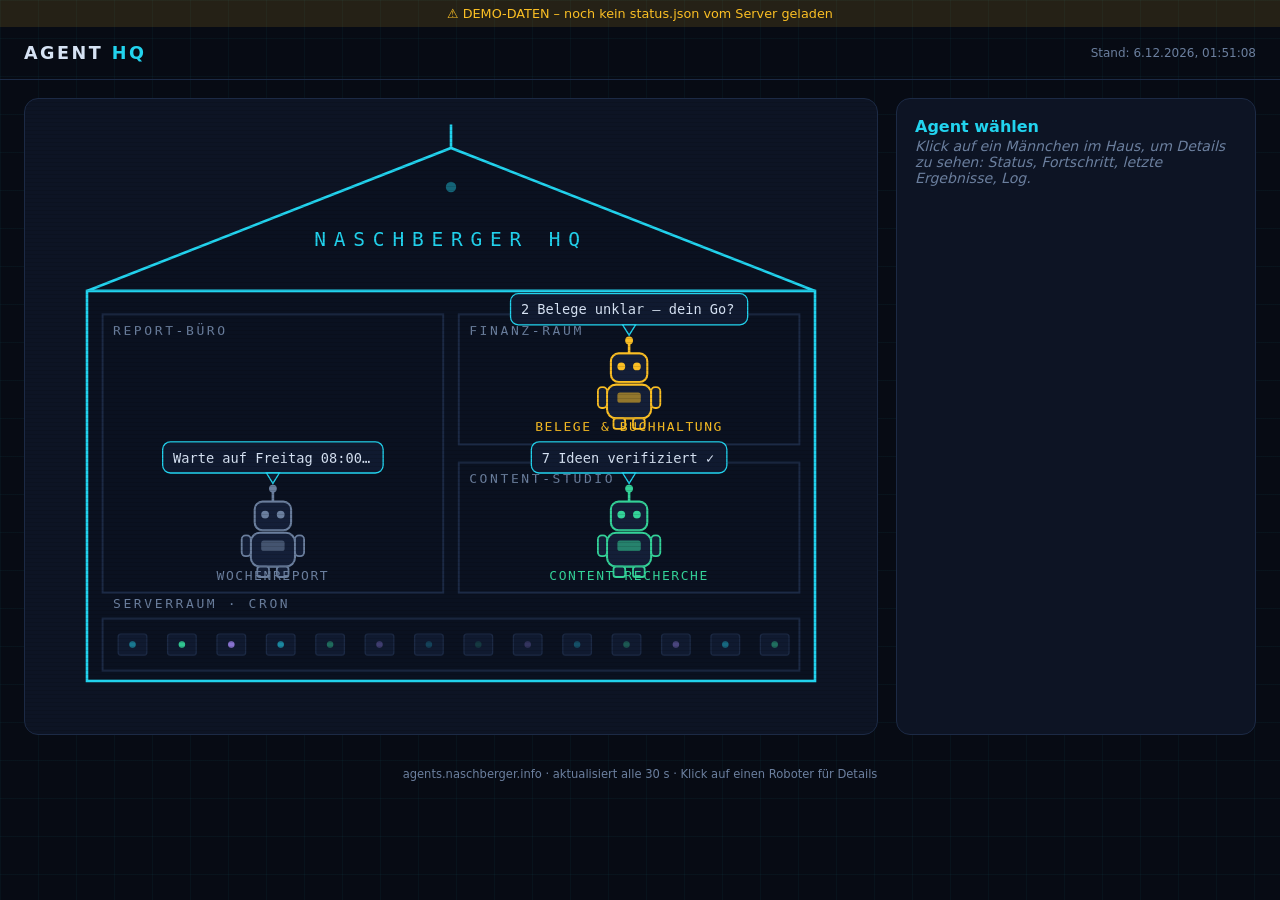
==== httpdocs/index.html @ 306de372 "Agent HQ: Agents, Dashboard, Wrapper" ====
<!DOCTYPE html>
<html lang="de">
<head>
<meta charset="utf-8">
<meta name="viewport" content="width=device-width,initial-scale=1">
<title>Agent HQ – naschberger.info</title>
<style>
:root{--bg:#070b14;--panel:#0d1424;--line:#1c2a45;--txt:#d7e3f4;--mut:#6b7f9e;
--cyan:#22d3ee;--grn:#34d399;--amb:#fbbf24;--red:#f87171;--vio:#a78bfa}
*{box-sizing:border-box;margin:0}
body{font-family:'Segoe UI',system-ui,sans-serif;background:var(--bg);color:var(--txt);min-height:100vh;
background-image:linear-gradient(rgba(34,211,238,.04) 1px,transparent 1px),linear-gradient(90deg,rgba(34,211,238,.04) 1px,transparent 1px);
background-size:38px 38px}
header{display:flex;justify-content:space-between;align-items:center;padding:16px 24px;border-bottom:1px solid var(--line)}
header h1{font-size:1.1rem;letter-spacing:.14em;text-transform:uppercase}
header h1 span{color:var(--cyan)}
#meta{font-size:.75rem;color:var(--mut);text-align:right}
#demo{display:none;background:rgba(251,191,36,.12);color:var(--amb);text-align:center;font-size:.8rem;padding:6px}
main{display:grid;grid-template-columns:minmax(0,1fr) 360px;gap:18px;padding:18px 24px;max-width:1280px;margin:0 auto}
@media(max-width:900px){main{grid-template-columns:1fr}}
#hausbox{background:var(--panel);border:1px solid var(--line);border-radius:14px;padding:10px;position:relative;overflow:hidden}
#hausbox::after{content:"";position:absolute;inset:0;pointer-events:none;
background:repeating-linear-gradient(0deg,transparent 0 3px,rgba(0,0,0,.12) 3px 4px)}
svg text{font-family:'Consolas','Segoe UI',monospace}
.room{fill:#0a1120;stroke:var(--line);stroke-width:1.5}
.roomlbl{fill:var(--mut);font-size:10px;letter-spacing:.2em}
.bot{cursor:pointer}
.bot:hover .body{filter:brightness(1.35)}
.bobbing{animation:bob 2.6s ease-in-out infinite}
@keyframes bob{0%,100%{transform:translateY(0)}50%{transform:translateY(-4px)}}
.led-running{animation:blink 1s steps(2) infinite}
@keyframes blink{50%{opacity:.25}}
.bubble rect{fill:#101a30;stroke:var(--cyan);stroke-width:1;rx:6}
.bubble text{fill:var(--txt);font-size:10.5px}
.bubble .tail{fill:#101a30;stroke:var(--cyan);stroke-width:1}
aside{background:var(--panel);border:1px solid var(--line);border-radius:14px;padding:18px;font-size:.88rem}
aside h2{font-size:1rem;color:var(--cyan);margin-bottom:2px}
aside .st{font-size:.75rem;letter-spacing:.1em;text-transform:uppercase;margin-bottom:12px;display:inline-block;padding:2px 10px;border-radius:99px;border:1px solid}
.lbl{color:var(--mut);font-size:.72rem;text-transform:uppercase;letter-spacing:.1em;margin:12px 0 3px}
.bar{height:8px;background:#0a1120;border:1px solid var(--line);border-radius:4px;overflow:hidden}
.bar div{height:100%;background:linear-gradient(90deg,var(--cyan),var(--vio));transition:width .6s}
ul{margin:4px 0 0 16px;line-height:1.5}
pre{background:#0a1120;border:1px solid var(--line);border-radius:8px;padding:10px;font-size:.72rem;
white-space:pre-wrap;word-break:break-word;max-height:180px;overflow:auto;color:#9fb4d4}
.hint{color:var(--mut);font-style:italic}
footer{color:var(--mut);font-size:.72rem;text-align:center;padding:14px}
</style>
</head>
<body>
<div id="demo">⚠ DEMO-DATEN – noch kein status.json vom Server geladen</div>
<header>
  <h1>AGENT <span>HQ</span></h1>
  <div id="meta">–</div>
</header>
<main>
  <div id="hausbox">
    <svg id="haus" viewBox="0 0 640 470" xmlns="http://www.w3.org/2000/svg" aria-label="Agentur-Haus">
      <!-- Dach -->
      <polygon points="40,140 320,30 600,140" fill="#0a1120" stroke="#22d3ee" stroke-width="2"/>
      <text x="320" y="105" text-anchor="middle" fill="#22d3ee" font-size="15" letter-spacing="6">NASCHBERGER HQ</text>
      <circle cx="320" cy="60" r="4" fill="#22d3ee"><animate attributeName="opacity" values="1;.2;1" dur="2s" repeatCount="indefinite"/></circle>
      <line x1="320" y1="30" x2="320" y2="12" stroke="#22d3ee" stroke-width="2"/>
      <!-- Hauskörper -->
      <rect x="40" y="140" width="560" height="300" fill="#0a1120" stroke="#22d3ee" stroke-width="2"/>
      <!-- Räume -->
      <g id="rooms"></g>
      <!-- Serverraum-Deko unten -->
      <g>
        <rect x="52" y="392" width="536" height="40" class="room"/>
        <text x="60" y="384" class="roomlbl">SERVERRAUM · CRON</text>
        <g id="serverleds"></g>
      </g>
    </svg>
  </div>
  <aside id="panel">
    <h2>Agent wählen</h2>
    <p class="hint">Klick auf ein Männchen im Haus, um Details zu sehen: Status, Fortschritt, letzte Ergebnisse, Log.</p>
  </aside>
</main>
<footer>agents.naschberger.info · aktualisiert alle 30 s · Klick auf einen Roboter für Details</footer>
<script>
const COLORS={running:'var(--cyan)',ok:'var(--grn)',idle:'#6b7f9e',waiting:'var(--amb)',error:'var(--red)'};
const LABELS={running:'läuft',ok:'fertig',idle:'wartet auf Einsatz',waiting:'wartet auf dein Go',error:'Fehler'};
const ROOMS=[
 {id:'wochenreport', label:'REPORT-BÜRO',    x:52,  y:158, w:262, h:214},
 {id:'belege-buchhaltung', label:'FINANZ-RAUM', x:326, y:158, w:262, h:100},
 {id:'content-recherche', label:'CONTENT-STUDIO', x:326, y:272, w:262, h:100}
];
const DEMO={updated:new Date().toISOString(),agents:{
 'wochenreport':{name:'Wochenreport',status:'idle',phase:'Bereit',progress:0,message:'Warte auf Freitag 08:00…',
  last_run:null,next_run:'Fr 08:00',details:['Erstellt pro Kunde: Report, PDF, E-Mail-Entwurf, Discord-Post','Versand nur nach deinem Go'],outputs:[],log_tail:'(noch kein Lauf)'},
 'belege-buchhaltung':{name:'Belege & Buchhaltung',status:'waiting',phase:'Rückfrage offen',progress:80,message:'2 Belege unklar – dein Go?',
  last_run:new Date().toISOString(),next_run:'Mo 09:00',details:['Canva-Beleg: Rechnungsnummer fehlt','KONFLIKT: Rechnung 2026-042 doppelt (850 € vs. 920 €)'],outputs:['belege/dashboard.html'],log_tail:'3 Belege archiviert, 1 geflaggt, 1 Konflikt gemeldet.'},
 'content-recherche':{name:'Content-Recherche',status:'ok',phase:'Contentplan KW28 fertig',progress:100,message:'7 Ideen verifiziert ✓',
  last_run:new Date().toISOString(),next_run:'So 17:00',details:['7-Tage-Plan mit Hooks','7 Ideen mit verifizierten Quellen','5 Ad-Hypothesen'],outputs:['content/2026-KW28/contentplan.md','content/2026-KW28/ads.md'],log_tail:'Rückfrage: zählt modified_time als Quellendatum?'}
}};
let DATA=null,SEL=null;

function botSVG(a,room){
 const c=COLORS[a.status]||COLORS.idle;
 const cx=room.x+room.w/2, gy=room.y+room.h-12;
 const msg=(a.message||'…').length>34?(a.message.slice(0,33)+'…'):(a.message||'…');
 const bw=Math.max(70,msg.length*6.4+16);
 let bx=cx-bw/2; bx=Math.max(room.x+4,Math.min(bx,room.x+room.w-bw-4));
 return `<g class="bot" data-id="${room.id}">
   <g class="${a.status==='running'?'bobbing':''}" style="transform-origin:${cx}px ${gy}px">
     <line x1="${cx}" y1="${gy-58}" x2="${cx}" y2="${gy-66}" stroke="${c}" stroke-width="2"/>
     <circle cx="${cx}" cy="${gy-68}" r="3" fill="${c}" class="${a.status==='running'?'led-running':''}"/>
     <rect class="body" x="${cx-14}" y="${gy-58}" width="28" height="22" rx="6" fill="#141f38" stroke="${c}" stroke-width="1.6"/>
     <circle cx="${cx-6}" cy="${gy-48}" r="3" fill="${c}" class="${a.status==='running'?'led-running':''}"/>
     <circle cx="${cx+6}" cy="${gy-48}" r="3" fill="${c}" class="${a.status==='running'?'led-running':''}"/>
     <rect class="body" x="${cx-17}" y="${gy-34}" width="34" height="26" rx="7" fill="#141f38" stroke="${c}" stroke-width="1.6"/>
     <rect x="${cx-9}" y="${gy-28}" width="18" height="8" rx="2" fill="${c}" opacity=".55"/>
     <rect x="${cx-24}" y="${gy-32}" width="7" height="16" rx="3" fill="#141f38" stroke="${c}" stroke-width="1.4"/>
     <rect x="${cx+17}" y="${gy-32}" width="7" height="16" rx="3" fill="#141f38" stroke="${c}" stroke-width="1.4"/>
     <rect x="${cx-12}" y="${gy-8}" width="9" height="8" rx="2" fill="#141f38" stroke="${c}" stroke-width="1.4"/>
     <rect x="${cx+3}" y="${gy-8}" width="9" height="8" rx="2" fill="#141f38" stroke="${c}" stroke-width="1.4"/>
   </g>
   <g class="bubble">
     <rect x="${bx}" y="${gy-104}" width="${bw}" height="24" rx="6"/>
     <polygon class="tail" points="${cx-5},${gy-80} ${cx+5},${gy-80} ${cx},${gy-72}"/>
     <text x="${bx+8}" y="${gy-88}">${msg.replace(/&/g,'&amp;').replace(/</g,'&lt;')}</text>
   </g>
   <text x="${cx}" y="${gy+2}" text-anchor="middle" fill="${c}" font-size="10" letter-spacing=".12em">${(a.name||room.id).toUpperCase()}</text>
 </g>`;
}
function render(){
 const g=document.getElementById('rooms');
 g.innerHTML=ROOMS.map(r=>{
  const a=DATA.agents[r.id]||{name:r.id,status:'idle',message:'?'};
  return `<rect class="room" x="${r.x}" y="${r.y}" width="${r.w}" height="${r.h}"/>
   <text x="${r.x+8}" y="${r.y+16}" class="roomlbl">${r.label}</text>`+botSVG(a,r);
 }).join('');
 document.getElementById('serverleds').innerHTML=Array.from({length:14},(_,i)=>
  `<rect x="${64+i*38}" y="404" width="22" height="16" rx="2" fill="#101a30" stroke="#1c2a45"/>
   <circle cx="${86+i*38-11}" cy="412" r="2.5" fill="${['#22d3ee','#34d399','#a78bfa'][i%3]}">
    <animate attributeName="opacity" values="1;.15;1" dur="${(1+i*.23).toFixed(2)}s" repeatCount="indefinite"/></circle>`).join('');
 document.getElementById('meta').innerHTML='Stand: '+new Date(DATA.updated).toLocaleString('de-AT')+
  (DATA.demo?'':'<br>live von status.json');
 document.querySelectorAll('.bot').forEach(el=>el.addEventListener('click',()=>{SEL=el.dataset.id;panel();}));
 if(SEL)panel();
}
function panel(){
 const a=DATA.agents[SEL]; if(!a)return;
 const c=COLORS[a.status]||COLORS.idle;
 const esc=s=>String(s??'').replace(/&/g,'&amp;').replace(/</g,'&lt;');
 document.getElementById('panel').innerHTML=`
  <h2>${esc(a.name)}</h2>
  <span class="st" style="color:${c};border-color:${c}">${LABELS[a.status]||a.status}</span>
  <div class="lbl">Aktuelle Phase</div><div>${esc(a.phase||'–')}</div>
  <div class="lbl">Fortschritt</div><div class="bar"><div style="width:${a.progress||0}%"></div></div>
  <div class="lbl">Was zuletzt passiert ist</div>
  ${(a.details&&a.details.length)?'<ul>'+a.details.map(d=>'<li>'+esc(d)+'</li>').join('')+'</ul>':'<span class="hint">–</span>'}
  <div class="lbl">Ergebnisse</div>
  ${(a.outputs&&a.outputs.length)?'<ul>'+a.outputs.map(o=>'<li><code>'+esc(o)+'</code></li>').join('')+'</ul>':'<span class="hint">noch keine</span>'}
  <div class="lbl">Letzter Lauf / Nächster Lauf</div>
  <div>${a.last_run?new Date(a.last_run).toLocaleString('de-AT'):'–'} &nbsp;→&nbsp; ${esc(a.next_run||'–')}</div>
  <div class="lbl">Log (Ende)</div><pre>${esc(a.log_tail||'(leer)')}</pre>`;
}
async function load(){
 try{
  const r=await fetch('status.json?ts='+Date.now(),{cache:'no-store'});
  if(!r.ok)throw 0;
  DATA=await r.json(); DATA.demo=false;
  document.getElementById('demo').style.display='none';
 }catch(e){
  DATA=DEMO; DATA.demo=true;
  document.getElementById('demo').style.display='block';
 }
 render();
}
load(); setInterval(load,30000);
</script>
</body>
</html>
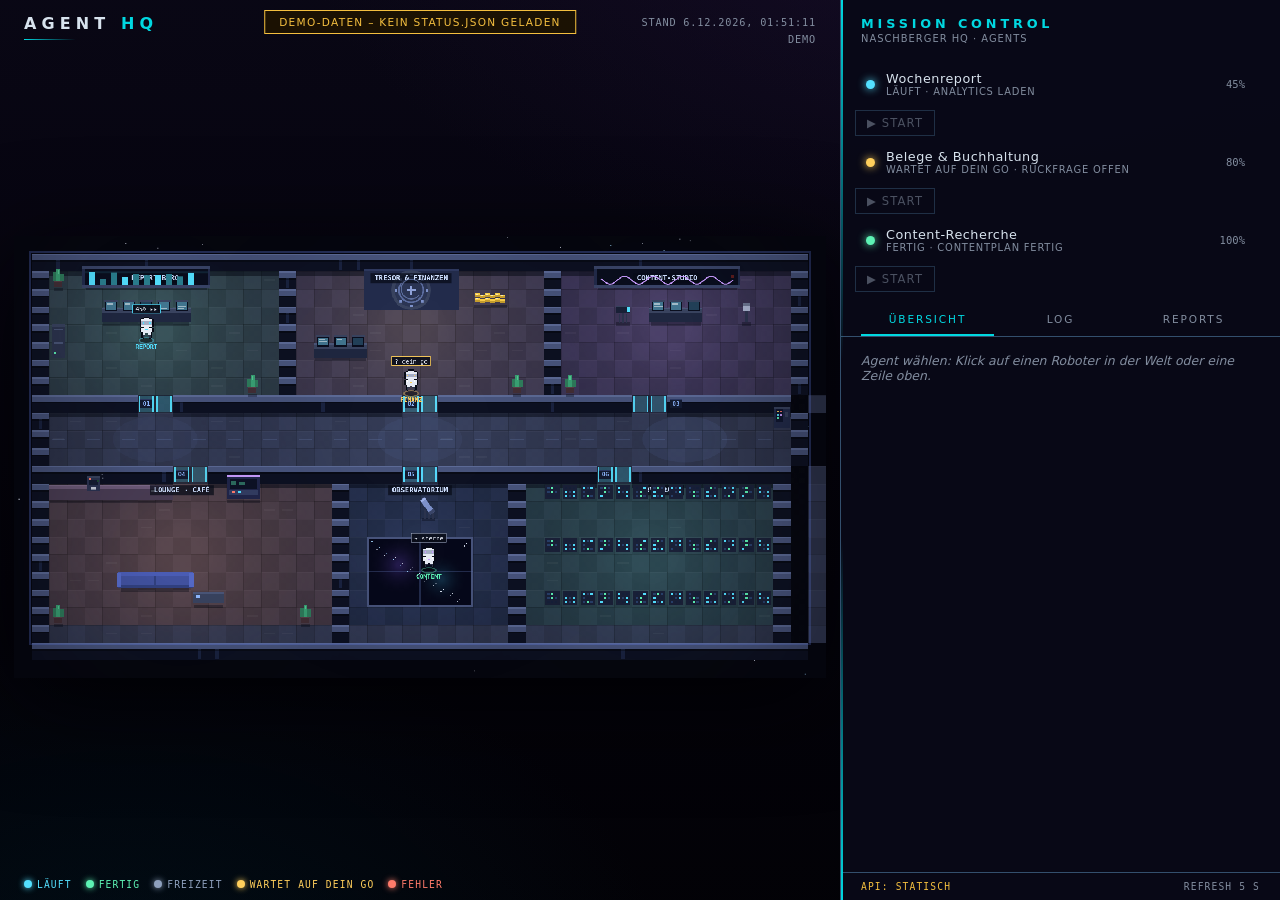
==== commit e18501f8: "Dashboard als Pixel-Game-Welt + Mission-Control-API - Spielwelt auf Canvas: verbundener Grundriss mi" ====
--- a/httpdocs/index.html
+++ b/httpdocs/index.html
@@ -5,171 +5,1001 @@
 <meta name="viewport" content="width=device-width,initial-scale=1">
 <title>Agent HQ – naschberger.info</title>
 <style>
-:root{--bg:#070b14;--panel:#0d1424;--line:#1c2a45;--txt:#d7e3f4;--mut:#6b7f9e;
---cyan:#22d3ee;--grn:#34d399;--amb:#fbbf24;--red:#f87171;--vio:#a78bfa}
+:root{
+ --bg:oklch(14% 0.03 290);
+ --bg-deep:oklch(9% 0.02 290);
+ --line-dim:oklch(42% 0.06 250);
+ --txt:oklch(91% 0.02 250);
+ --mut:oklch(64% 0.03 260);
+ --panel:oklch(15% 0.03 280 / .96);
+ --cyan:oklch(80% 0.14 200);
+ --grn:oklch(80% 0.17 160);
+ --amb:oklch(83% 0.15 85);
+ --red:oklch(70% 0.19 25);
+ --vio:oklch(75% 0.14 300);
+}
 *{box-sizing:border-box;margin:0}
-body{font-family:'Segoe UI',system-ui,sans-serif;background:var(--bg);color:var(--txt);min-height:100vh;
-background-image:linear-gradient(rgba(34,211,238,.04) 1px,transparent 1px),linear-gradient(90deg,rgba(34,211,238,.04) 1px,transparent 1px);
-background-size:38px 38px}
-header{display:flex;justify-content:space-between;align-items:center;padding:16px 24px;border-bottom:1px solid var(--line)}
-header h1{font-size:1.1rem;letter-spacing:.14em;text-transform:uppercase}
-header h1 span{color:var(--cyan)}
-#meta{font-size:.75rem;color:var(--mut);text-align:right}
-#demo{display:none;background:rgba(251,191,36,.12);color:var(--amb);text-align:center;font-size:.8rem;padding:6px}
-main{display:grid;grid-template-columns:minmax(0,1fr) 360px;gap:18px;padding:18px 24px;max-width:1280px;margin:0 auto}
-@media(max-width:900px){main{grid-template-columns:1fr}}
-#hausbox{background:var(--panel);border:1px solid var(--line);border-radius:14px;padding:10px;position:relative;overflow:hidden}
-#hausbox::after{content:"";position:absolute;inset:0;pointer-events:none;
-background:repeating-linear-gradient(0deg,transparent 0 3px,rgba(0,0,0,.12) 3px 4px)}
-svg text{font-family:'Consolas','Segoe UI',monospace}
-.room{fill:#0a1120;stroke:var(--line);stroke-width:1.5}
-.roomlbl{fill:var(--mut);font-size:10px;letter-spacing:.2em}
-.bot{cursor:pointer}
-.bot:hover .body{filter:brightness(1.35)}
-.bobbing{animation:bob 2.6s ease-in-out infinite}
-@keyframes bob{0%,100%{transform:translateY(0)}50%{transform:translateY(-4px)}}
-.led-running{animation:blink 1s steps(2) infinite}
-@keyframes blink{50%{opacity:.25}}
-.bubble rect{fill:#101a30;stroke:var(--cyan);stroke-width:1;rx:6}
-.bubble text{fill:var(--txt);font-size:10.5px}
-.bubble .tail{fill:#101a30;stroke:var(--cyan);stroke-width:1}
-aside{background:var(--panel);border:1px solid var(--line);border-radius:14px;padding:18px;font-size:.88rem}
-aside h2{font-size:1rem;color:var(--cyan);margin-bottom:2px}
-aside .st{font-size:.75rem;letter-spacing:.1em;text-transform:uppercase;margin-bottom:12px;display:inline-block;padding:2px 10px;border-radius:99px;border:1px solid}
-.lbl{color:var(--mut);font-size:.72rem;text-transform:uppercase;letter-spacing:.1em;margin:12px 0 3px}
-.bar{height:8px;background:#0a1120;border:1px solid var(--line);border-radius:4px;overflow:hidden}
-.bar div{height:100%;background:linear-gradient(90deg,var(--cyan),var(--vio));transition:width .6s}
-ul{margin:4px 0 0 16px;line-height:1.5}
-pre{background:#0a1120;border:1px solid var(--line);border-radius:8px;padding:10px;font-size:.72rem;
-white-space:pre-wrap;word-break:break-word;max-height:180px;overflow:auto;color:#9fb4d4}
-.hint{color:var(--mut);font-style:italic}
-footer{color:var(--mut);font-size:.72rem;text-align:center;padding:14px}
+html,body{height:100%}
+body{
+ font-family:"Segoe UI",system-ui,sans-serif;color:var(--txt);
+ background:
+  radial-gradient(1100px 600px at 75% -10%, oklch(22% 0.07 300 / .5), transparent 60%),
+  radial-gradient(900px 600px at 10% 110%, oklch(19% 0.06 220 / .5), transparent 60%),
+  linear-gradient(var(--bg), var(--bg-deep));
+ overflow:hidden;
+}
+@media(max-width:1020px){body{overflow-y:auto;overflow-x:hidden}}
+.mono{font-family:Consolas,"Cascadia Mono",monospace}
+button{font-family:inherit}
+
+#hud{position:fixed;top:0;left:0;right:440px;z-index:5;display:flex;justify-content:space-between;align-items:flex-start;padding:14px 24px;pointer-events:none}
+#hud h1{font-size:1rem;letter-spacing:.32em;text-transform:uppercase;font-weight:600}
+#hud h1 span{color:var(--cyan)}
+#hud h1::after{content:"";display:block;width:52px;height:1px;margin-top:6px;background:linear-gradient(90deg,var(--cyan),transparent)}
+#meta{font-size:.64rem;color:var(--mut);text-align:right;letter-spacing:.08em;text-transform:uppercase;line-height:1.7}
+#meta .src{display:block}
+#demo{display:none;position:fixed;top:10px;left:calc((100vw - 440px)/2);transform:translateX(-50%);z-index:6;border:1px solid var(--amb);color:var(--amb);
+ background:oklch(20% 0.04 85 / .88);font-size:.66rem;letter-spacing:.12em;text-transform:uppercase;padding:5px 14px}
+#legend{position:fixed;left:24px;bottom:10px;z-index:5;display:flex;gap:14px;font-size:.6rem;letter-spacing:.12em;text-transform:uppercase;color:var(--mut);pointer-events:none}
+#legend i{display:inline-block;width:8px;height:8px;border-radius:50%;margin-right:5px;background:currentColor;box-shadow:0 0 6px currentColor}
+@media(max-width:1020px){
+ #hud{position:static;padding:12px 16px 0;right:auto;flex-wrap:wrap;gap:6px;align-items:baseline}
+ #meta{text-align:left;font-size:.6rem;flex-basis:100%}
+ #meta .src{display:inline}
+ #meta .src::before{content:" · "}
+ #legend{position:static;padding:8px 16px;flex-wrap:wrap;gap:10px;letter-spacing:.06em}
+ #demo{position:static;transform:none;margin:8px auto 0;max-width:92%;width:max-content}
+}
+
+#stage{position:fixed;inset:0 440px 34px 0;display:grid;place-items:center;padding:54px 14px 6px;z-index:1}
+#game{width:min(100%,calc((100vh - 96px)*1.84));aspect-ratio:46/25;image-rendering:pixelated;cursor:pointer;
+ filter:drop-shadow(0 20px 50px oklch(5% 0.02 290 / .85))}
+@media(max-width:1020px){
+ #stage{position:static;display:block;padding:8px 0;overflow-x:auto}
+ #game{width:940px}
+}
+@media(prefers-reduced-motion:reduce){*,*::before,*::after{animation-duration:.01ms !important;transition-duration:.01ms !important}}
+
+/* ---------- mission control ---------- */
+#mc{position:fixed;top:0;right:0;bottom:0;width:440px;z-index:8;background:var(--panel);
+ border-left:1px solid var(--line-dim);display:flex;flex-direction:column;overflow:hidden}
+#mc::before{content:"";position:absolute;left:0;top:0;bottom:0;width:2px;
+ background:linear-gradient(180deg,var(--cyan),transparent 40%,transparent 60%,var(--cyan))}
+#mc header{padding:16px 20px 10px}
+#mc header h2{font-size:.8rem;letter-spacing:.3em;text-transform:uppercase;color:var(--cyan)}
+#mc header .sub{font-size:.62rem;color:var(--mut);letter-spacing:.1em;text-transform:uppercase;margin-top:2px}
+#agents{padding:4px 14px}
+.arow{display:grid;grid-template-columns:10px 1fr auto auto;gap:10px;align-items:center;width:100%;
+ padding:9px 10px;margin:3px 0;background:none;border:1px solid transparent;color:var(--txt);cursor:pointer;text-align:left}
+.arow:hover,.arow:focus-visible{border-color:var(--line-dim);outline:none}
+.arow.sel{border-color:oklch(60% 0.1 220 / .6);background:oklch(20% 0.04 250 / .4)}
+.arow .dot{width:9px;height:9px;border-radius:50%;background:currentColor;box-shadow:0 0 8px currentColor}
+.arow .nm{font-size:.8rem;letter-spacing:.04em;color:var(--txt)}
+.arow .nm small{display:block;font-size:.62rem;color:var(--mut);letter-spacing:.08em;text-transform:uppercase}
+.arow .pr{font-size:.66rem;color:var(--mut);font-family:Consolas,monospace}
+.runbtn{border:1px solid var(--line-dim);background:none;color:var(--cyan);font-size:.72rem;
+ padding:5px 11px;cursor:pointer;letter-spacing:.1em}
+.runbtn:hover:not(:disabled),.runbtn:focus-visible{border-color:var(--cyan);background:oklch(30% 0.06 210 / .3);outline:none}
+.runbtn:disabled{color:var(--mut);cursor:not-allowed;opacity:.55}
+#tabs{display:flex;padding:8px 20px 0;border-bottom:1px solid var(--line-dim)}
+#tabs button{flex:1;background:none;border:0;border-bottom:2px solid transparent;color:var(--mut);
+ font-size:.66rem;letter-spacing:.18em;text-transform:uppercase;padding:9px 0;cursor:pointer}
+#tabs button:hover,#tabs button:focus-visible{color:var(--txt);outline:none}
+#tabs button.on{color:var(--cyan);border-bottom-color:var(--cyan)}
+#tabbody{flex:1;overflow-y:auto;padding:16px 20px;font-size:.84rem}
+.plbl{color:var(--mut);font-size:.64rem;text-transform:uppercase;letter-spacing:.18em;margin:13px 0 4px}
+.plbl:first-child{margin-top:0}
+.pbar{height:6px;background:oklch(12% 0.02 280);border:1px solid var(--line-dim);overflow:hidden}
+.pbar div{height:100%;background:linear-gradient(90deg,var(--cyan),var(--vio));transition:width .6s}
+.st{font-size:.66rem;letter-spacing:.18em;text-transform:uppercase;display:inline-block;padding:3px 11px;border:1px solid;margin-bottom:4px}
+#tabbody ul{margin:4px 0 0 16px;line-height:1.55}
+#tabbody pre{background:oklch(11% 0.02 280);border:1px solid var(--line-dim);padding:10px;font-size:.66rem;
+ white-space:pre-wrap;word-break:break-word;color:oklch(78% 0.04 200);line-height:1.5;max-height:52vh;overflow:auto}
+#tabbody .hint{color:var(--mut);font-style:italic;font-size:.78rem}
+#tabbody code{color:var(--cyan);font-size:.76rem}
+.repitem{display:grid;grid-template-columns:1fr auto;gap:8px;align-items:baseline;width:100%;padding:8px 10px;margin:2px 0;
+ background:none;border:1px solid transparent;color:var(--txt);cursor:pointer;text-align:left;font-size:.76rem}
+.repitem:hover,.repitem:focus-visible{border-color:var(--line-dim);outline:none}
+.repitem .d{color:var(--mut);font-size:.62rem;font-family:Consolas,monospace}
+.repitem .p{color:var(--mut);font-size:.62rem;font-family:Consolas,monospace;grid-column:1/-1}
+#apibar{padding:8px 20px;border-top:1px solid var(--line-dim);font-size:.6rem;letter-spacing:.12em;
+ text-transform:uppercase;color:var(--mut);display:flex;justify-content:space-between}
+#apibar b{font-weight:400}
+#apibar .on{color:var(--grn)} #apibar .off{color:var(--amb)}
+@media(max-width:1020px){
+ #mc{position:static;width:auto;border:1px solid var(--line-dim);margin:0 10px 14px;height:auto}
+ #tabbody{max-height:50vh}
+}
 </style>
 </head>
 <body>
-<div id="demo">⚠ DEMO-DATEN – noch kein status.json vom Server geladen</div>
-<header>
-  <h1>AGENT <span>HQ</span></h1>
-  <div id="meta">–</div>
-</header>
-<main>
-  <div id="hausbox">
-    <svg id="haus" viewBox="0 0 640 470" xmlns="http://www.w3.org/2000/svg" aria-label="Agentur-Haus">
-      <!-- Dach -->
-      <polygon points="40,140 320,30 600,140" fill="#0a1120" stroke="#22d3ee" stroke-width="2"/>
-      <text x="320" y="105" text-anchor="middle" fill="#22d3ee" font-size="15" letter-spacing="6">NASCHBERGER HQ</text>
-      <circle cx="320" cy="60" r="4" fill="#22d3ee"><animate attributeName="opacity" values="1;.2;1" dur="2s" repeatCount="indefinite"/></circle>
-      <line x1="320" y1="30" x2="320" y2="12" stroke="#22d3ee" stroke-width="2"/>
-      <!-- Hauskörper -->
-      <rect x="40" y="140" width="560" height="300" fill="#0a1120" stroke="#22d3ee" stroke-width="2"/>
-      <!-- Räume -->
-      <g id="rooms"></g>
-      <!-- Serverraum-Deko unten -->
-      <g>
-        <rect x="52" y="392" width="536" height="40" class="room"/>
-        <text x="60" y="384" class="roomlbl">SERVERRAUM · CRON</text>
-        <g id="serverleds"></g>
-      </g>
-    </svg>
-  </div>
-  <aside id="panel">
-    <h2>Agent wählen</h2>
-    <p class="hint">Klick auf ein Männchen im Haus, um Details zu sehen: Status, Fortschritt, letzte Ergebnisse, Log.</p>
-  </aside>
-</main>
-<footer>agents.naschberger.info · aktualisiert alle 30 s · Klick auf einen Roboter für Details</footer>
+<div id="demo">Demo-Daten – kein status.json geladen</div>
+<div id="hud">
+ <h1>AGENT <span>HQ</span></h1>
+ <div id="meta" class="mono">–</div>
+</div>
+
+<div id="stage">
+ <canvas id="game" width="1472" height="800" aria-label="Agent-HQ Spielwelt: Raumstation mit Büro, Tresor, Studio, Lounge, Observatorium und Serverraum"></canvas>
+</div>
+
+<div id="legend" class="mono"></div>
+
+<aside id="mc" aria-live="polite">
+ <header>
+  <h2>Mission Control</h2>
+  <div class="sub">naschberger hq · agents</div>
+ </header>
+ <div id="agents"></div>
+ <div id="tabs" role="tablist">
+  <button data-tab="info" class="on">Übersicht</button>
+  <button data-tab="log">Log</button>
+  <button data-tab="reports">Reports</button>
+ </div>
+ <div id="tabbody"><p class="hint">Agent wählen: Klick auf einen Roboter in der Welt oder eine Zeile oben.</p></div>
+ <div id="apibar" class="mono">
+  <b id="apistate" class="off">API: PRÜFE…</b>
+  <b id="foot2">refresh 30 s</b>
+ </div>
+</aside>
+
 <script>
-const COLORS={running:'var(--cyan)',ok:'var(--grn)',idle:'#6b7f9e',waiting:'var(--amb)',error:'var(--red)'};
-const LABELS={running:'läuft',ok:'fertig',idle:'wartet auf Einsatz',waiting:'wartet auf dein Go',error:'Fehler'};
-const ROOMS=[
- {id:'wochenreport', label:'REPORT-BÜRO',    x:52,  y:158, w:262, h:214},
- {id:'belege-buchhaltung', label:'FINANZ-RAUM', x:326, y:158, w:262, h:100},
- {id:'content-recherche', label:'CONTENT-STUDIO', x:326, y:272, w:262, h:100}
+'use strict';
+/* ================================================================
+   AGENT HQ – Pixel-Game-Welt (Canvas) + Mission Control
+   ================================================================ */
+const COLORS={running:'#53e0ff',ok:'#5df2b4',idle:'#8ea0bd',waiting:'#ffcf5c',error:'#ff7b6b'};
+const LABELS={running:'läuft',ok:'fertig',idle:'freizeit',waiting:'wartet auf dein go',error:'fehler'};
+const BOT_IDS=['wochenreport','belege-buchhaltung','content-recherche'];
+const ROOT_OF={'wochenreport':'reports','belege-buchhaltung':'belege','content-recherche':'content'};
+const NAME_OF={'wochenreport':'REPORT','belege-buchhaltung':'FINANZ','content-recherche':'CONTENT'};
+
+const DEMO={updated:new Date().toISOString(),agents:{
+ 'wochenreport':{name:'Wochenreport',status:'running',phase:'Analytics laden',progress:45,message:'Umami-Daten für 3 Kunden…',
+  last_run:new Date().toISOString(),next_run:'Fr 08:00',details:['Erstellt pro Kunde: Report, PDF, E-Mail-Entwurf, Discord-Post'],outputs:[],log_tail:'kunde2: pageviews ok…'},
+ 'belege-buchhaltung':{name:'Belege & Buchhaltung',status:'waiting',phase:'Rückfrage offen',progress:80,message:'2 Belege unklar – dein Go?',
+  last_run:new Date().toISOString(),next_run:'Mo 09:00',details:['Canva-Beleg: Rechnungsnummer fehlt'],outputs:['belege/dashboard.html'],log_tail:'3 Belege archiviert.'},
+ 'content-recherche':{name:'Content-Recherche',status:'ok',phase:'Contentplan fertig',progress:100,message:'7 Ideen verifiziert ✓',
+  last_run:new Date().toISOString(),next_run:'So 17:00',details:['7-Tage-Plan mit Hooks'],outputs:['content/2026-KW28/contentplan.md'],log_tail:'Fertig ☕'}
+}};
+
+let DATA=null,SEL=null,API=false,TAB='info',REPORTS=null;
+const esc=s=>String(s??'').replace(/&/g,'&amp;').replace(/</g,'&lt;');
+const $=s=>document.querySelector(s);
+
+/* ================= Welt / Karte =================
+ Zeichen: '#' Wand, '.' Raumboden, '-' Korridor, 'D' Tür, ' ' Weltraum */
+const U=32, MW=46, MH=25;
+const ROWS=[
+"                                              ",
+" ############################################ ",
+" #.............#..............#.............# ",
+" #.............#..............#.............# ",
+" #.............#..............#.............# ",
+" #.............#..............#.............# ",
+" #.............#..............#.............# ",
+" #.............#..............#.............# ",
+" #.............#..............#.............# ",
+" ######DD#############DD###########DD####### ",
+" #------------------------------------------# ",
+" #------------------------------------------# ",
+" #------------------------------------------# ",
+" ########DD###########DD#########DD######### ",
+" #................#.........#..............# ",
+" #................#.........#..............# ",
+" #................#.........#..............# ",
+" #................#.........#..............# ",
+" #................#.........#..............# ",
+" #................#.........#..............# ",
+" #................#.........#..............# ",
+" #................#.........#..............# ",
+" #................#.........#..............# ",
+" ############################################ ",
+"                                              ",
+"                                              "
 ];
-const DEMO={updated:new Date().toISOString(),agents:{
- 'wochenreport':{name:'Wochenreport',status:'idle',phase:'Bereit',progress:0,message:'Warte auf Freitag 08:00…',
-  last_run:null,next_run:'Fr 08:00',details:['Erstellt pro Kunde: Report, PDF, E-Mail-Entwurf, Discord-Post','Versand nur nach deinem Go'],outputs:[],log_tail:'(noch kein Lauf)'},
- 'belege-buchhaltung':{name:'Belege & Buchhaltung',status:'waiting',phase:'Rückfrage offen',progress:80,message:'2 Belege unklar – dein Go?',
-  last_run:new Date().toISOString(),next_run:'Mo 09:00',details:['Canva-Beleg: Rechnungsnummer fehlt','KONFLIKT: Rechnung 2026-042 doppelt (850 € vs. 920 €)'],outputs:['belege/dashboard.html'],log_tail:'3 Belege archiviert, 1 geflaggt, 1 Konflikt gemeldet.'},
- 'content-recherche':{name:'Content-Recherche',status:'ok',phase:'Contentplan KW28 fertig',progress:100,message:'7 Ideen verifiziert ✓',
-  last_run:new Date().toISOString(),next_run:'So 17:00',details:['7-Tage-Plan mit Hooks','7 Ideen mit verifizierten Quellen','5 Ad-Hypothesen'],outputs:['content/2026-KW28/contentplan.md','content/2026-KW28/ads.md'],log_tail:'Rückfrage: zählt modified_time als Quellendatum?'}
-}};
-let DATA=null,SEL=null;
-
-function botSVG(a,room){
- const c=COLORS[a.status]||COLORS.idle;
- const cx=room.x+room.w/2, gy=room.y+room.h-12;
- const msg=(a.message||'…').length>34?(a.message.slice(0,33)+'…'):(a.message||'…');
- const bw=Math.max(70,msg.length*6.4+16);
- let bx=cx-bw/2; bx=Math.max(room.x+4,Math.min(bx,room.x+room.w-bw-4));
- return `<g class="bot" data-id="${room.id}">
-   <g class="${a.status==='running'?'bobbing':''}" style="transform-origin:${cx}px ${gy}px">
-     <line x1="${cx}" y1="${gy-58}" x2="${cx}" y2="${gy-66}" stroke="${c}" stroke-width="2"/>
-     <circle cx="${cx}" cy="${gy-68}" r="3" fill="${c}" class="${a.status==='running'?'led-running':''}"/>
-     <rect class="body" x="${cx-14}" y="${gy-58}" width="28" height="22" rx="6" fill="#141f38" stroke="${c}" stroke-width="1.6"/>
-     <circle cx="${cx-6}" cy="${gy-48}" r="3" fill="${c}" class="${a.status==='running'?'led-running':''}"/>
-     <circle cx="${cx+6}" cy="${gy-48}" r="3" fill="${c}" class="${a.status==='running'?'led-running':''}"/>
-     <rect class="body" x="${cx-17}" y="${gy-34}" width="34" height="26" rx="7" fill="#141f38" stroke="${c}" stroke-width="1.6"/>
-     <rect x="${cx-9}" y="${gy-28}" width="18" height="8" rx="2" fill="${c}" opacity=".55"/>
-     <rect x="${cx-24}" y="${gy-32}" width="7" height="16" rx="3" fill="#141f38" stroke="${c}" stroke-width="1.4"/>
-     <rect x="${cx+17}" y="${gy-32}" width="7" height="16" rx="3" fill="#141f38" stroke="${c}" stroke-width="1.4"/>
-     <rect x="${cx-12}" y="${gy-8}" width="9" height="8" rx="2" fill="#141f38" stroke="${c}" stroke-width="1.4"/>
-     <rect x="${cx+3}" y="${gy-8}" width="9" height="8" rx="2" fill="#141f38" stroke="${c}" stroke-width="1.4"/>
-   </g>
-   <g class="bubble">
-     <rect x="${bx}" y="${gy-104}" width="${bw}" height="24" rx="6"/>
-     <polygon class="tail" points="${cx-5},${gy-80} ${cx+5},${gy-80} ${cx},${gy-72}"/>
-     <text x="${bx+8}" y="${gy-88}">${msg.replace(/&/g,'&amp;').replace(/</g,'&lt;')}</text>
-   </g>
-   <text x="${cx}" y="${gy+2}" text-anchor="middle" fill="${c}" font-size="10" letter-spacing=".12em">${(a.name||room.id).toUpperCase()}</text>
- </g>`;
-}
-function render(){
- const g=document.getElementById('rooms');
- g.innerHTML=ROOMS.map(r=>{
-  const a=DATA.agents[r.id]||{name:r.id,status:'idle',message:'?'};
-  return `<rect class="room" x="${r.x}" y="${r.y}" width="${r.w}" height="${r.h}"/>
-   <text x="${r.x+8}" y="${r.y+16}" class="roomlbl">${r.label}</text>`+botSVG(a,r);
+const grid=ROWS.map(r=>r.split(''));
+const walk=(x,y)=>y>=0&&y<MH&&x>=0&&x<MW&&'.-D'.includes(grid[y][x]);
+const block=(x,y)=>{grid[y][x]='#';}; // Möbel blockieren (aber eigener Look)
+
+/* Räume (für Labels) */
+const ROOM_LABELS=[
+ {t:'REPORT-BÜRO',x:8,y:2.1},{t:'TRESOR & FINANZEN',x:22.5,y:2.1},{t:'CONTENT-STUDIO',x:37,y:2.1},
+ {t:'LOUNGE · CAFÉ',x:9.5,y:14.1},{t:'OBSERVATORIUM',x:23,y:14.1},{t:'SERVERRAUM',x:36.5,y:14.1}
+];
+
+/* Spots: Zielkacheln (Fußpunkt), face = Blickrichtung dort */
+const SPOTS={
+ office:   {x:7, y:5, face:'up'},
+ vaultdoor:{x:22,y:8, face:'up', },
+ goldroom: {x:26,y:4, face:'up'},
+ studio:   {x:37,y:5, face:'up'},
+ coffee:   {x:4, y:16,face:'up', chip:'☕ kaffee'},
+ arcade:   {x:13,y:16,face:'up', chip:'🕹 arcade'},
+ couch:    {x:8, y:20,face:'down',chip:'⏾ chillen'},
+ gaze:     {x:23,y:18,face:'up', chip:'✦ sterne'},
+ server:   {x:31,y:16,face:'up'}
+};
+const WORK={'wochenreport':'office','belege-buchhaltung':'goldroom','content-recherche':'studio'};
+const WAIT={'wochenreport':'office','belege-buchhaltung':'vaultdoor','content-recherche':'studio'};
+const LEISURE=['coffee','arcade','couch','gaze'];
+
+/* ================= Möbel (Kachelkoordinaten) ================= */
+/* blockierende Kacheln je Prop werden unten registriert */
+const FURN=[
+ // Report-Büro
+ {t:'bigscreen',x:4,y:2,w:7,h:1},
+ {t:'desk',x:5,y:4,w:5,h:1},
+ {t:'plant',x:2,y:2},{t:'plant',x:13,y:8},
+ {t:'cabinet',x:2,y:5,w:1,h:2},
+ // Tresor & Finanzen
+ {t:'vault',x:20,y:2,w:5,h:2},
+ {t:'gold',x:26,y:3,w:2,h:1},
+ {t:'desk',x:17,y:6,w:3,h:1},
+ {t:'plant',x:28,y:8},
+ // Content-Studio
+ {t:'screenwall',x:33,y:2,w:8,h:1},
+ {t:'camera',x:34,y:4},
+ {t:'desk',x:36,y:4,w:3,h:1},
+ {t:'mic',x:41,y:4},
+ {t:'plant',x:31,y:8},
+ // Lounge
+ {t:'counter',x:2,y:14,w:7,h:1},
+ {t:'coffeemachine',x:4,y:14},
+ {t:'arcademachine',x:12,y:14,w:2,h:1},
+ {t:'couch',x:6,y:19,w:4,h:1},
+ {t:'table',x:10,y:20,w:2,h:1},
+ {t:'plant',x:16,y:21},{t:'plant',x:2,y:21},
+ // Observatorium
+ {t:'telescope',x:23,y:15},
+ {t:'starwindow',x:20,y:17,w:6,h:4,nb:true}, // nicht blockierend (Glasboden)
+ // Serverraum
+ {t:'racks',x:30,y:14,w:13,h:1},
+ {t:'racks',x:30,y:17,w:13,h:1},
+ {t:'racks',x:30,y:20,w:13,h:1},
+ // Korridor
+ {t:'vending',x:43,y:10},
+ {t:'sign',x:7,y:9,label:'01'},{t:'sign',x:22,y:9,label:'02'},{t:'sign',x:37,y:9,label:'03'},
+ {t:'sign',x:9,y:13,label:'04'},{t:'sign',x:22,y:13,label:'05'},{t:'sign',x:33,y:13,label:'06'}
+];
+for(const f of FURN){
+ if(f.nb||f.t==='sign')continue;
+ for(let dx=0;dx<(f.w||1);dx++)for(let dy=0;dy<(f.h||1);dy++)
+  if(walk(f.x+dx,f.y+dy))block(f.x+dx,f.y+dy);
+}
+
+/* ================= BFS-Pfad ================= */
+function findPath(sx,sy,tx,ty){
+ if(sx===tx&&sy===ty)return[];
+ const key=(x,y)=>y*MW+x;
+ const prev=new Map();const q=[[sx,sy]];prev.set(key(sx,sy),null);
+ while(q.length){
+  const [x,y]=q.shift();
+  if(x===tx&&y===ty){
+   const path=[];let k=key(x,y);
+   while(k!==null){path.push([k%MW,Math.floor(k/MW)]);k=prev.get(k);}
+   path.reverse();path.shift();return path;
+  }
+  for(const [dx,dy] of [[1,0],[-1,0],[0,1],[0,-1]]){
+   const nx=x+dx,ny=y+dy;
+   if(!walk(nx,ny)||prev.has(key(nx,ny)))continue;
+   prev.set(key(nx,ny),key(x,y));q.push([nx,ny]);
+  }
+ }
+ return null;
+}
+
+/* ================= Pixel-Sprites ================= */
+/* 12x16, Palette pro Agent (Akzentfarbe) */
+const SPR_DOWN_A=[
+"....oooo....",
+"..oobbbboo..",
+".obbbbbbbbo.",
+".ovvvvvvvvo.",
+".ovevvvvevo.",
+".ovvvvvvvvo.",
+".obbbbbbbbo.",
+"..oobbbboo..",
+".obmbbbbmbo.",
+".obbbggbbbo.",
+".obbbbbbbbo.",
+"..obbbbbbo..",
+"..obb..bbo..",
+"..oll..llo..",
+"..ol....lo..",
+"...o....o..."];
+const SPR_DOWN_B=[
+"............",
+"....oooo....",
+"..oobbbboo..",
+".obbbbbbbbo.",
+".ovvvvvvvvo.",
+".ovevvvvevo.",
+".ovvvvvvvvo.",
+".obbbbbbbbo.",
+"..oobbbboo..",
+".obmbbbbmbo.",
+".obbbggbbbo.",
+"..obbbbbbo..",
+"..obb..bbo..",
+"..o.ll.l.o..",
+"...ol..lo...",
+"....o..o...."];
+const SPR_UP_A=SPR_DOWN_A.map(r=>r.replace(/v/g,'s').replace(/e/g,'g'));
+const SPR_UP_B=SPR_DOWN_B.map(r=>r.replace(/v/g,'s').replace(/e/g,'g'));
+const SPR_SIDE_A=[
+"....oooo....",
+"..oobbbboo..",
+".obbbbbbbbo.",
+".obbvvvvvvo.",
+".obbvvevveo.",
+".obbvvvvvvo.",
+".obbbbbbbbo.",
+"..oobbbboo..",
+"..obbbbmbo..",
+"..obbggbbo..",
+"..obbbbbbo..",
+"..obbbbbbo..",
+"...obbbbo...",
+"...obbbo....",
+"...ol.lo....",
+"....o.o....."];
+const SPR_SIDE_B=[
+"............",
+"....oooo....",
+"..oobbbboo..",
+".obbbbbbbbo.",
+".obbvvvvvvo.",
+".obbvvevveo.",
+".obbvvvvvvo.",
+".obbbbbbbbo.",
+"..oobbbboo..",
+"..obbggbbo..",
+"..obbbbbbo..",
+"..obbbbbo...",
+"..oll..llo..",
+"..ol....lo..",
+"...o....o...",
+"............"];
+
+function makeSprites(accent,accent2){
+ const pal={o:'#070a14',b:'#e6eaf4',s:'#a5aec6',v:'#0d1526',e:accent,g:accent,m:'#ffffff',l:'#2b3248'};
+ const mk=rows=>{
+  const c=document.createElement('canvas');c.width=24;c.height=32;
+  const x=c.getContext('2d');
+  rows.forEach((row,ry)=>{[...row].forEach((ch,rx)=>{
+   if(ch==='.'||ch===' ')return;
+   x.fillStyle=pal[ch]||'#f0f';x.fillRect(rx*2,ry*2,2,2);
+  });});
+  return c;
+ };
+ const flip=c=>{
+  const f=document.createElement('canvas');f.width=c.width;f.height=c.height;
+  const x=f.getContext('2d');x.translate(c.width,0);x.scale(-1,1);x.drawImage(c,0,0);return f;
+ };
+ const right=[mk(SPR_SIDE_A),mk(SPR_SIDE_B)];
+ return {
+  down:[mk(SPR_DOWN_A),mk(SPR_DOWN_B)],
+  up:[mk(SPR_UP_A),mk(SPR_UP_B)],
+  right, left:[flip(right[0]),flip(right[1])]
+ };
+}
+const SPRITES={
+ 'wochenreport':makeSprites('#53e0ff'),
+ 'belege-buchhaltung':makeSprites('#ffcf5c'),
+ 'content-recherche':makeSprites('#c99cff')
+};
+
+/* ================= Statische Ebene ================= */
+const cv=$('#game'),ctx=cv.getContext('2d');
+ctx.imageSmoothingEnabled=false;
+const staticCv=document.createElement('canvas');staticCv.width=cv.width;staticCv.height=cv.height;
+const sx=staticCv.getContext('2d');sx.imageSmoothingEnabled=false;
+
+const PAL={
+ space:'#05060e',
+ wallTop:'#48547c', wallTopHi:'#5c6a96', wallFace:'#0d1122', door:'#2f3854',
+ metal:'#4a5473', metalDark:'#2c344e', screen:'#0a1122', cyan:'#53e0ff', green:'#5df2b4',
+ amber:'#ffcf5c', red:'#ff7b6b', violet:'#c99cff', wood:'#5a4a63', gold:'#ffd24a'
+};
+/* Bodenfarben pro Zone: [hell, dunkel, Lichtfarbe] */
+const ZONES=[
+ {x0:2, x1:14,y0:2, y1:8, a:'#33424f',b:'#2c3a46',light:'rgba(120,255,200,.09)',cx:8, cy:5},   // Report
+ {x0:16,x1:29,y0:2, y1:8, a:'#423d56',b:'#3a354c',light:'rgba(255,205,110,.09)',cx:22.5,cy:5}, // Finanz
+ {x0:31,x1:43,y0:2, y1:8, a:'#3d3758',b:'#35304d',light:'rgba(200,150,255,.1)',cx:37,cy:5},    // Studio
+ {x0:2, x1:43,y0:10,y1:12,a:'#333a54',b:'#2e344b',light:'rgba(140,170,255,.06)',cx:23,cy:11},  // Korridor
+ {x0:2, x1:17,y0:14,y1:21,a:'#493d4a',b:'#413642',light:'rgba(255,170,120,.09)',cx:9.5,cy:18}, // Lounge
+ {x0:19,x1:27,y0:14,y1:21,a:'#252f4c',b:'#202a43',light:'rgba(120,160,255,.07)',cx:23,cy:18},  // Observatorium
+ {x0:29,x1:43,y0:14,y1:21,a:'#2b3f4c',b:'#253844',light:'rgba(110,240,220,.08)',cx:36,cy:18}   // Server
+];
+function zone(x,y){return ZONES.find(z=>x>=z.x0&&x<=z.x1&&y>=z.y0&&y<=z.y1);}
+function hash(x,y){let h=(x*374761393+y*668265263)|0;h=(h^(h>>13))*1274126177;return ((h^(h>>16))>>>0)/4294967295;}
+function px(c,x,y,w,h){sx.fillStyle=c;sx.fillRect(x,y,w,h);}
+
+function drawStatic(){
+ // Weltraum + Sterne
+ px(PAL.space,0,0,cv.width,cv.height);
+ for(let i=0;i<130;i++){
+  const x=Math.random()*cv.width,y=Math.random()*cv.height;
+  sx.globalAlpha=.25+Math.random()*.6;
+  px(Math.random()>.85?'#9fd8ff':'#dfe6f5',x,y,2,2);
+ }
+ sx.globalAlpha=1;
+ // Böden
+ for(let y=0;y<MH;y++)for(let x=0;x<MW;x++){
+  const ch=ROWS[y][x];const X=x*U,Y=y*U;
+  if(ch===' '||ch==='#')continue;
+  const z=zone(x,y)||ZONES[3];
+  px((x+y)%2?z.a:z.b,X,Y,U,U);
+  px('rgba(0,0,0,.18)',X,Y,U,1);px('rgba(0,0,0,.18)',X,Y,1,U);
+  px('rgba(255,255,255,.03)',X+1,Y+1,U-1,1);
+  const r=hash(x,y);
+  if(r>.93){px('rgba(0,0,0,.2)',X+8,Y+8,4,4);px('rgba(0,0,0,.2)',X+20,Y+8,4,4);
+   px('rgba(0,0,0,.2)',X+8,Y+20,4,4);px('rgba(0,0,0,.2)',X+20,Y+20,4,4);} // Bolzen
+  else if(r<.05){px('rgba(255,255,255,.04)',X+6,Y+14,20,3);} // Kratzer
+  if(ch==='D'){ // Türschwelle mit Lichtkante
+   px('rgba(10,14,26,.45)',X,Y,U,U);
+   px(PAL.cyan,X+2,Y+2,3,U-4);px(PAL.cyan,X+U-5,Y+2,3,U-4);
+   sx.globalAlpha=.25;px(PAL.cyan,X+5,Y+2,U-10,U-4);sx.globalAlpha=1;
+  }
+  if(ch==='-'&&y===11&&x%2===0){px('rgba(150,180,255,.14)',X+4,Y+15,U-8,2);} // Leitlinie
+ }
+ // Raumlicht (weiche Aufhellung)
+ for(const z of ZONES){
+  const g=sx.createRadialGradient(z.cx*U,z.cy*U,U,z.cx*U,z.cy*U,(z.x1-z.x0+4)*U*.6);
+  g.addColorStop(0,z.light);g.addColorStop(1,'rgba(0,0,0,0)');
+  sx.fillStyle=g;sx.fillRect(z.x0*U-U,z.y0*U-U,(z.x1-z.x0+3)*U,(z.y1-z.y0+3)*U);
+ }
+ // Wände (nach Böden, damit Schatten sauber liegen)
+ for(let y=0;y<MH;y++)for(let x=0;x<MW;x++){
+  if(ROWS[y][x]!=='#')continue;
+  const X=x*U,Y=y*U;
+  px(PAL.wallFace,X,Y,U,U);
+  // Rohre/Panele als Variation auf der Wandfläche
+  const r=hash(x,y);
+  if(r>.9){px('#161d33',X+6,Y+14,U-12,12);px('#212b4a',X+6,Y+14,U-12,3);}
+  else if(r<.05){px('#1a2340',X+13,Y+10,6,U-12);px('#243055',X+13,Y+10,6,3);}
+  // Deckkante
+  px(PAL.wallTop,X,Y,U,12);
+  px(PAL.wallTopHi,X,Y,U,3);
+  px('rgba(0,0,0,.35)',X,Y+12,U,3);
+  // Schatten auf Boden darunter
+  if(ROWS[y+1]&&'.-D'.includes(ROWS[y+1][x]))px('rgba(5,8,18,.5)',X,Y+U,U,8);
+ }
+ // Außenkontur Glow
+ sx.strokeStyle='rgba(110,140,255,.3)';sx.lineWidth=3;
+ sx.strokeRect(U-3,U-3,(MW-2)*U+6,(MH-3)*U+6);
+ // Möbel (statischer Teil)
+ for(const f of FURN)drawFurnStatic(f);
+ // Raumlabels
+ sx.font='700 13px Consolas,monospace';sx.textAlign='center';
+ for(const r of ROOM_LABELS){
+  const w2=sx.measureText(r.t).width+14;
+  px('rgba(8,12,24,.72)',r.x*U-w2/2,r.y*U,w2,18);
+  sx.fillStyle='#cfe0ff';sx.fillText(r.t,r.x*U,r.y*U+13);
+ }
+}
+/* Vignette + Licht als eigene Ebene (einmalig) */
+const lightCv=document.createElement('canvas');lightCv.width=cv.width;lightCv.height=cv.height;
+(function(){
+ const lx=lightCv.getContext('2d');
+ lx.fillStyle='rgba(4,6,14,.28)';lx.fillRect(0,0,cv.width,cv.height);
+ lx.globalCompositeOperation='destination-out';
+ const hole=(x,y,r,a)=>{
+  const g=lx.createRadialGradient(x,y,r*.15,x,y,r);
+  g.addColorStop(0,`rgba(0,0,0,${a})`);g.addColorStop(1,'rgba(0,0,0,0)');
+  lx.fillStyle=g;lx.beginPath();lx.arc(x,y,r,0,7);lx.fill();
+ };
+ for(const z of ZONES)hole(z.cx*U,z.cy*U,(z.x1-z.x0+5)*U*.55,1);
+ for(const lxp of [7,22,37])hole(lxp*U+U,11.5*U,3.2*U,.9);
+})();
+function shade(x,y,w){px('rgba(5,8,18,.35)',x,y,w,6);} // Bodenschatten unter Möbeln
+function drawFurnStatic(f){
+ const X=f.x*U,Y=f.y*U,W=(f.w||1)*U,H=(f.h||1)*U;
+ switch(f.t){
+  case 'desk':
+   shade(X+2,Y+U-4,W-4);
+   px('#1f2740',X,Y+8,W,U-12);px('#39435f',X,Y+2,W,10);px('#4a5678',X,Y+2,W,3);
+   for(let i=0;i<(f.w||1);i++){ // Monitore
+    px('#0a0e1e',X+i*U+5,Y-10,22,18);px('#39435f',X+i*U+4,Y-12,24,3);
+    px('#39435f',X+i*U+14,Y+8,4,4);
+   }
+   break;
+  case 'bigscreen': case 'screenwall':
+   shade(X+2,Y+U-4,W-4);
+   px('#0a0e1e',X,Y-6,W,U);px('#3a4568',X-4,Y-10,W+8,6);px('#3a4568',X-4,Y+U-8,W+8,6);
+   px('#232c4c',X-4,Y-4,4,U-4);px('#232c4c',X+W,Y-4,4,U-4);
+   break;
+  case 'vault':{
+   const cx2=X+W/2,cy2=Y+H/2;
+   px('#232c4c',X-6,Y-4,W+12,H+10);px('#2f3a60',X-6,Y-4,W+12,4);
+   sx.fillStyle='#39435f';sx.beginPath();sx.arc(cx2,cy2+2,H/2+4,0,7);sx.fill();
+   sx.fillStyle='#2b3554';sx.beginPath();sx.arc(cx2,cy2+2,H/2-2,0,7);sx.fill();
+   sx.strokeStyle='#5b6c9e';sx.lineWidth=3;
+   sx.beginPath();sx.arc(cx2,cy2+2,H/2-10,0,7);sx.stroke();
+   for(let i=0;i<8;i++){const a=i*Math.PI/4;
+    px('#7c90c9',cx2+Math.cos(a)*(H/2-4)-2,cy2+2+Math.sin(a)*(H/2-4)-2,5,5);}
+   px('#8fa2d9',cx2-8,cy2,16,4);px('#8fa2d9',cx2-2,cy2-6,4,16);
+   break;}
+  case 'gold':
+   shade(X+2,Y+U-4,W-4);
+   for(let i=0;i<12;i++){
+    const gx=X+4+(i%6)*9,gy=Y+16-Math.floor(i/6)*8+(i%2)*2;
+    px('#c9a02e',gx,gy,9,7);px(PAL.gold,gx,gy,9,3);px('#fff0b8',gx+2,gy+1,3,1);
+   }
+   break;
+  case 'camera':
+   shade(X+4,Y+U-4,U-8);
+   px(PAL.metalDark,X+8,Y+14,3,16);px(PAL.metalDark,X+21,Y+14,3,16);px(PAL.metalDark,X+14,Y+10,4,20);
+   px('#1a2138',X+4,Y-2,24,14);px('#39435f',X+4,Y-2,24,3);px(PAL.cyan,X+24,Y+1,5,8);
+   break;
+  case 'mic':
+   shade(X+8,Y+U-4,U-16);
+   px(PAL.metalDark,X+14,Y+6,4,22);px('#aab4cf',X+9,Y-6,14,14);px('#6c7690',X+9,Y-6,14,4);
+   break;
+  case 'counter':
+   shade(X+2,Y+U-2,W-4);
+   px('#4a3d54',X,Y+8,W,U-10);px('#6d5a78',X,Y+2,W,8);px('#7e6b89',X,Y+2,W,2);
+   px('#c9cfdd',X+W-24,Y+12,10,4);px('#c9cfdd',X+W-40,Y+12,10,4); // Tassen
+   break;
+  case 'coffeemachine':
+   px('#2b3352',X+4,Y-14,24,28);px('#39435f',X+4,Y-14,24,4);
+   px('#141c33',X+8,Y-6,16,8);px(PAL.red,X+8,Y-10,4,3);
+   px('#c9cfdd',X+11,Y+6,10,6);px('#8c94a8',X+11,Y+10,10,2);
+   break;
+  case 'arcademachine':
+   shade(X+2,Y+U-2,W-4);
+   px('#20264a',X+2,Y-16,W-4,U+12);px('#c99cff',X+2,Y-16,W-4,5);
+   px('#0d1226',X+8,Y-8,W-16,18);
+   px('#333d63',X+6,Y+12,W-12,8);px('#ff7b6b',X+12,Y+13,5,5);px('#53e0ff',X+22,Y+13,5,5);
+   break;
+  case 'couch':
+   shade(X+2,Y+U-2,W-4);
+   px('#31407f',X-4,Y,W+8,U-2);px('#4a5cb4',X-4,Y,W+8,8);
+   px('#41519e',X,Y+8,W/2-2,U-16);px('#41519e',X+W/2+2,Y+8,W/2-2,U-16);
+   px('#5468c4',X-6,Y+2,8,U-6);px('#5468c4',X+W-2,Y+2,8,U-6);
+   break;
+  case 'table':
+   shade(X+6,Y+U-4,W-12);
+   px('#39435f',X+4,Y+6,W-8,U-14);px('#4a5678',X+4,Y+4,W-8,4);
+   px('#8fb8ff',X+10,Y+10,8,5); // Magazin
+   break;
+  case 'plant':
+   shade(X+8,Y+U-2,16);
+   px('#432f36',X+9,Y+16,14,12);px('#5a3f48',X+9,Y+16,14,3);
+   px('#2f7d5c',X+6,Y+2,7,16);px('#3aa274',X+13,Y-4,7,22);px('#2f7d5c',X+20,Y+4,6,14);
+   px('#57c896',X+15,Y-2,3,6);
+   break;
+  case 'cabinet':
+   px('#2c344e',X+4,Y,U-8,H-4);px('#39435f',X+4,Y,U-8,4);
+   px('#4a5678',X+8,Y+8,U-16,3);px('#4a5678',X+8,Y+H/2,U-16,3);px(PAL.green,X+8,Y+H-14,4,4);
+   break;
+  case 'telescope':
+   shade(X+4,Y+U-2,U-8);
+   px(PAL.metalDark,X+7,Y+16,4,16);px(PAL.metalDark,X+21,Y+16,4,16);px(PAL.metalDark,X+14,Y+18,4,14);
+   sx.save();sx.translate(X+16,Y+12);sx.rotate(-.65);
+   px('#7c90c9',-5,-20,10,32);px('#9fb2e9',-5,-20,10,4);px('#3a4568',-6,6,12,6);
+   sx.restore();
+   break;
+  case 'racks':break; // komplett animiert
+  case 'starwindow':
+   px('#06081a',X,Y,W,H);
+   // Nebel
+   const g1=sx.createRadialGradient(X+W*.3,Y+H*.4,4,X+W*.3,Y+H*.4,W*.3);
+   g1.addColorStop(0,'rgba(120,80,220,.25)');g1.addColorStop(1,'rgba(0,0,0,0)');
+   sx.fillStyle=g1;sx.fillRect(X,Y,W,H);
+   const g2=sx.createRadialGradient(X+W*.7,Y+H*.6,4,X+W*.7,Y+H*.6,W*.25);
+   g2.addColorStop(0,'rgba(60,180,220,.2)');g2.addColorStop(1,'rgba(0,0,0,0)');
+   sx.fillStyle=g2;sx.fillRect(X,Y,W,H);
+   sx.strokeStyle='#48547c';sx.lineWidth=4;sx.strokeRect(X+2,Y+2,W-4,H-4);
+   sx.strokeStyle='rgba(90,110,170,.35)';sx.lineWidth=2;
+   sx.beginPath();sx.moveTo(X+W/2,Y);sx.lineTo(X+W/2,Y+H);sx.stroke();
+   sx.beginPath();sx.moveTo(X,Y+H/2);sx.lineTo(X+W,Y+H/2);sx.stroke();
+   break;
+  case 'vending':
+   px('#232c4c',X+2,Y-10,U-4,U+6);px('#39435f',X+2,Y-10,U-4,3);
+   px('#101730',X+6,Y-6,12,22);
+   px(PAL.amber,X+8,Y-4,3,3);px(PAL.cyan,X+8,Y+2,3,3);px(PAL.green,X+8,Y+8,3,3);
+   px(PAL.red,X+13,Y-4,3,3);px(PAL.violet,X+13,Y+2,3,3);
+   px('#39435f',X+21,Y-2,6,10);
+   break;
+  case 'sign':
+   px('#131a30',X+5,Y+7,22,16);px('#2c3963',X+5,Y+7,22,2);
+   sx.font='700 11px Consolas,monospace';sx.textAlign='center';
+   sx.fillStyle='#8fb8ff';sx.fillText(f.label,X+16,Y+19);
+   break;
+ }
+}
+drawStatic();
+
+/* ================= Bots (Spiel-Logik) ================= */
+const bots={};
+function initBots(){
+ BOT_IDS.forEach((id,i)=>{
+  bots[id]={id,x:20+i*2,y:11,path:[],dir:'down',frame:0,ft:0,spot:null,plan:null,
+   status:null,nextThink:0,moving:false};
+ });
+}
+const taken={};
+function claim(b,s){if(b.spot&&taken[b.spot]===b.id)delete taken[b.spot];if(s)taken[s]=b.id;b.spot=s;}
+function freeLeisure(b){
+ const o=LEISURE.filter(s=>taken[s]===undefined||taken[s]===b.id);
+ return o.length?o[Math.floor(Math.random()*o.length)]:LEISURE[Math.floor(Math.random()*LEISURE.length)];
+}
+function think(b,now){
+ const a=DATA&&DATA.agents[b.id];if(!a)return;
+ const st=a.status||'idle';
+ let s;
+ if(st==='running')s=WORK[b.id];
+ else if(st==='waiting')s=WAIT[b.id];
+ else if(st==='error')s=WORK[b.id];
+ else s=freeLeisure(b);
+ if(!b.spawned){ // erster Datenempfang: direkt am Ziel spawnen statt quer laufen
+  b.spawned=true;claim(b,s);
+  b.x=SPOTS[s].x;b.y=SPOTS[s].y;b.path=[];b.dir=SPOTS[s].face||'down';
+ }else if(s!==b.spot||(!b.moving&&(Math.round(b.x)!==SPOTS[s].x||Math.round(b.y)!==SPOTS[s].y))){
+  claim(b,s);
+  const p=findPath(Math.round(b.x),Math.round(b.y),SPOTS[s].x,SPOTS[s].y);
+  if(p)b.path=p;
+ }
+ b.nextThink=now+((st==='idle'||st==='ok')?(20000+Math.random()*18000):9e9);
+}
+const BOT_SPEED=3.6; // Kacheln/s
+function updateBots(dt,now){
+ for(const id of BOT_IDS){
+  const b=bots[id];
+  const wp=b.path[0];
+  if(wp){
+   b.moving=true;
+   const [tx,ty]=wp;
+   const dx=tx-b.x,dy=ty-b.y;
+   const dist=Math.hypot(dx,dy);
+   const step=BOT_SPEED*dt;
+   if(dist<=step){b.x=tx;b.y=ty;b.path.shift();}
+   else{b.x+=dx/dist*step;b.y+=dy/dist*step;}
+   b.dir=Math.abs(dx)>Math.abs(dy)?(dx>0?'right':'left'):(dy>0?'down':'up');
+   b.ft+=dt;
+   if(b.ft>.14){b.frame=1-b.frame;b.ft=0;}
+  }else{
+   if(b.moving){b.moving=false;b.frame=0;if(b.spot&&SPOTS[b.spot].face)b.dir=SPOTS[b.spot].face;}
+   if(DATA&&now>=b.nextThink)think(b,now);
+  }
+ }
+}
+
+/* ================= Partikel ================= */
+const parts=[];
+function spawnParts(t){
+ // Kaffeedampf
+ if(Math.random()<.06)parts.push({x:4.5*U+16,y:14*U-6,vx:(Math.random()-.5)*3,vy:-9-Math.random()*5,life:1.6,c:'rgba(220,230,245,.5)',s:2});
+ // Gold-Funkeln
+ if(Math.random()<.03)parts.push({x:26*U+6+Math.random()*40,y:3*U+4+Math.random()*16,vx:0,vy:-2,life:.8,c:'#ffe9a3',s:2});
+ // Korridor-Staub
+ if(Math.random()<.02)parts.push({x:(2+Math.random()*42)*U,y:(10+Math.random()*3)*U,vx:2,vy:-1.5,life:4,c:'rgba(160,180,220,.25)',s:2});
+ // Fehler-Funken am Bot
+ for(const id of BOT_IDS){
+  const b=bots[id];const a=DATA&&DATA.agents[id];
+  if(a&&a.status==='error'&&!b.moving&&Math.random()<.15)
+   parts.push({x:b.x*U+16+(Math.random()-.5)*16,y:b.y*U+6,vx:(Math.random()-.5)*30,vy:-20,life:.4,c:'#ffcf5c',s:2});
+ }
+}
+function updateParts(dt){
+ for(let i=parts.length-1;i>=0;i--){
+  const p=parts[i];p.life-=dt;
+  if(p.life<=0){parts.splice(i,1);continue;}
+  p.x+=p.vx*dt*U/16;p.y+=p.vy*dt*U/16;
+ }
+}
+
+/* ================= Render-Loop ================= */
+let shoot={t:-4,x:0,y:0};
+function draw(t){
+ ctx.drawImage(staticCv,0,0);
+ const s=t/1000;
+ /* --- animierte Props --- */
+ // Report-Großbildschirm: Balkendiagramm
+ const bs=FURN.find(f=>f.t==='bigscreen');
+ for(let i=0;i<10;i++){
+  const h=8+Math.abs(Math.sin(s*1.1+i*1.7))*14;
+  ctx.fillStyle=i%3?'#2b7f8f':'#53e0ff';
+  ctx.fillRect(bs.x*U+8+i*20,bs.y*U+U-8-h,10,h);
+ }
+ ctx.fillStyle='rgba(83,224,255,.1)';
+ ctx.fillRect(bs.x*U,bs.y*U+((s*22)%U),bs.w*U,3);
+ // Studio-Screenwall: Wellenform
+ const sw=FURN.find(f=>f.t==='screenwall');
+ ctx.strokeStyle='#c99cff';ctx.lineWidth=2;ctx.beginPath();
+ for(let i=0;i<=sw.w*U-16;i+=4){
+  const y=sw.y*U+U/2+Math.sin(s*4+i*.12)*7;
+  i?ctx.lineTo(sw.x*U+8+i,y):ctx.moveTo(sw.x*U+8+i,y);
+ }
+ ctx.stroke();
+ // Aufnahme-LED
+ ctx.fillStyle=Math.sin(s*3)>0?'#ff5c5c':'#5c1d1d';
+ ctx.fillRect(sw.x*U+sw.w*U-12,sw.y*U+6,6,6);
+ // Tresor-Glühen
+ const v=FURN.find(f=>f.t==='vault');
+ ctx.strokeStyle=`rgba(124,144,201,${.4+Math.sin(s*1.4)*.25})`;ctx.lineWidth=2;
+ ctx.beginPath();ctx.arc(v.x*U+v.w*U/2,v.y*U+v.h*U/2,v.h*U/2-14,s*.4,s*.4+5);ctx.stroke();
+ // Arcade-Flackern
+ const ar=FURN.find(f=>f.t==='arcademachine');
+ const arOn=Object.values(bots).some(b=>b.spot==='arcade'&&!b.moving);
+ ctx.fillStyle=['#c99cff','#53e0ff','#5df2b4'][Math.floor(s*(arOn?6:1.6))%3];
+ ctx.globalAlpha=arOn?.9:.4;
+ ctx.fillRect(ar.x*U+10,ar.y*U-4,8,6);ctx.fillRect(ar.x*U+24,ar.y*U-2,10,4);
+ ctx.globalAlpha=1;
+ // Server-LEDs
+ for(const f of FURN.filter(f=>f.t==='racks')){
+  for(let i=0;i<f.w;i++){
+   const X=f.x*U+i*U,Y=f.y*U;
+   ctx.fillStyle='#1a2138';ctx.fillRect(X+3,Y+2,U-6,U-6);
+   for(let r=0;r<3;r++)for(let c2=0;c2<3;c2++){
+    const ph=Math.sin(s*3+i*2.3+r*1.1+c2*2.7);
+    ctx.fillStyle=ph>.4?(c2===1?'#5df2b4':'#53e0ff'):(ph<-.6?'#28406a':'#16203a');
+    ctx.fillRect(X+7+c2*7,Y+6+r*7,4,4);
+   }
+  }
+ }
+ // Sternenfenster: Funkeln + Sternschnuppe
+ const w=FURN.find(f=>f.t==='starwindow');
+ for(let i=0;i<26;i++){
+  const rx=w.x*U+8+((i*73)%(w.w*U-16)),ry=w.y*U+8+((i*47)%(w.h*U-16));
+  ctx.globalAlpha=.3+Math.abs(Math.sin(s*1.5+i))*.7;
+  ctx.fillStyle=i%5?'#dfe6f5':'#9fd8ff';
+  ctx.fillRect(rx,ry,2,2);
+ }
+ ctx.globalAlpha=1;
+ if(s-shoot.t>9){shoot={t:s,x:w.x*U+10+Math.random()*(w.w*U-60),y:w.y*U+8+Math.random()*30};}
+ const sp=(s-shoot.t)/1.1;
+ if(sp<1){
+  ctx.strokeStyle=`rgba(190,225,255,${1-sp})`;ctx.lineWidth=2;
+  ctx.beginPath();ctx.moveTo(shoot.x+sp*46,shoot.y+sp*22);ctx.lineTo(shoot.x+sp*46-12,shoot.y+sp*22-6);ctx.stroke();
+ }
+ // Korridor-Lichtkegel
+ for(const lx of [7,22,37]){
+  ctx.fillStyle=`rgba(120,160,255,${.05+Math.sin(s*2+lx)*.02})`;
+  ctx.beginPath();ctx.ellipse(lx*U+U,11.5*U,U*2.4,U*1.3,0,0,7);ctx.fill();
+ }
+ // Kaffeemaschinen-LED
+ ctx.fillStyle=Math.sin(s*2.4)>0?'#5df2b4':'#1f4a38';
+ ctx.fillRect(4*U+22,14*U-6,4,4);
+ // Schreibtisch-Monitore flackern
+ for(const f of FURN.filter(f=>f.t==='desk')){
+  for(let i=0;i<(f.w||1);i++){
+   const ph=Math.sin(s*1.3+f.x+i*2.1);
+   ctx.fillStyle=ph>0?'rgba(120,220,255,.5)':'rgba(90,180,220,.3)';
+   ctx.fillRect(f.x*U+i*U+7,f.y*U-8,18,14);
+   ctx.fillStyle='rgba(255,255,255,.5)';
+   for(let ln=0;ln<3;ln++)if(Math.sin(s*2+i+ln*1.4+f.x)>.2)ctx.fillRect(f.x*U+i*U+9,f.y*U-6+ln*4,8+((ln*13+Math.floor(s*2))%8),2);
+  }
+ }
+
+ /* --- Partikel --- */
+ for(const p of parts){
+  ctx.globalAlpha=Math.max(0,Math.min(1,p.life));
+  ctx.fillStyle=p.c;ctx.fillRect(p.x,p.y,p.s,p.s);
+ }
+ ctx.globalAlpha=1;
+ /* --- Licht & Vignette --- */
+ ctx.drawImage(lightCv,0,0);
+
+ /* --- Bots (nach y sortiert) --- */
+ const order=[...BOT_IDS].sort((a,b2)=>bots[a].y-bots[b2].y);
+ for(const id of order){
+  const b=bots[id];const a=DATA&&DATA.agents[id]||{};
+  const st=a.status||'idle';
+  const X=b.x*U+U/2,Y=b.y*U+U/2;
+  // Status-Ring
+  ctx.strokeStyle=COLORS[st]||COLORS.idle;
+  ctx.globalAlpha=SEL===id?.9:(.45+Math.sin(s*2.5)*.15);
+  ctx.lineWidth=SEL===id?3:2;
+  ctx.beginPath();ctx.ellipse(X,Y+13,13,5,0,0,7);ctx.stroke();
+  ctx.globalAlpha=1;
+  // Sprite
+  const set=SPRITES[id];
+  const frames=set[b.dir]||set.down;
+  const img=frames[b.moving?b.frame:0];
+  const bob=b.moving?0:Math.sin(s*2+BOT_IDS.indexOf(id))*1.5;
+  ctx.fillStyle='rgba(0,0,0,.4)';
+  ctx.beginPath();ctx.ellipse(X,Y+13,11,4,0,0,7);ctx.fill();
+  ctx.drawImage(img,Math.round(X-15),Math.round(Y-30+bob),30,40);
+  // Name
+  ctx.font='700 11px Consolas,monospace';ctx.textAlign='center';
+  ctx.fillStyle=COLORS[st]||COLORS.idle;
+  ctx.fillText(NAME_OF[id],X,Y+28);
+  // Chip / Bubble
+  let tag=null;
+  if(st==='running')tag={t:(a.progress||0)+'% ▸▸',c:COLORS.running};
+  else if(st==='waiting')tag={t:'? dein go',c:COLORS.waiting,blink:true};
+  else if(st==='error')tag={t:'⚠ fehler',c:COLORS.error};
+  else if(!b.moving&&b.spot&&SPOTS[b.spot].chip)tag={t:SPOTS[b.spot].chip,c:'#aab4cf'};
+  if(tag&&!(tag.blink&&Math.sin(s*5)<0)){
+   ctx.font='11px Consolas,monospace';
+   const tw=ctx.measureText(tag.t).width+12;
+   const bx=X-tw/2,by=Y-40+bob;
+   ctx.fillStyle='rgba(10,13,24,.88)';ctx.fillRect(bx,by-13,tw,17);
+   ctx.strokeStyle=tag.c;ctx.lineWidth=1;ctx.strokeRect(bx+.5,by-12.5,tw-1,16);
+   ctx.fillStyle='#e8edf7';ctx.textAlign='center';ctx.fillText(tag.t,X,by);
+  }
+ }
+ /* Nachricht des ausgewählten Agenten als Sprechblase */
+ if(SEL&&DATA){
+  const a=DATA.agents[SEL];const b=bots[SEL];
+  if(a&&a.message){
+   const X=b.x*U+U/2,Y=b.y*U+U/2;
+   ctx.font='12px Consolas,monospace';
+   const msg=a.message.length>42?a.message.slice(0,41)+'…':a.message;
+   const tw=ctx.measureText(msg).width+16;
+   let bx=Math.max(6,Math.min(cv.width-tw-6,X-tw/2));
+   const by=Y-62;
+   ctx.fillStyle='rgba(10,13,24,.92)';ctx.fillRect(bx,by-16,tw,22);
+   ctx.strokeStyle='#4b5b8a';ctx.strokeRect(bx+.5,by-15.5,tw-1,21);
+   ctx.fillStyle='#e8edf7';ctx.textAlign='left';ctx.fillText(msg,bx+8,by);
+   ctx.fillStyle='rgba(10,13,24,.92)';
+   ctx.beginPath();ctx.moveTo(X-5,by+6);ctx.lineTo(X+5,by+6);ctx.lineTo(X,by+13);ctx.fill();
+  }
+ }
+}
+
+let lastT=0;
+function loop(t){
+ const dt=Math.min(.06,(t-lastT)/1000);lastT=t;
+ updateBots(dt,performance.now());
+ spawnParts(t);updateParts(dt);
+ draw(t);
+ requestAnimationFrame(loop);
+}
+
+/* Klick auf Bot */
+cv.addEventListener('click',e=>{
+ const r=cv.getBoundingClientRect();
+ const mx=(e.clientX-r.left)*cv.width/r.width,my=(e.clientY-r.top)*cv.height/r.height;
+ let best=null,bd=1e9;
+ for(const id of BOT_IDS){
+  const b=bots[id];
+  const d=Math.hypot(b.x*U+U/2-mx,b.y*U+U/2-my);
+  if(d<40&&d<bd){bd=d;best=id;}
+ }
+ if(best)select(best);
+});
+
+/* ================= Mission Control ================= */
+function applyData(){
+ BOT_IDS.forEach(id=>{
+  const b=bots[id];const a=DATA.agents[id]||{};
+  const st=a.status||'idle';
+  if(b.status!==st){b.status=st;b.nextThink=0;}
+ });
+ $('#meta').innerHTML='STAND '+new Date(DATA.updated).toLocaleString('de-AT')+
+  '<span class="src">'+(DATA.demo?'DEMO':'LIVE')+(API?' · API':'')+'</span>';
+ renderAgents();renderTab();
+}
+function renderAgents(){
+ $('#agents').innerHTML=BOT_IDS.map(id=>{
+  const a=DATA.agents[id]||{name:id,status:'idle'};
+  const c=COLORS[a.status]||COLORS.idle;
+  const running=a.status==='running';
+  return `<button class="arow ${SEL===id?'sel':''}" data-id="${id}" style="color:${c}">
+   <span class="dot"></span>
+   <span class="nm">${esc(a.name||id)}<small>${LABELS[a.status]||esc(a.status)} · ${esc(a.phase||'–')}</small></span>
+   <span class="pr">${a.progress!=null?a.progress+'%':''}</span>
+   <span><button class="runbtn" data-run="${id}" ${!API?'disabled':''}
+     title="${!API?'Nur mit laufendem server.js verfügbar (node dashboard/server.js)':(running?'Läuft gerade – Neustart wird abgewiesen':'Agent jetzt starten')}">▶ START</button></span>
+  </button>`;
  }).join('');
- document.getElementById('serverleds').innerHTML=Array.from({length:14},(_,i)=>
-  `<rect x="${64+i*38}" y="404" width="22" height="16" rx="2" fill="#101a30" stroke="#1c2a45"/>
-   <circle cx="${86+i*38-11}" cy="412" r="2.5" fill="${['#22d3ee','#34d399','#a78bfa'][i%3]}">
-    <animate attributeName="opacity" values="1;.15;1" dur="${(1+i*.23).toFixed(2)}s" repeatCount="indefinite"/></circle>`).join('');
- document.getElementById('meta').innerHTML='Stand: '+new Date(DATA.updated).toLocaleString('de-AT')+
-  (DATA.demo?'':'<br>live von status.json');
- document.querySelectorAll('.bot').forEach(el=>el.addEventListener('click',()=>{SEL=el.dataset.id;panel();}));
- if(SEL)panel();
-}
-function panel(){
- const a=DATA.agents[SEL]; if(!a)return;
- const c=COLORS[a.status]||COLORS.idle;
- const esc=s=>String(s??'').replace(/&/g,'&amp;').replace(/</g,'&lt;');
- document.getElementById('panel').innerHTML=`
-  <h2>${esc(a.name)}</h2>
-  <span class="st" style="color:${c};border-color:${c}">${LABELS[a.status]||a.status}</span>
-  <div class="lbl">Aktuelle Phase</div><div>${esc(a.phase||'–')}</div>
-  <div class="lbl">Fortschritt</div><div class="bar"><div style="width:${a.progress||0}%"></div></div>
-  <div class="lbl">Was zuletzt passiert ist</div>
-  ${(a.details&&a.details.length)?'<ul>'+a.details.map(d=>'<li>'+esc(d)+'</li>').join('')+'</ul>':'<span class="hint">–</span>'}
-  <div class="lbl">Ergebnisse</div>
-  ${(a.outputs&&a.outputs.length)?'<ul>'+a.outputs.map(o=>'<li><code>'+esc(o)+'</code></li>').join('')+'</ul>':'<span class="hint">noch keine</span>'}
-  <div class="lbl">Letzter Lauf / Nächster Lauf</div>
-  <div>${a.last_run?new Date(a.last_run).toLocaleString('de-AT'):'–'} &nbsp;→&nbsp; ${esc(a.next_run||'–')}</div>
-  <div class="lbl">Log (Ende)</div><pre>${esc(a.log_tail||'(leer)')}</pre>`;
-}
+ document.querySelectorAll('.arow').forEach(el=>el.addEventListener('click',e=>{
+  if(e.target.closest('.runbtn'))return;
+  select(el.dataset.id);
+ }));
+ document.querySelectorAll('.runbtn').forEach(el=>el.addEventListener('click',async e=>{
+  e.stopPropagation();
+  const id=el.dataset.run;
+  el.disabled=true;el.textContent='…';
+  try{
+   const r=await fetch('/api/run/'+id,{method:'POST'});
+   const j=await r.json();
+   if(!r.ok)throw new Error(j.error||r.status);
+   const a=DATA.agents[id];if(a){a.status='running';a.phase='Gestartet';a.progress=2;a.message='Ich lege los…';}
+   applyData();
+  }catch(err){
+   el.textContent=String(err.message||'').includes('läuft')?'LÄUFT SCHON':'FEHLER';
+   setTimeout(()=>renderAgents(),2200);
+  }
+ }));
+}
+function select(id){
+ SEL=id;renderAgents();renderTab();
+}
+document.querySelectorAll('#tabs button').forEach(b=>b.addEventListener('click',()=>{
+ TAB=b.dataset.tab;
+ document.querySelectorAll('#tabs button').forEach(x=>x.classList.toggle('on',x===b));
+ renderTab();
+}));
+function renderTab(){
+ const body=$('#tabbody');
+ if(TAB==='reports')return renderReports(body);
+ if(!SEL){body.innerHTML='<p class="hint">Agent wählen: Klick auf einen Roboter in der Welt oder eine Zeile oben.</p>';return;}
+ const a=DATA.agents[SEL];if(!a)return;
+ if(TAB==='info'){
+  const c=COLORS[a.status]||COLORS.idle;
+  body.innerHTML=`
+   <span class="st" style="color:${c};border-color:${c}">${LABELS[a.status]||esc(a.status)}</span>
+   <div class="plbl">Aktuelle Phase</div><div>${esc(a.phase||'–')}</div>
+   <div class="plbl">Fortschritt</div><div class="pbar"><div style="width:${Math.max(0,Math.min(100,a.progress||0))}%"></div></div>
+   <div class="plbl">Meldung</div><div>${esc(a.message||'–')}</div>
+   <div class="plbl">Was zuletzt passiert ist</div>
+   ${(a.details&&a.details.length)?'<ul>'+a.details.map(d=>'<li>'+esc(d)+'</li>').join('')+'</ul>':'<span class="hint">–</span>'}
+   <div class="plbl">Ergebnisse</div>
+   ${(a.outputs&&a.outputs.length)?'<ul>'+a.outputs.map(o=>'<li><code>'+esc(o)+'</code></li>').join('')+'</ul>':'<span class="hint">noch keine</span>'}
+   <div class="plbl">Letzter / Nächster Lauf</div>
+   <div class="mono" style="font-size:.76rem">${a.last_run?new Date(a.last_run).toLocaleString('de-AT'):'–'} → ${esc(a.next_run||'–')}</div>`;
+ }else if(TAB==='log'){
+  body.innerHTML=`<div class="plbl">Log · ${esc(a.name||SEL)}</div><pre id="logpre">${esc(a.log_tail||'(leer)')}</pre>
+   ${API?'':'<p class="hint" style="margin-top:8px">Statischer Modus: zeigt log_tail aus status.json. Live-Log nur mit server.js.</p>'}`;
+  if(API)pollLog();
+ }
+}
+let logTimer=null;
+async function pollLog(){
+ clearTimeout(logTimer);
+ if(TAB!=='log'||!SEL||!API)return;
+ try{
+  const r=await fetch('/api/log/'+SEL);const j=await r.json();
+  const pre=$('#logpre');
+  if(pre){const stick=pre.scrollTop+pre.clientHeight>=pre.scrollHeight-24;
+   pre.textContent=j.text||'(leer)';if(stick)pre.scrollTop=pre.scrollHeight;}
+ }catch(e){}
+ logTimer=setTimeout(pollLog,3000);
+}
+async function renderReports(body){
+ if(!API){body.innerHTML='<p class="hint">Reports sind nur mit laufendem server.js abrufbar (lokal: <code>node dashboard/server.js</code>).</p>';return;}
+ if(!REPORTS){
+  body.innerHTML='<p class="hint">Lade Reports…</p>';
+  try{REPORTS=await (await fetch('/api/reports')).json();}catch(e){REPORTS=[];}
+ }
+ const root=SEL?ROOT_OF[SEL]:null;
+ const list=root?REPORTS.filter(r=>r.root===root):REPORTS;
+ body.innerHTML=`<div class="plbl">${SEL?('Reports · '+esc((DATA.agents[SEL]||{}).name||SEL)):'Alle Reports'}</div>`+
+  (list.length?list.map(r=>`<button class="repitem" data-p="${esc(r.rel)}">
+    <span>${esc(r.name)}</span><span class="d">${new Date(r.mtime).toLocaleDateString('de-AT')}</span>
+    <span class="p">${esc(r.rel)}</span></button>`).join('')
+   :'<p class="hint">Noch keine Dateien gefunden.</p>')+
+  `<p class="hint" style="margin-top:10px">Klick öffnet die Datei in neuem Tab.</p>`;
+ body.querySelectorAll('.repitem').forEach(el=>el.addEventListener('click',()=>{
+  window.open('/api/file?p='+encodeURIComponent(el.dataset.p),'_blank');
+ }));
+}
+
+/* ================= Laden ================= */
+(function legend(){
+ $('#legend').innerHTML=Object.keys(LABELS).map(k=>`<span style="color:${COLORS[k]}"><i></i>${LABELS[k]}</span>`).join('');
+})();
 async function load(){
  try{
   const r=await fetch('status.json?ts='+Date.now(),{cache:'no-store'});
   if(!r.ok)throw 0;
-  DATA=await r.json(); DATA.demo=false;
-  document.getElementById('demo').style.display='none';
+  DATA=await r.json();DATA.demo=false;
+  $('#demo').style.display='none';
  }catch(e){
-  DATA=DEMO; DATA.demo=true;
-  document.getElementById('demo').style.display='block';
- }
- render();
-}
-load(); setInterval(load,30000);
+  DATA=DEMO;DATA.demo=true;
+  $('#demo').style.display='block';
+ }
+ applyData();
+ const anyRunning=Object.values(DATA.agents||{}).some(a=>a.status==='running');
+ $('#foot2').textContent='refresh '+(anyRunning?'5 s':'30 s');
+ clearTimeout(load.t);load.t=setTimeout(load,anyRunning?5000:30000);
+}
+async function detectApi(){
+ try{const r=await fetch('/api/ping');API=r.ok&&(await r.json()).api===true;}catch(e){API=false;}
+ const el=$('#apistate');
+ el.textContent=API?'API: VERBUNDEN':'API: STATISCH';
+ el.className=API?'on':'off';
+ if(API)REPORTS=null;
+ if(DATA)applyData();
+}
+initBots();
+requestAnimationFrame(t=>{lastT=t;requestAnimationFrame(loop);});
+detectApi().then(load);
 </script>
 </body>
 </html>
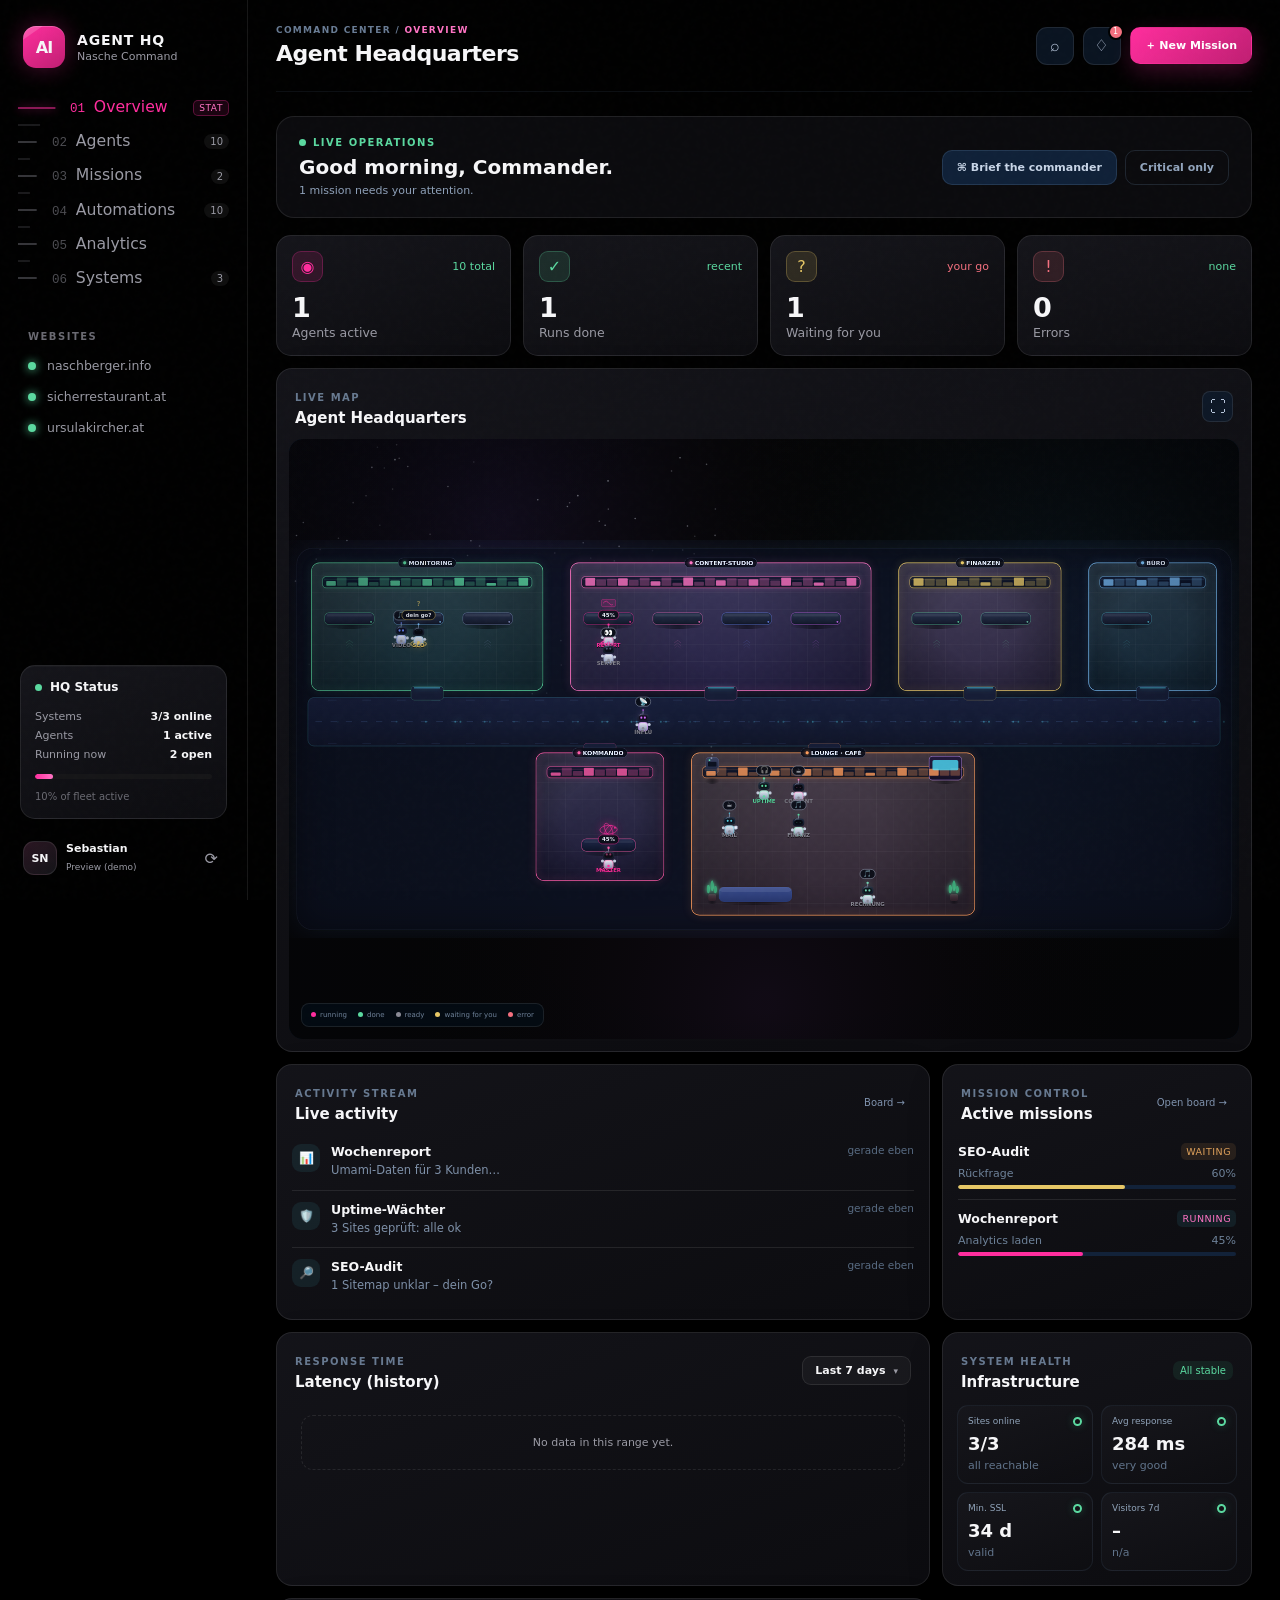
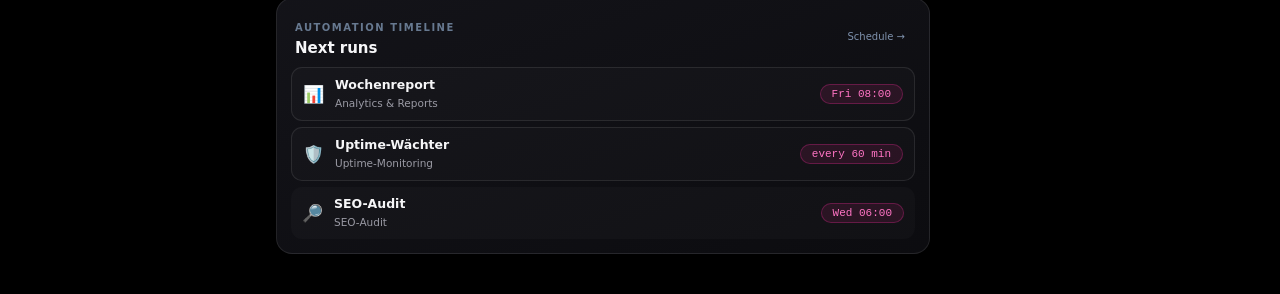
==== commit 8617fdbb: "Deploy: publish.sh veröffentlicht komplettes Dashboard (index+css+js+assets)" ====
--- a/httpdocs/index.html
+++ b/httpdocs/index.html
@@ -1,1005 +1,274 @@
 <!DOCTYPE html>
 <html lang="de">
 <head>
-<meta charset="utf-8">
-<meta name="viewport" content="width=device-width,initial-scale=1">
-<title>Agent HQ – naschberger.info</title>
-<style>
-:root{
- --bg:oklch(14% 0.03 290);
- --bg-deep:oklch(9% 0.02 290);
- --line-dim:oklch(42% 0.06 250);
- --txt:oklch(91% 0.02 250);
- --mut:oklch(64% 0.03 260);
- --panel:oklch(15% 0.03 280 / .96);
- --cyan:oklch(80% 0.14 200);
- --grn:oklch(80% 0.17 160);
- --amb:oklch(83% 0.15 85);
- --red:oklch(70% 0.19 25);
- --vio:oklch(75% 0.14 300);
-}
-*{box-sizing:border-box;margin:0}
-html,body{height:100%}
-body{
- font-family:"Segoe UI",system-ui,sans-serif;color:var(--txt);
- background:
-  radial-gradient(1100px 600px at 75% -10%, oklch(22% 0.07 300 / .5), transparent 60%),
-  radial-gradient(900px 600px at 10% 110%, oklch(19% 0.06 220 / .5), transparent 60%),
-  linear-gradient(var(--bg), var(--bg-deep));
- overflow:hidden;
-}
-@media(max-width:1020px){body{overflow-y:auto;overflow-x:hidden}}
-.mono{font-family:Consolas,"Cascadia Mono",monospace}
-button{font-family:inherit}
-
-#hud{position:fixed;top:0;left:0;right:440px;z-index:5;display:flex;justify-content:space-between;align-items:flex-start;padding:14px 24px;pointer-events:none}
-#hud h1{font-size:1rem;letter-spacing:.32em;text-transform:uppercase;font-weight:600}
-#hud h1 span{color:var(--cyan)}
-#hud h1::after{content:"";display:block;width:52px;height:1px;margin-top:6px;background:linear-gradient(90deg,var(--cyan),transparent)}
-#meta{font-size:.64rem;color:var(--mut);text-align:right;letter-spacing:.08em;text-transform:uppercase;line-height:1.7}
-#meta .src{display:block}
-#demo{display:none;position:fixed;top:10px;left:calc((100vw - 440px)/2);transform:translateX(-50%);z-index:6;border:1px solid var(--amb);color:var(--amb);
- background:oklch(20% 0.04 85 / .88);font-size:.66rem;letter-spacing:.12em;text-transform:uppercase;padding:5px 14px}
-#legend{position:fixed;left:24px;bottom:10px;z-index:5;display:flex;gap:14px;font-size:.6rem;letter-spacing:.12em;text-transform:uppercase;color:var(--mut);pointer-events:none}
-#legend i{display:inline-block;width:8px;height:8px;border-radius:50%;margin-right:5px;background:currentColor;box-shadow:0 0 6px currentColor}
-@media(max-width:1020px){
- #hud{position:static;padding:12px 16px 0;right:auto;flex-wrap:wrap;gap:6px;align-items:baseline}
- #meta{text-align:left;font-size:.6rem;flex-basis:100%}
- #meta .src{display:inline}
- #meta .src::before{content:" · "}
- #legend{position:static;padding:8px 16px;flex-wrap:wrap;gap:10px;letter-spacing:.06em}
- #demo{position:static;transform:none;margin:8px auto 0;max-width:92%;width:max-content}
-}
-
-#stage{position:fixed;inset:0 440px 34px 0;display:grid;place-items:center;padding:54px 14px 6px;z-index:1}
-#game{width:min(100%,calc((100vh - 96px)*1.84));aspect-ratio:46/25;image-rendering:pixelated;cursor:pointer;
- filter:drop-shadow(0 20px 50px oklch(5% 0.02 290 / .85))}
-@media(max-width:1020px){
- #stage{position:static;display:block;padding:8px 0;overflow-x:auto}
- #game{width:940px}
-}
-@media(prefers-reduced-motion:reduce){*,*::before,*::after{animation-duration:.01ms !important;transition-duration:.01ms !important}}
-
-/* ---------- mission control ---------- */
-#mc{position:fixed;top:0;right:0;bottom:0;width:440px;z-index:8;background:var(--panel);
- border-left:1px solid var(--line-dim);display:flex;flex-direction:column;overflow:hidden}
-#mc::before{content:"";position:absolute;left:0;top:0;bottom:0;width:2px;
- background:linear-gradient(180deg,var(--cyan),transparent 40%,transparent 60%,var(--cyan))}
-#mc header{padding:16px 20px 10px}
-#mc header h2{font-size:.8rem;letter-spacing:.3em;text-transform:uppercase;color:var(--cyan)}
-#mc header .sub{font-size:.62rem;color:var(--mut);letter-spacing:.1em;text-transform:uppercase;margin-top:2px}
-#agents{padding:4px 14px}
-.arow{display:grid;grid-template-columns:10px 1fr auto auto;gap:10px;align-items:center;width:100%;
- padding:9px 10px;margin:3px 0;background:none;border:1px solid transparent;color:var(--txt);cursor:pointer;text-align:left}
-.arow:hover,.arow:focus-visible{border-color:var(--line-dim);outline:none}
-.arow.sel{border-color:oklch(60% 0.1 220 / .6);background:oklch(20% 0.04 250 / .4)}
-.arow .dot{width:9px;height:9px;border-radius:50%;background:currentColor;box-shadow:0 0 8px currentColor}
-.arow .nm{font-size:.8rem;letter-spacing:.04em;color:var(--txt)}
-.arow .nm small{display:block;font-size:.62rem;color:var(--mut);letter-spacing:.08em;text-transform:uppercase}
-.arow .pr{font-size:.66rem;color:var(--mut);font-family:Consolas,monospace}
-.runbtn{border:1px solid var(--line-dim);background:none;color:var(--cyan);font-size:.72rem;
- padding:5px 11px;cursor:pointer;letter-spacing:.1em}
-.runbtn:hover:not(:disabled),.runbtn:focus-visible{border-color:var(--cyan);background:oklch(30% 0.06 210 / .3);outline:none}
-.runbtn:disabled{color:var(--mut);cursor:not-allowed;opacity:.55}
-#tabs{display:flex;padding:8px 20px 0;border-bottom:1px solid var(--line-dim)}
-#tabs button{flex:1;background:none;border:0;border-bottom:2px solid transparent;color:var(--mut);
- font-size:.66rem;letter-spacing:.18em;text-transform:uppercase;padding:9px 0;cursor:pointer}
-#tabs button:hover,#tabs button:focus-visible{color:var(--txt);outline:none}
-#tabs button.on{color:var(--cyan);border-bottom-color:var(--cyan)}
-#tabbody{flex:1;overflow-y:auto;padding:16px 20px;font-size:.84rem}
-.plbl{color:var(--mut);font-size:.64rem;text-transform:uppercase;letter-spacing:.18em;margin:13px 0 4px}
-.plbl:first-child{margin-top:0}
-.pbar{height:6px;background:oklch(12% 0.02 280);border:1px solid var(--line-dim);overflow:hidden}
-.pbar div{height:100%;background:linear-gradient(90deg,var(--cyan),var(--vio));transition:width .6s}
-.st{font-size:.66rem;letter-spacing:.18em;text-transform:uppercase;display:inline-block;padding:3px 11px;border:1px solid;margin-bottom:4px}
-#tabbody ul{margin:4px 0 0 16px;line-height:1.55}
-#tabbody pre{background:oklch(11% 0.02 280);border:1px solid var(--line-dim);padding:10px;font-size:.66rem;
- white-space:pre-wrap;word-break:break-word;color:oklch(78% 0.04 200);line-height:1.5;max-height:52vh;overflow:auto}
-#tabbody .hint{color:var(--mut);font-style:italic;font-size:.78rem}
-#tabbody code{color:var(--cyan);font-size:.76rem}
-.repitem{display:grid;grid-template-columns:1fr auto;gap:8px;align-items:baseline;width:100%;padding:8px 10px;margin:2px 0;
- background:none;border:1px solid transparent;color:var(--txt);cursor:pointer;text-align:left;font-size:.76rem}
-.repitem:hover,.repitem:focus-visible{border-color:var(--line-dim);outline:none}
-.repitem .d{color:var(--mut);font-size:.62rem;font-family:Consolas,monospace}
-.repitem .p{color:var(--mut);font-size:.62rem;font-family:Consolas,monospace;grid-column:1/-1}
-#apibar{padding:8px 20px;border-top:1px solid var(--line-dim);font-size:.6rem;letter-spacing:.12em;
- text-transform:uppercase;color:var(--mut);display:flex;justify-content:space-between}
-#apibar b{font-weight:400}
-#apibar .on{color:var(--grn)} #apibar .off{color:var(--amb)}
-@media(max-width:1020px){
- #mc{position:static;width:auto;border:1px solid var(--line-dim);margin:0 10px 14px;height:auto}
- #tabbody{max-height:50vh}
-}
-</style>
+  <meta charset="UTF-8" />
+  <meta name="viewport" content="width=device-width, initial-scale=1.0" />
+  <meta name="theme-color" content="#07111f" />
+  <title>Agent HQ — Command Center</title>
+  <link rel="stylesheet" href="styles.css" />
 </head>
 <body>
-<div id="demo">Demo-Daten – kein status.json geladen</div>
-<div id="hud">
- <h1>AGENT <span>HQ</span></h1>
- <div id="meta" class="mono">–</div>
-</div>
-
-<div id="stage">
- <canvas id="game" width="1472" height="800" aria-label="Agent-HQ Spielwelt: Raumstation mit Büro, Tresor, Studio, Lounge, Observatorium und Serverraum"></canvas>
-</div>
-
-<div id="legend" class="mono"></div>
-
-<aside id="mc" aria-live="polite">
- <header>
-  <h2>Mission Control</h2>
-  <div class="sub">naschberger hq · agents</div>
- </header>
- <div id="agents"></div>
- <div id="tabs" role="tablist">
-  <button data-tab="info" class="on">Übersicht</button>
-  <button data-tab="log">Log</button>
-  <button data-tab="reports">Reports</button>
- </div>
- <div id="tabbody"><p class="hint">Agent wählen: Klick auf einen Roboter in der Welt oder eine Zeile oben.</p></div>
- <div id="apibar" class="mono">
-  <b id="apistate" class="off">API: PRÜFE…</b>
-  <b id="foot2">refresh 30 s</b>
- </div>
-</aside>
-
-<script>
-'use strict';
-/* ================================================================
-   AGENT HQ – Pixel-Game-Welt (Canvas) + Mission Control
-   ================================================================ */
-const COLORS={running:'#53e0ff',ok:'#5df2b4',idle:'#8ea0bd',waiting:'#ffcf5c',error:'#ff7b6b'};
-const LABELS={running:'läuft',ok:'fertig',idle:'freizeit',waiting:'wartet auf dein go',error:'fehler'};
-const BOT_IDS=['wochenreport','belege-buchhaltung','content-recherche'];
-const ROOT_OF={'wochenreport':'reports','belege-buchhaltung':'belege','content-recherche':'content'};
-const NAME_OF={'wochenreport':'REPORT','belege-buchhaltung':'FINANZ','content-recherche':'CONTENT'};
-
-const DEMO={updated:new Date().toISOString(),agents:{
- 'wochenreport':{name:'Wochenreport',status:'running',phase:'Analytics laden',progress:45,message:'Umami-Daten für 3 Kunden…',
-  last_run:new Date().toISOString(),next_run:'Fr 08:00',details:['Erstellt pro Kunde: Report, PDF, E-Mail-Entwurf, Discord-Post'],outputs:[],log_tail:'kunde2: pageviews ok…'},
- 'belege-buchhaltung':{name:'Belege & Buchhaltung',status:'waiting',phase:'Rückfrage offen',progress:80,message:'2 Belege unklar – dein Go?',
-  last_run:new Date().toISOString(),next_run:'Mo 09:00',details:['Canva-Beleg: Rechnungsnummer fehlt'],outputs:['belege/dashboard.html'],log_tail:'3 Belege archiviert.'},
- 'content-recherche':{name:'Content-Recherche',status:'ok',phase:'Contentplan fertig',progress:100,message:'7 Ideen verifiziert ✓',
-  last_run:new Date().toISOString(),next_run:'So 17:00',details:['7-Tage-Plan mit Hooks'],outputs:['content/2026-KW28/contentplan.md'],log_tail:'Fertig ☕'}
-}};
-
-let DATA=null,SEL=null,API=false,TAB='info',REPORTS=null;
-const esc=s=>String(s??'').replace(/&/g,'&amp;').replace(/</g,'&lt;');
-const $=s=>document.querySelector(s);
-
-/* ================= Welt / Karte =================
- Zeichen: '#' Wand, '.' Raumboden, '-' Korridor, 'D' Tür, ' ' Weltraum */
-const U=32, MW=46, MH=25;
-const ROWS=[
-"                                              ",
-" ############################################ ",
-" #.............#..............#.............# ",
-" #.............#..............#.............# ",
-" #.............#..............#.............# ",
-" #.............#..............#.............# ",
-" #.............#..............#.............# ",
-" #.............#..............#.............# ",
-" #.............#..............#.............# ",
-" ######DD#############DD###########DD####### ",
-" #------------------------------------------# ",
-" #------------------------------------------# ",
-" #------------------------------------------# ",
-" ########DD###########DD#########DD######### ",
-" #................#.........#..............# ",
-" #................#.........#..............# ",
-" #................#.........#..............# ",
-" #................#.........#..............# ",
-" #................#.........#..............# ",
-" #................#.........#..............# ",
-" #................#.........#..............# ",
-" #................#.........#..............# ",
-" #................#.........#..............# ",
-" ############################################ ",
-"                                              ",
-"                                              "
-];
-const grid=ROWS.map(r=>r.split(''));
-const walk=(x,y)=>y>=0&&y<MH&&x>=0&&x<MW&&'.-D'.includes(grid[y][x]);
-const block=(x,y)=>{grid[y][x]='#';}; // Möbel blockieren (aber eigener Look)
-
-/* Räume (für Labels) */
-const ROOM_LABELS=[
- {t:'REPORT-BÜRO',x:8,y:2.1},{t:'TRESOR & FINANZEN',x:22.5,y:2.1},{t:'CONTENT-STUDIO',x:37,y:2.1},
- {t:'LOUNGE · CAFÉ',x:9.5,y:14.1},{t:'OBSERVATORIUM',x:23,y:14.1},{t:'SERVERRAUM',x:36.5,y:14.1}
-];
-
-/* Spots: Zielkacheln (Fußpunkt), face = Blickrichtung dort */
-const SPOTS={
- office:   {x:7, y:5, face:'up'},
- vaultdoor:{x:22,y:8, face:'up', },
- goldroom: {x:26,y:4, face:'up'},
- studio:   {x:37,y:5, face:'up'},
- coffee:   {x:4, y:16,face:'up', chip:'☕ kaffee'},
- arcade:   {x:13,y:16,face:'up', chip:'🕹 arcade'},
- couch:    {x:8, y:20,face:'down',chip:'⏾ chillen'},
- gaze:     {x:23,y:18,face:'up', chip:'✦ sterne'},
- server:   {x:31,y:16,face:'up'}
-};
-const WORK={'wochenreport':'office','belege-buchhaltung':'goldroom','content-recherche':'studio'};
-const WAIT={'wochenreport':'office','belege-buchhaltung':'vaultdoor','content-recherche':'studio'};
-const LEISURE=['coffee','arcade','couch','gaze'];
-
-/* ================= Möbel (Kachelkoordinaten) ================= */
-/* blockierende Kacheln je Prop werden unten registriert */
-const FURN=[
- // Report-Büro
- {t:'bigscreen',x:4,y:2,w:7,h:1},
- {t:'desk',x:5,y:4,w:5,h:1},
- {t:'plant',x:2,y:2},{t:'plant',x:13,y:8},
- {t:'cabinet',x:2,y:5,w:1,h:2},
- // Tresor & Finanzen
- {t:'vault',x:20,y:2,w:5,h:2},
- {t:'gold',x:26,y:3,w:2,h:1},
- {t:'desk',x:17,y:6,w:3,h:1},
- {t:'plant',x:28,y:8},
- // Content-Studio
- {t:'screenwall',x:33,y:2,w:8,h:1},
- {t:'camera',x:34,y:4},
- {t:'desk',x:36,y:4,w:3,h:1},
- {t:'mic',x:41,y:4},
- {t:'plant',x:31,y:8},
- // Lounge
- {t:'counter',x:2,y:14,w:7,h:1},
- {t:'coffeemachine',x:4,y:14},
- {t:'arcademachine',x:12,y:14,w:2,h:1},
- {t:'couch',x:6,y:19,w:4,h:1},
- {t:'table',x:10,y:20,w:2,h:1},
- {t:'plant',x:16,y:21},{t:'plant',x:2,y:21},
- // Observatorium
- {t:'telescope',x:23,y:15},
- {t:'starwindow',x:20,y:17,w:6,h:4,nb:true}, // nicht blockierend (Glasboden)
- // Serverraum
- {t:'racks',x:30,y:14,w:13,h:1},
- {t:'racks',x:30,y:17,w:13,h:1},
- {t:'racks',x:30,y:20,w:13,h:1},
- // Korridor
- {t:'vending',x:43,y:10},
- {t:'sign',x:7,y:9,label:'01'},{t:'sign',x:22,y:9,label:'02'},{t:'sign',x:37,y:9,label:'03'},
- {t:'sign',x:9,y:13,label:'04'},{t:'sign',x:22,y:13,label:'05'},{t:'sign',x:33,y:13,label:'06'}
-];
-for(const f of FURN){
- if(f.nb||f.t==='sign')continue;
- for(let dx=0;dx<(f.w||1);dx++)for(let dy=0;dy<(f.h||1);dy++)
-  if(walk(f.x+dx,f.y+dy))block(f.x+dx,f.y+dy);
-}
-
-/* ================= BFS-Pfad ================= */
-function findPath(sx,sy,tx,ty){
- if(sx===tx&&sy===ty)return[];
- const key=(x,y)=>y*MW+x;
- const prev=new Map();const q=[[sx,sy]];prev.set(key(sx,sy),null);
- while(q.length){
-  const [x,y]=q.shift();
-  if(x===tx&&y===ty){
-   const path=[];let k=key(x,y);
-   while(k!==null){path.push([k%MW,Math.floor(k/MW)]);k=prev.get(k);}
-   path.reverse();path.shift();return path;
-  }
-  for(const [dx,dy] of [[1,0],[-1,0],[0,1],[0,-1]]){
-   const nx=x+dx,ny=y+dy;
-   if(!walk(nx,ny)||prev.has(key(nx,ny)))continue;
-   prev.set(key(nx,ny),key(x,y));q.push([nx,ny]);
-  }
- }
- return null;
-}
-
-/* ================= Pixel-Sprites ================= */
-/* 12x16, Palette pro Agent (Akzentfarbe) */
-const SPR_DOWN_A=[
-"....oooo....",
-"..oobbbboo..",
-".obbbbbbbbo.",
-".ovvvvvvvvo.",
-".ovevvvvevo.",
-".ovvvvvvvvo.",
-".obbbbbbbbo.",
-"..oobbbboo..",
-".obmbbbbmbo.",
-".obbbggbbbo.",
-".obbbbbbbbo.",
-"..obbbbbbo..",
-"..obb..bbo..",
-"..oll..llo..",
-"..ol....lo..",
-"...o....o..."];
-const SPR_DOWN_B=[
-"............",
-"....oooo....",
-"..oobbbboo..",
-".obbbbbbbbo.",
-".ovvvvvvvvo.",
-".ovevvvvevo.",
-".ovvvvvvvvo.",
-".obbbbbbbbo.",
-"..oobbbboo..",
-".obmbbbbmbo.",
-".obbbggbbbo.",
-"..obbbbbbo..",
-"..obb..bbo..",
-"..o.ll.l.o..",
-"...ol..lo...",
-"....o..o...."];
-const SPR_UP_A=SPR_DOWN_A.map(r=>r.replace(/v/g,'s').replace(/e/g,'g'));
-const SPR_UP_B=SPR_DOWN_B.map(r=>r.replace(/v/g,'s').replace(/e/g,'g'));
-const SPR_SIDE_A=[
-"....oooo....",
-"..oobbbboo..",
-".obbbbbbbbo.",
-".obbvvvvvvo.",
-".obbvvevveo.",
-".obbvvvvvvo.",
-".obbbbbbbbo.",
-"..oobbbboo..",
-"..obbbbmbo..",
-"..obbggbbo..",
-"..obbbbbbo..",
-"..obbbbbbo..",
-"...obbbbo...",
-"...obbbo....",
-"...ol.lo....",
-"....o.o....."];
-const SPR_SIDE_B=[
-"............",
-"....oooo....",
-"..oobbbboo..",
-".obbbbbbbbo.",
-".obbvvvvvvo.",
-".obbvvevveo.",
-".obbvvvvvvo.",
-".obbbbbbbbo.",
-"..oobbbboo..",
-"..obbggbbo..",
-"..obbbbbbo..",
-"..obbbbbo...",
-"..oll..llo..",
-"..ol....lo..",
-"...o....o...",
-"............"];
-
-function makeSprites(accent,accent2){
- const pal={o:'#070a14',b:'#e6eaf4',s:'#a5aec6',v:'#0d1526',e:accent,g:accent,m:'#ffffff',l:'#2b3248'};
- const mk=rows=>{
-  const c=document.createElement('canvas');c.width=24;c.height=32;
-  const x=c.getContext('2d');
-  rows.forEach((row,ry)=>{[...row].forEach((ch,rx)=>{
-   if(ch==='.'||ch===' ')return;
-   x.fillStyle=pal[ch]||'#f0f';x.fillRect(rx*2,ry*2,2,2);
-  });});
-  return c;
- };
- const flip=c=>{
-  const f=document.createElement('canvas');f.width=c.width;f.height=c.height;
-  const x=f.getContext('2d');x.translate(c.width,0);x.scale(-1,1);x.drawImage(c,0,0);return f;
- };
- const right=[mk(SPR_SIDE_A),mk(SPR_SIDE_B)];
- return {
-  down:[mk(SPR_DOWN_A),mk(SPR_DOWN_B)],
-  up:[mk(SPR_UP_A),mk(SPR_UP_B)],
-  right, left:[flip(right[0]),flip(right[1])]
- };
-}
-const SPRITES={
- 'wochenreport':makeSprites('#53e0ff'),
- 'belege-buchhaltung':makeSprites('#ffcf5c'),
- 'content-recherche':makeSprites('#c99cff')
-};
-
-/* ================= Statische Ebene ================= */
-const cv=$('#game'),ctx=cv.getContext('2d');
-ctx.imageSmoothingEnabled=false;
-const staticCv=document.createElement('canvas');staticCv.width=cv.width;staticCv.height=cv.height;
-const sx=staticCv.getContext('2d');sx.imageSmoothingEnabled=false;
-
-const PAL={
- space:'#05060e',
- wallTop:'#48547c', wallTopHi:'#5c6a96', wallFace:'#0d1122', door:'#2f3854',
- metal:'#4a5473', metalDark:'#2c344e', screen:'#0a1122', cyan:'#53e0ff', green:'#5df2b4',
- amber:'#ffcf5c', red:'#ff7b6b', violet:'#c99cff', wood:'#5a4a63', gold:'#ffd24a'
-};
-/* Bodenfarben pro Zone: [hell, dunkel, Lichtfarbe] */
-const ZONES=[
- {x0:2, x1:14,y0:2, y1:8, a:'#33424f',b:'#2c3a46',light:'rgba(120,255,200,.09)',cx:8, cy:5},   // Report
- {x0:16,x1:29,y0:2, y1:8, a:'#423d56',b:'#3a354c',light:'rgba(255,205,110,.09)',cx:22.5,cy:5}, // Finanz
- {x0:31,x1:43,y0:2, y1:8, a:'#3d3758',b:'#35304d',light:'rgba(200,150,255,.1)',cx:37,cy:5},    // Studio
- {x0:2, x1:43,y0:10,y1:12,a:'#333a54',b:'#2e344b',light:'rgba(140,170,255,.06)',cx:23,cy:11},  // Korridor
- {x0:2, x1:17,y0:14,y1:21,a:'#493d4a',b:'#413642',light:'rgba(255,170,120,.09)',cx:9.5,cy:18}, // Lounge
- {x0:19,x1:27,y0:14,y1:21,a:'#252f4c',b:'#202a43',light:'rgba(120,160,255,.07)',cx:23,cy:18},  // Observatorium
- {x0:29,x1:43,y0:14,y1:21,a:'#2b3f4c',b:'#253844',light:'rgba(110,240,220,.08)',cx:36,cy:18}   // Server
-];
-function zone(x,y){return ZONES.find(z=>x>=z.x0&&x<=z.x1&&y>=z.y0&&y<=z.y1);}
-function hash(x,y){let h=(x*374761393+y*668265263)|0;h=(h^(h>>13))*1274126177;return ((h^(h>>16))>>>0)/4294967295;}
-function px(c,x,y,w,h){sx.fillStyle=c;sx.fillRect(x,y,w,h);}
-
-function drawStatic(){
- // Weltraum + Sterne
- px(PAL.space,0,0,cv.width,cv.height);
- for(let i=0;i<130;i++){
-  const x=Math.random()*cv.width,y=Math.random()*cv.height;
-  sx.globalAlpha=.25+Math.random()*.6;
-  px(Math.random()>.85?'#9fd8ff':'#dfe6f5',x,y,2,2);
- }
- sx.globalAlpha=1;
- // Böden
- for(let y=0;y<MH;y++)for(let x=0;x<MW;x++){
-  const ch=ROWS[y][x];const X=x*U,Y=y*U;
-  if(ch===' '||ch==='#')continue;
-  const z=zone(x,y)||ZONES[3];
-  px((x+y)%2?z.a:z.b,X,Y,U,U);
-  px('rgba(0,0,0,.18)',X,Y,U,1);px('rgba(0,0,0,.18)',X,Y,1,U);
-  px('rgba(255,255,255,.03)',X+1,Y+1,U-1,1);
-  const r=hash(x,y);
-  if(r>.93){px('rgba(0,0,0,.2)',X+8,Y+8,4,4);px('rgba(0,0,0,.2)',X+20,Y+8,4,4);
-   px('rgba(0,0,0,.2)',X+8,Y+20,4,4);px('rgba(0,0,0,.2)',X+20,Y+20,4,4);} // Bolzen
-  else if(r<.05){px('rgba(255,255,255,.04)',X+6,Y+14,20,3);} // Kratzer
-  if(ch==='D'){ // Türschwelle mit Lichtkante
-   px('rgba(10,14,26,.45)',X,Y,U,U);
-   px(PAL.cyan,X+2,Y+2,3,U-4);px(PAL.cyan,X+U-5,Y+2,3,U-4);
-   sx.globalAlpha=.25;px(PAL.cyan,X+5,Y+2,U-10,U-4);sx.globalAlpha=1;
-  }
-  if(ch==='-'&&y===11&&x%2===0){px('rgba(150,180,255,.14)',X+4,Y+15,U-8,2);} // Leitlinie
- }
- // Raumlicht (weiche Aufhellung)
- for(const z of ZONES){
-  const g=sx.createRadialGradient(z.cx*U,z.cy*U,U,z.cx*U,z.cy*U,(z.x1-z.x0+4)*U*.6);
-  g.addColorStop(0,z.light);g.addColorStop(1,'rgba(0,0,0,0)');
-  sx.fillStyle=g;sx.fillRect(z.x0*U-U,z.y0*U-U,(z.x1-z.x0+3)*U,(z.y1-z.y0+3)*U);
- }
- // Wände (nach Böden, damit Schatten sauber liegen)
- for(let y=0;y<MH;y++)for(let x=0;x<MW;x++){
-  if(ROWS[y][x]!=='#')continue;
-  const X=x*U,Y=y*U;
-  px(PAL.wallFace,X,Y,U,U);
-  // Rohre/Panele als Variation auf der Wandfläche
-  const r=hash(x,y);
-  if(r>.9){px('#161d33',X+6,Y+14,U-12,12);px('#212b4a',X+6,Y+14,U-12,3);}
-  else if(r<.05){px('#1a2340',X+13,Y+10,6,U-12);px('#243055',X+13,Y+10,6,3);}
-  // Deckkante
-  px(PAL.wallTop,X,Y,U,12);
-  px(PAL.wallTopHi,X,Y,U,3);
-  px('rgba(0,0,0,.35)',X,Y+12,U,3);
-  // Schatten auf Boden darunter
-  if(ROWS[y+1]&&'.-D'.includes(ROWS[y+1][x]))px('rgba(5,8,18,.5)',X,Y+U,U,8);
- }
- // Außenkontur Glow
- sx.strokeStyle='rgba(110,140,255,.3)';sx.lineWidth=3;
- sx.strokeRect(U-3,U-3,(MW-2)*U+6,(MH-3)*U+6);
- // Möbel (statischer Teil)
- for(const f of FURN)drawFurnStatic(f);
- // Raumlabels
- sx.font='700 13px Consolas,monospace';sx.textAlign='center';
- for(const r of ROOM_LABELS){
-  const w2=sx.measureText(r.t).width+14;
-  px('rgba(8,12,24,.72)',r.x*U-w2/2,r.y*U,w2,18);
-  sx.fillStyle='#cfe0ff';sx.fillText(r.t,r.x*U,r.y*U+13);
- }
-}
-/* Vignette + Licht als eigene Ebene (einmalig) */
-const lightCv=document.createElement('canvas');lightCv.width=cv.width;lightCv.height=cv.height;
-(function(){
- const lx=lightCv.getContext('2d');
- lx.fillStyle='rgba(4,6,14,.28)';lx.fillRect(0,0,cv.width,cv.height);
- lx.globalCompositeOperation='destination-out';
- const hole=(x,y,r,a)=>{
-  const g=lx.createRadialGradient(x,y,r*.15,x,y,r);
-  g.addColorStop(0,`rgba(0,0,0,${a})`);g.addColorStop(1,'rgba(0,0,0,0)');
-  lx.fillStyle=g;lx.beginPath();lx.arc(x,y,r,0,7);lx.fill();
- };
- for(const z of ZONES)hole(z.cx*U,z.cy*U,(z.x1-z.x0+5)*U*.55,1);
- for(const lxp of [7,22,37])hole(lxp*U+U,11.5*U,3.2*U,.9);
-})();
-function shade(x,y,w){px('rgba(5,8,18,.35)',x,y,w,6);} // Bodenschatten unter Möbeln
-function drawFurnStatic(f){
- const X=f.x*U,Y=f.y*U,W=(f.w||1)*U,H=(f.h||1)*U;
- switch(f.t){
-  case 'desk':
-   shade(X+2,Y+U-4,W-4);
-   px('#1f2740',X,Y+8,W,U-12);px('#39435f',X,Y+2,W,10);px('#4a5678',X,Y+2,W,3);
-   for(let i=0;i<(f.w||1);i++){ // Monitore
-    px('#0a0e1e',X+i*U+5,Y-10,22,18);px('#39435f',X+i*U+4,Y-12,24,3);
-    px('#39435f',X+i*U+14,Y+8,4,4);
-   }
-   break;
-  case 'bigscreen': case 'screenwall':
-   shade(X+2,Y+U-4,W-4);
-   px('#0a0e1e',X,Y-6,W,U);px('#3a4568',X-4,Y-10,W+8,6);px('#3a4568',X-4,Y+U-8,W+8,6);
-   px('#232c4c',X-4,Y-4,4,U-4);px('#232c4c',X+W,Y-4,4,U-4);
-   break;
-  case 'vault':{
-   const cx2=X+W/2,cy2=Y+H/2;
-   px('#232c4c',X-6,Y-4,W+12,H+10);px('#2f3a60',X-6,Y-4,W+12,4);
-   sx.fillStyle='#39435f';sx.beginPath();sx.arc(cx2,cy2+2,H/2+4,0,7);sx.fill();
-   sx.fillStyle='#2b3554';sx.beginPath();sx.arc(cx2,cy2+2,H/2-2,0,7);sx.fill();
-   sx.strokeStyle='#5b6c9e';sx.lineWidth=3;
-   sx.beginPath();sx.arc(cx2,cy2+2,H/2-10,0,7);sx.stroke();
-   for(let i=0;i<8;i++){const a=i*Math.PI/4;
-    px('#7c90c9',cx2+Math.cos(a)*(H/2-4)-2,cy2+2+Math.sin(a)*(H/2-4)-2,5,5);}
-   px('#8fa2d9',cx2-8,cy2,16,4);px('#8fa2d9',cx2-2,cy2-6,4,16);
-   break;}
-  case 'gold':
-   shade(X+2,Y+U-4,W-4);
-   for(let i=0;i<12;i++){
-    const gx=X+4+(i%6)*9,gy=Y+16-Math.floor(i/6)*8+(i%2)*2;
-    px('#c9a02e',gx,gy,9,7);px(PAL.gold,gx,gy,9,3);px('#fff0b8',gx+2,gy+1,3,1);
-   }
-   break;
-  case 'camera':
-   shade(X+4,Y+U-4,U-8);
-   px(PAL.metalDark,X+8,Y+14,3,16);px(PAL.metalDark,X+21,Y+14,3,16);px(PAL.metalDark,X+14,Y+10,4,20);
-   px('#1a2138',X+4,Y-2,24,14);px('#39435f',X+4,Y-2,24,3);px(PAL.cyan,X+24,Y+1,5,8);
-   break;
-  case 'mic':
-   shade(X+8,Y+U-4,U-16);
-   px(PAL.metalDark,X+14,Y+6,4,22);px('#aab4cf',X+9,Y-6,14,14);px('#6c7690',X+9,Y-6,14,4);
-   break;
-  case 'counter':
-   shade(X+2,Y+U-2,W-4);
-   px('#4a3d54',X,Y+8,W,U-10);px('#6d5a78',X,Y+2,W,8);px('#7e6b89',X,Y+2,W,2);
-   px('#c9cfdd',X+W-24,Y+12,10,4);px('#c9cfdd',X+W-40,Y+12,10,4); // Tassen
-   break;
-  case 'coffeemachine':
-   px('#2b3352',X+4,Y-14,24,28);px('#39435f',X+4,Y-14,24,4);
-   px('#141c33',X+8,Y-6,16,8);px(PAL.red,X+8,Y-10,4,3);
-   px('#c9cfdd',X+11,Y+6,10,6);px('#8c94a8',X+11,Y+10,10,2);
-   break;
-  case 'arcademachine':
-   shade(X+2,Y+U-2,W-4);
-   px('#20264a',X+2,Y-16,W-4,U+12);px('#c99cff',X+2,Y-16,W-4,5);
-   px('#0d1226',X+8,Y-8,W-16,18);
-   px('#333d63',X+6,Y+12,W-12,8);px('#ff7b6b',X+12,Y+13,5,5);px('#53e0ff',X+22,Y+13,5,5);
-   break;
-  case 'couch':
-   shade(X+2,Y+U-2,W-4);
-   px('#31407f',X-4,Y,W+8,U-2);px('#4a5cb4',X-4,Y,W+8,8);
-   px('#41519e',X,Y+8,W/2-2,U-16);px('#41519e',X+W/2+2,Y+8,W/2-2,U-16);
-   px('#5468c4',X-6,Y+2,8,U-6);px('#5468c4',X+W-2,Y+2,8,U-6);
-   break;
-  case 'table':
-   shade(X+6,Y+U-4,W-12);
-   px('#39435f',X+4,Y+6,W-8,U-14);px('#4a5678',X+4,Y+4,W-8,4);
-   px('#8fb8ff',X+10,Y+10,8,5); // Magazin
-   break;
-  case 'plant':
-   shade(X+8,Y+U-2,16);
-   px('#432f36',X+9,Y+16,14,12);px('#5a3f48',X+9,Y+16,14,3);
-   px('#2f7d5c',X+6,Y+2,7,16);px('#3aa274',X+13,Y-4,7,22);px('#2f7d5c',X+20,Y+4,6,14);
-   px('#57c896',X+15,Y-2,3,6);
-   break;
-  case 'cabinet':
-   px('#2c344e',X+4,Y,U-8,H-4);px('#39435f',X+4,Y,U-8,4);
-   px('#4a5678',X+8,Y+8,U-16,3);px('#4a5678',X+8,Y+H/2,U-16,3);px(PAL.green,X+8,Y+H-14,4,4);
-   break;
-  case 'telescope':
-   shade(X+4,Y+U-2,U-8);
-   px(PAL.metalDark,X+7,Y+16,4,16);px(PAL.metalDark,X+21,Y+16,4,16);px(PAL.metalDark,X+14,Y+18,4,14);
-   sx.save();sx.translate(X+16,Y+12);sx.rotate(-.65);
-   px('#7c90c9',-5,-20,10,32);px('#9fb2e9',-5,-20,10,4);px('#3a4568',-6,6,12,6);
-   sx.restore();
-   break;
-  case 'racks':break; // komplett animiert
-  case 'starwindow':
-   px('#06081a',X,Y,W,H);
-   // Nebel
-   const g1=sx.createRadialGradient(X+W*.3,Y+H*.4,4,X+W*.3,Y+H*.4,W*.3);
-   g1.addColorStop(0,'rgba(120,80,220,.25)');g1.addColorStop(1,'rgba(0,0,0,0)');
-   sx.fillStyle=g1;sx.fillRect(X,Y,W,H);
-   const g2=sx.createRadialGradient(X+W*.7,Y+H*.6,4,X+W*.7,Y+H*.6,W*.25);
-   g2.addColorStop(0,'rgba(60,180,220,.2)');g2.addColorStop(1,'rgba(0,0,0,0)');
-   sx.fillStyle=g2;sx.fillRect(X,Y,W,H);
-   sx.strokeStyle='#48547c';sx.lineWidth=4;sx.strokeRect(X+2,Y+2,W-4,H-4);
-   sx.strokeStyle='rgba(90,110,170,.35)';sx.lineWidth=2;
-   sx.beginPath();sx.moveTo(X+W/2,Y);sx.lineTo(X+W/2,Y+H);sx.stroke();
-   sx.beginPath();sx.moveTo(X,Y+H/2);sx.lineTo(X+W,Y+H/2);sx.stroke();
-   break;
-  case 'vending':
-   px('#232c4c',X+2,Y-10,U-4,U+6);px('#39435f',X+2,Y-10,U-4,3);
-   px('#101730',X+6,Y-6,12,22);
-   px(PAL.amber,X+8,Y-4,3,3);px(PAL.cyan,X+8,Y+2,3,3);px(PAL.green,X+8,Y+8,3,3);
-   px(PAL.red,X+13,Y-4,3,3);px(PAL.violet,X+13,Y+2,3,3);
-   px('#39435f',X+21,Y-2,6,10);
-   break;
-  case 'sign':
-   px('#131a30',X+5,Y+7,22,16);px('#2c3963',X+5,Y+7,22,2);
-   sx.font='700 11px Consolas,monospace';sx.textAlign='center';
-   sx.fillStyle='#8fb8ff';sx.fillText(f.label,X+16,Y+19);
-   break;
- }
-}
-drawStatic();
-
-/* ================= Bots (Spiel-Logik) ================= */
-const bots={};
-function initBots(){
- BOT_IDS.forEach((id,i)=>{
-  bots[id]={id,x:20+i*2,y:11,path:[],dir:'down',frame:0,ft:0,spot:null,plan:null,
-   status:null,nextThink:0,moving:false};
- });
-}
-const taken={};
-function claim(b,s){if(b.spot&&taken[b.spot]===b.id)delete taken[b.spot];if(s)taken[s]=b.id;b.spot=s;}
-function freeLeisure(b){
- const o=LEISURE.filter(s=>taken[s]===undefined||taken[s]===b.id);
- return o.length?o[Math.floor(Math.random()*o.length)]:LEISURE[Math.floor(Math.random()*LEISURE.length)];
-}
-function think(b,now){
- const a=DATA&&DATA.agents[b.id];if(!a)return;
- const st=a.status||'idle';
- let s;
- if(st==='running')s=WORK[b.id];
- else if(st==='waiting')s=WAIT[b.id];
- else if(st==='error')s=WORK[b.id];
- else s=freeLeisure(b);
- if(!b.spawned){ // erster Datenempfang: direkt am Ziel spawnen statt quer laufen
-  b.spawned=true;claim(b,s);
-  b.x=SPOTS[s].x;b.y=SPOTS[s].y;b.path=[];b.dir=SPOTS[s].face||'down';
- }else if(s!==b.spot||(!b.moving&&(Math.round(b.x)!==SPOTS[s].x||Math.round(b.y)!==SPOTS[s].y))){
-  claim(b,s);
-  const p=findPath(Math.round(b.x),Math.round(b.y),SPOTS[s].x,SPOTS[s].y);
-  if(p)b.path=p;
- }
- b.nextThink=now+((st==='idle'||st==='ok')?(20000+Math.random()*18000):9e9);
-}
-const BOT_SPEED=3.6; // Kacheln/s
-function updateBots(dt,now){
- for(const id of BOT_IDS){
-  const b=bots[id];
-  const wp=b.path[0];
-  if(wp){
-   b.moving=true;
-   const [tx,ty]=wp;
-   const dx=tx-b.x,dy=ty-b.y;
-   const dist=Math.hypot(dx,dy);
-   const step=BOT_SPEED*dt;
-   if(dist<=step){b.x=tx;b.y=ty;b.path.shift();}
-   else{b.x+=dx/dist*step;b.y+=dy/dist*step;}
-   b.dir=Math.abs(dx)>Math.abs(dy)?(dx>0?'right':'left'):(dy>0?'down':'up');
-   b.ft+=dt;
-   if(b.ft>.14){b.frame=1-b.frame;b.ft=0;}
-  }else{
-   if(b.moving){b.moving=false;b.frame=0;if(b.spot&&SPOTS[b.spot].face)b.dir=SPOTS[b.spot].face;}
-   if(DATA&&now>=b.nextThink)think(b,now);
-  }
- }
-}
-
-/* ================= Partikel ================= */
-const parts=[];
-function spawnParts(t){
- // Kaffeedampf
- if(Math.random()<.06)parts.push({x:4.5*U+16,y:14*U-6,vx:(Math.random()-.5)*3,vy:-9-Math.random()*5,life:1.6,c:'rgba(220,230,245,.5)',s:2});
- // Gold-Funkeln
- if(Math.random()<.03)parts.push({x:26*U+6+Math.random()*40,y:3*U+4+Math.random()*16,vx:0,vy:-2,life:.8,c:'#ffe9a3',s:2});
- // Korridor-Staub
- if(Math.random()<.02)parts.push({x:(2+Math.random()*42)*U,y:(10+Math.random()*3)*U,vx:2,vy:-1.5,life:4,c:'rgba(160,180,220,.25)',s:2});
- // Fehler-Funken am Bot
- for(const id of BOT_IDS){
-  const b=bots[id];const a=DATA&&DATA.agents[id];
-  if(a&&a.status==='error'&&!b.moving&&Math.random()<.15)
-   parts.push({x:b.x*U+16+(Math.random()-.5)*16,y:b.y*U+6,vx:(Math.random()-.5)*30,vy:-20,life:.4,c:'#ffcf5c',s:2});
- }
-}
-function updateParts(dt){
- for(let i=parts.length-1;i>=0;i--){
-  const p=parts[i];p.life-=dt;
-  if(p.life<=0){parts.splice(i,1);continue;}
-  p.x+=p.vx*dt*U/16;p.y+=p.vy*dt*U/16;
- }
-}
-
-/* ================= Render-Loop ================= */
-let shoot={t:-4,x:0,y:0};
-function draw(t){
- ctx.drawImage(staticCv,0,0);
- const s=t/1000;
- /* --- animierte Props --- */
- // Report-Großbildschirm: Balkendiagramm
- const bs=FURN.find(f=>f.t==='bigscreen');
- for(let i=0;i<10;i++){
-  const h=8+Math.abs(Math.sin(s*1.1+i*1.7))*14;
-  ctx.fillStyle=i%3?'#2b7f8f':'#53e0ff';
-  ctx.fillRect(bs.x*U+8+i*20,bs.y*U+U-8-h,10,h);
- }
- ctx.fillStyle='rgba(83,224,255,.1)';
- ctx.fillRect(bs.x*U,bs.y*U+((s*22)%U),bs.w*U,3);
- // Studio-Screenwall: Wellenform
- const sw=FURN.find(f=>f.t==='screenwall');
- ctx.strokeStyle='#c99cff';ctx.lineWidth=2;ctx.beginPath();
- for(let i=0;i<=sw.w*U-16;i+=4){
-  const y=sw.y*U+U/2+Math.sin(s*4+i*.12)*7;
-  i?ctx.lineTo(sw.x*U+8+i,y):ctx.moveTo(sw.x*U+8+i,y);
- }
- ctx.stroke();
- // Aufnahme-LED
- ctx.fillStyle=Math.sin(s*3)>0?'#ff5c5c':'#5c1d1d';
- ctx.fillRect(sw.x*U+sw.w*U-12,sw.y*U+6,6,6);
- // Tresor-Glühen
- const v=FURN.find(f=>f.t==='vault');
- ctx.strokeStyle=`rgba(124,144,201,${.4+Math.sin(s*1.4)*.25})`;ctx.lineWidth=2;
- ctx.beginPath();ctx.arc(v.x*U+v.w*U/2,v.y*U+v.h*U/2,v.h*U/2-14,s*.4,s*.4+5);ctx.stroke();
- // Arcade-Flackern
- const ar=FURN.find(f=>f.t==='arcademachine');
- const arOn=Object.values(bots).some(b=>b.spot==='arcade'&&!b.moving);
- ctx.fillStyle=['#c99cff','#53e0ff','#5df2b4'][Math.floor(s*(arOn?6:1.6))%3];
- ctx.globalAlpha=arOn?.9:.4;
- ctx.fillRect(ar.x*U+10,ar.y*U-4,8,6);ctx.fillRect(ar.x*U+24,ar.y*U-2,10,4);
- ctx.globalAlpha=1;
- // Server-LEDs
- for(const f of FURN.filter(f=>f.t==='racks')){
-  for(let i=0;i<f.w;i++){
-   const X=f.x*U+i*U,Y=f.y*U;
-   ctx.fillStyle='#1a2138';ctx.fillRect(X+3,Y+2,U-6,U-6);
-   for(let r=0;r<3;r++)for(let c2=0;c2<3;c2++){
-    const ph=Math.sin(s*3+i*2.3+r*1.1+c2*2.7);
-    ctx.fillStyle=ph>.4?(c2===1?'#5df2b4':'#53e0ff'):(ph<-.6?'#28406a':'#16203a');
-    ctx.fillRect(X+7+c2*7,Y+6+r*7,4,4);
-   }
-  }
- }
- // Sternenfenster: Funkeln + Sternschnuppe
- const w=FURN.find(f=>f.t==='starwindow');
- for(let i=0;i<26;i++){
-  const rx=w.x*U+8+((i*73)%(w.w*U-16)),ry=w.y*U+8+((i*47)%(w.h*U-16));
-  ctx.globalAlpha=.3+Math.abs(Math.sin(s*1.5+i))*.7;
-  ctx.fillStyle=i%5?'#dfe6f5':'#9fd8ff';
-  ctx.fillRect(rx,ry,2,2);
- }
- ctx.globalAlpha=1;
- if(s-shoot.t>9){shoot={t:s,x:w.x*U+10+Math.random()*(w.w*U-60),y:w.y*U+8+Math.random()*30};}
- const sp=(s-shoot.t)/1.1;
- if(sp<1){
-  ctx.strokeStyle=`rgba(190,225,255,${1-sp})`;ctx.lineWidth=2;
-  ctx.beginPath();ctx.moveTo(shoot.x+sp*46,shoot.y+sp*22);ctx.lineTo(shoot.x+sp*46-12,shoot.y+sp*22-6);ctx.stroke();
- }
- // Korridor-Lichtkegel
- for(const lx of [7,22,37]){
-  ctx.fillStyle=`rgba(120,160,255,${.05+Math.sin(s*2+lx)*.02})`;
-  ctx.beginPath();ctx.ellipse(lx*U+U,11.5*U,U*2.4,U*1.3,0,0,7);ctx.fill();
- }
- // Kaffeemaschinen-LED
- ctx.fillStyle=Math.sin(s*2.4)>0?'#5df2b4':'#1f4a38';
- ctx.fillRect(4*U+22,14*U-6,4,4);
- // Schreibtisch-Monitore flackern
- for(const f of FURN.filter(f=>f.t==='desk')){
-  for(let i=0;i<(f.w||1);i++){
-   const ph=Math.sin(s*1.3+f.x+i*2.1);
-   ctx.fillStyle=ph>0?'rgba(120,220,255,.5)':'rgba(90,180,220,.3)';
-   ctx.fillRect(f.x*U+i*U+7,f.y*U-8,18,14);
-   ctx.fillStyle='rgba(255,255,255,.5)';
-   for(let ln=0;ln<3;ln++)if(Math.sin(s*2+i+ln*1.4+f.x)>.2)ctx.fillRect(f.x*U+i*U+9,f.y*U-6+ln*4,8+((ln*13+Math.floor(s*2))%8),2);
-  }
- }
-
- /* --- Partikel --- */
- for(const p of parts){
-  ctx.globalAlpha=Math.max(0,Math.min(1,p.life));
-  ctx.fillStyle=p.c;ctx.fillRect(p.x,p.y,p.s,p.s);
- }
- ctx.globalAlpha=1;
- /* --- Licht & Vignette --- */
- ctx.drawImage(lightCv,0,0);
-
- /* --- Bots (nach y sortiert) --- */
- const order=[...BOT_IDS].sort((a,b2)=>bots[a].y-bots[b2].y);
- for(const id of order){
-  const b=bots[id];const a=DATA&&DATA.agents[id]||{};
-  const st=a.status||'idle';
-  const X=b.x*U+U/2,Y=b.y*U+U/2;
-  // Status-Ring
-  ctx.strokeStyle=COLORS[st]||COLORS.idle;
-  ctx.globalAlpha=SEL===id?.9:(.45+Math.sin(s*2.5)*.15);
-  ctx.lineWidth=SEL===id?3:2;
-  ctx.beginPath();ctx.ellipse(X,Y+13,13,5,0,0,7);ctx.stroke();
-  ctx.globalAlpha=1;
-  // Sprite
-  const set=SPRITES[id];
-  const frames=set[b.dir]||set.down;
-  const img=frames[b.moving?b.frame:0];
-  const bob=b.moving?0:Math.sin(s*2+BOT_IDS.indexOf(id))*1.5;
-  ctx.fillStyle='rgba(0,0,0,.4)';
-  ctx.beginPath();ctx.ellipse(X,Y+13,11,4,0,0,7);ctx.fill();
-  ctx.drawImage(img,Math.round(X-15),Math.round(Y-30+bob),30,40);
-  // Name
-  ctx.font='700 11px Consolas,monospace';ctx.textAlign='center';
-  ctx.fillStyle=COLORS[st]||COLORS.idle;
-  ctx.fillText(NAME_OF[id],X,Y+28);
-  // Chip / Bubble
-  let tag=null;
-  if(st==='running')tag={t:(a.progress||0)+'% ▸▸',c:COLORS.running};
-  else if(st==='waiting')tag={t:'? dein go',c:COLORS.waiting,blink:true};
-  else if(st==='error')tag={t:'⚠ fehler',c:COLORS.error};
-  else if(!b.moving&&b.spot&&SPOTS[b.spot].chip)tag={t:SPOTS[b.spot].chip,c:'#aab4cf'};
-  if(tag&&!(tag.blink&&Math.sin(s*5)<0)){
-   ctx.font='11px Consolas,monospace';
-   const tw=ctx.measureText(tag.t).width+12;
-   const bx=X-tw/2,by=Y-40+bob;
-   ctx.fillStyle='rgba(10,13,24,.88)';ctx.fillRect(bx,by-13,tw,17);
-   ctx.strokeStyle=tag.c;ctx.lineWidth=1;ctx.strokeRect(bx+.5,by-12.5,tw-1,16);
-   ctx.fillStyle='#e8edf7';ctx.textAlign='center';ctx.fillText(tag.t,X,by);
-  }
- }
- /* Nachricht des ausgewählten Agenten als Sprechblase */
- if(SEL&&DATA){
-  const a=DATA.agents[SEL];const b=bots[SEL];
-  if(a&&a.message){
-   const X=b.x*U+U/2,Y=b.y*U+U/2;
-   ctx.font='12px Consolas,monospace';
-   const msg=a.message.length>42?a.message.slice(0,41)+'…':a.message;
-   const tw=ctx.measureText(msg).width+16;
-   let bx=Math.max(6,Math.min(cv.width-tw-6,X-tw/2));
-   const by=Y-62;
-   ctx.fillStyle='rgba(10,13,24,.92)';ctx.fillRect(bx,by-16,tw,22);
-   ctx.strokeStyle='#4b5b8a';ctx.strokeRect(bx+.5,by-15.5,tw-1,21);
-   ctx.fillStyle='#e8edf7';ctx.textAlign='left';ctx.fillText(msg,bx+8,by);
-   ctx.fillStyle='rgba(10,13,24,.92)';
-   ctx.beginPath();ctx.moveTo(X-5,by+6);ctx.lineTo(X+5,by+6);ctx.lineTo(X,by+13);ctx.fill();
-  }
- }
-}
-
-let lastT=0;
-function loop(t){
- const dt=Math.min(.06,(t-lastT)/1000);lastT=t;
- updateBots(dt,performance.now());
- spawnParts(t);updateParts(dt);
- draw(t);
- requestAnimationFrame(loop);
-}
-
-/* Klick auf Bot */
-cv.addEventListener('click',e=>{
- const r=cv.getBoundingClientRect();
- const mx=(e.clientX-r.left)*cv.width/r.width,my=(e.clientY-r.top)*cv.height/r.height;
- let best=null,bd=1e9;
- for(const id of BOT_IDS){
-  const b=bots[id];
-  const d=Math.hypot(b.x*U+U/2-mx,b.y*U+U/2-my);
-  if(d<40&&d<bd){bd=d;best=id;}
- }
- if(best)select(best);
-});
-
-/* ================= Mission Control ================= */
-function applyData(){
- BOT_IDS.forEach(id=>{
-  const b=bots[id];const a=DATA.agents[id]||{};
-  const st=a.status||'idle';
-  if(b.status!==st){b.status=st;b.nextThink=0;}
- });
- $('#meta').innerHTML='STAND '+new Date(DATA.updated).toLocaleString('de-AT')+
-  '<span class="src">'+(DATA.demo?'DEMO':'LIVE')+(API?' · API':'')+'</span>';
- renderAgents();renderTab();
-}
-function renderAgents(){
- $('#agents').innerHTML=BOT_IDS.map(id=>{
-  const a=DATA.agents[id]||{name:id,status:'idle'};
-  const c=COLORS[a.status]||COLORS.idle;
-  const running=a.status==='running';
-  return `<button class="arow ${SEL===id?'sel':''}" data-id="${id}" style="color:${c}">
-   <span class="dot"></span>
-   <span class="nm">${esc(a.name||id)}<small>${LABELS[a.status]||esc(a.status)} · ${esc(a.phase||'–')}</small></span>
-   <span class="pr">${a.progress!=null?a.progress+'%':''}</span>
-   <span><button class="runbtn" data-run="${id}" ${!API?'disabled':''}
-     title="${!API?'Nur mit laufendem server.js verfügbar (node dashboard/server.js)':(running?'Läuft gerade – Neustart wird abgewiesen':'Agent jetzt starten')}">▶ START</button></span>
-  </button>`;
- }).join('');
- document.querySelectorAll('.arow').forEach(el=>el.addEventListener('click',e=>{
-  if(e.target.closest('.runbtn'))return;
-  select(el.dataset.id);
- }));
- document.querySelectorAll('.runbtn').forEach(el=>el.addEventListener('click',async e=>{
-  e.stopPropagation();
-  const id=el.dataset.run;
-  el.disabled=true;el.textContent='…';
-  try{
-   const r=await fetch('/api/run/'+id,{method:'POST'});
-   const j=await r.json();
-   if(!r.ok)throw new Error(j.error||r.status);
-   const a=DATA.agents[id];if(a){a.status='running';a.phase='Gestartet';a.progress=2;a.message='Ich lege los…';}
-   applyData();
-  }catch(err){
-   el.textContent=String(err.message||'').includes('läuft')?'LÄUFT SCHON':'FEHLER';
-   setTimeout(()=>renderAgents(),2200);
-  }
- }));
-}
-function select(id){
- SEL=id;renderAgents();renderTab();
-}
-document.querySelectorAll('#tabs button').forEach(b=>b.addEventListener('click',()=>{
- TAB=b.dataset.tab;
- document.querySelectorAll('#tabs button').forEach(x=>x.classList.toggle('on',x===b));
- renderTab();
-}));
-function renderTab(){
- const body=$('#tabbody');
- if(TAB==='reports')return renderReports(body);
- if(!SEL){body.innerHTML='<p class="hint">Agent wählen: Klick auf einen Roboter in der Welt oder eine Zeile oben.</p>';return;}
- const a=DATA.agents[SEL];if(!a)return;
- if(TAB==='info'){
-  const c=COLORS[a.status]||COLORS.idle;
-  body.innerHTML=`
-   <span class="st" style="color:${c};border-color:${c}">${LABELS[a.status]||esc(a.status)}</span>
-   <div class="plbl">Aktuelle Phase</div><div>${esc(a.phase||'–')}</div>
-   <div class="plbl">Fortschritt</div><div class="pbar"><div style="width:${Math.max(0,Math.min(100,a.progress||0))}%"></div></div>
-   <div class="plbl">Meldung</div><div>${esc(a.message||'–')}</div>
-   <div class="plbl">Was zuletzt passiert ist</div>
-   ${(a.details&&a.details.length)?'<ul>'+a.details.map(d=>'<li>'+esc(d)+'</li>').join('')+'</ul>':'<span class="hint">–</span>'}
-   <div class="plbl">Ergebnisse</div>
-   ${(a.outputs&&a.outputs.length)?'<ul>'+a.outputs.map(o=>'<li><code>'+esc(o)+'</code></li>').join('')+'</ul>':'<span class="hint">noch keine</span>'}
-   <div class="plbl">Letzter / Nächster Lauf</div>
-   <div class="mono" style="font-size:.76rem">${a.last_run?new Date(a.last_run).toLocaleString('de-AT'):'–'} → ${esc(a.next_run||'–')}</div>`;
- }else if(TAB==='log'){
-  body.innerHTML=`<div class="plbl">Log · ${esc(a.name||SEL)}</div><pre id="logpre">${esc(a.log_tail||'(leer)')}</pre>
-   ${API?'':'<p class="hint" style="margin-top:8px">Statischer Modus: zeigt log_tail aus status.json. Live-Log nur mit server.js.</p>'}`;
-  if(API)pollLog();
- }
-}
-let logTimer=null;
-async function pollLog(){
- clearTimeout(logTimer);
- if(TAB!=='log'||!SEL||!API)return;
- try{
-  const r=await fetch('/api/log/'+SEL);const j=await r.json();
-  const pre=$('#logpre');
-  if(pre){const stick=pre.scrollTop+pre.clientHeight>=pre.scrollHeight-24;
-   pre.textContent=j.text||'(leer)';if(stick)pre.scrollTop=pre.scrollHeight;}
- }catch(e){}
- logTimer=setTimeout(pollLog,3000);
-}
-async function renderReports(body){
- if(!API){body.innerHTML='<p class="hint">Reports sind nur mit laufendem server.js abrufbar (lokal: <code>node dashboard/server.js</code>).</p>';return;}
- if(!REPORTS){
-  body.innerHTML='<p class="hint">Lade Reports…</p>';
-  try{REPORTS=await (await fetch('/api/reports')).json();}catch(e){REPORTS=[];}
- }
- const root=SEL?ROOT_OF[SEL]:null;
- const list=root?REPORTS.filter(r=>r.root===root):REPORTS;
- body.innerHTML=`<div class="plbl">${SEL?('Reports · '+esc((DATA.agents[SEL]||{}).name||SEL)):'Alle Reports'}</div>`+
-  (list.length?list.map(r=>`<button class="repitem" data-p="${esc(r.rel)}">
-    <span>${esc(r.name)}</span><span class="d">${new Date(r.mtime).toLocaleDateString('de-AT')}</span>
-    <span class="p">${esc(r.rel)}</span></button>`).join('')
-   :'<p class="hint">Noch keine Dateien gefunden.</p>')+
-  `<p class="hint" style="margin-top:10px">Klick öffnet die Datei in neuem Tab.</p>`;
- body.querySelectorAll('.repitem').forEach(el=>el.addEventListener('click',()=>{
-  window.open('/api/file?p='+encodeURIComponent(el.dataset.p),'_blank');
- }));
-}
-
-/* ================= Laden ================= */
-(function legend(){
- $('#legend').innerHTML=Object.keys(LABELS).map(k=>`<span style="color:${COLORS[k]}"><i></i>${LABELS[k]}</span>`).join('');
-})();
-async function load(){
- try{
-  const r=await fetch('status.json?ts='+Date.now(),{cache:'no-store'});
-  if(!r.ok)throw 0;
-  DATA=await r.json();DATA.demo=false;
-  $('#demo').style.display='none';
- }catch(e){
-  DATA=DEMO;DATA.demo=true;
-  $('#demo').style.display='block';
- }
- applyData();
- const anyRunning=Object.values(DATA.agents||{}).some(a=>a.status==='running');
- $('#foot2').textContent='refresh '+(anyRunning?'5 s':'30 s');
- clearTimeout(load.t);load.t=setTimeout(load,anyRunning?5000:30000);
-}
-async function detectApi(){
- try{const r=await fetch('/api/ping');API=r.ok&&(await r.json()).api===true;}catch(e){API=false;}
- const el=$('#apistate');
- el.textContent=API?'API: VERBUNDEN':'API: STATISCH';
- el.className=API?'on':'off';
- if(API)REPORTS=null;
- if(DATA)applyData();
-}
-initBots();
-requestAnimationFrame(t=>{lastT=t;requestAnimationFrame(loop);});
-detectApi().then(load);
-</script>
+  <div class="noise"></div>
+  <div class="app-shell">
+    <aside class="sidebar" aria-label="Hauptnavigation">
+      <div class="brand">
+        <div class="brand-mark"><span>AI</span></div>
+        <div>
+          <strong>AGENT HQ</strong>
+          <small>Nasche Command</small>
+        </div>
+      </div>
+
+      <nav class="line-sidebar line-sidebar--markers line-sidebar--scale-tick" aria-label="Hauptnavigation">
+        <ul class="line-sidebar__list" id="navList">
+          <li class="line-sidebar__item active" data-view="overview" aria-current="true">
+            <span class="line-sidebar__marker" aria-hidden="true"></span>
+            <span class="line-sidebar__label"><span class="line-sidebar__index">01</span><span class="line-sidebar__text">Overview</span></span>
+            <span class="nav-pill" id="livePill">LIVE</span>
+          </li>
+          <li class="line-sidebar__item" data-view="agents">
+            <span class="line-sidebar__marker" aria-hidden="true"></span>
+            <span class="line-sidebar__label"><span class="line-sidebar__index">02</span><span class="line-sidebar__text">Agents</span></span>
+            <span class="nav-count" id="agentCountBadge">–</span>
+          </li>
+          <li class="line-sidebar__item" data-view="missions">
+            <span class="line-sidebar__marker" aria-hidden="true"></span>
+            <span class="line-sidebar__label"><span class="line-sidebar__index">03</span><span class="line-sidebar__text">Missions</span></span>
+            <span class="nav-count" id="missionCountBadge">–</span>
+          </li>
+          <li class="line-sidebar__item" data-view="automations">
+            <span class="line-sidebar__marker" aria-hidden="true"></span>
+            <span class="line-sidebar__label"><span class="line-sidebar__index">04</span><span class="line-sidebar__text">Automations</span></span>
+            <span class="nav-count" id="autoCountBadge">–</span>
+          </li>
+          <li class="line-sidebar__item" data-view="analytics">
+            <span class="line-sidebar__marker" aria-hidden="true"></span>
+            <span class="line-sidebar__label"><span class="line-sidebar__index">05</span><span class="line-sidebar__text">Analytics</span></span>
+          </li>
+          <li class="line-sidebar__item" data-view="systems">
+            <span class="line-sidebar__marker" aria-hidden="true"></span>
+            <span class="line-sidebar__label"><span class="line-sidebar__index">06</span><span class="line-sidebar__text">Systems</span></span>
+            <span class="nav-count" id="systemCountBadge">–</span>
+          </li>
+        </ul>
+      </nav>
+
+      <div class="sidebar-section">
+        <p class="sidebar-label">WEBSITES</p>
+        <div id="workspaceList"></div>
+      </div>
+
+      <div class="sidebar-spacer"></div>
+
+      <div class="system-card">
+        <div class="system-card-head">
+          <span class="pulse-dot"></span>
+          <strong>HQ Status</strong>
+        </div>
+        <div class="mini-stat"><span>Systems</span><b id="miniSystems">–</b></div>
+        <div class="mini-stat"><span>Agents</span><b id="miniAgents">–</b></div>
+        <div class="mini-stat"><span>Running now</span><b id="miniQueue">–</b></div>
+        <div class="capacity"><span id="miniCapacity" style="width:0%"></span></div>
+        <small id="miniCapacityLabel">Load –</small>
+      </div>
+
+      <div class="profile-chip">
+        <div class="avatar">SN</div>
+        <div><strong>Sebastian</strong><small id="apiState">connecting…</small></div>
+        <button aria-label="Profile" title="Refresh" id="refreshBtn">⟳</button>
+      </div>
+    </aside>
+
+    <main class="main-area">
+      <header class="topbar">
+        <div class="page-title">
+          <p>COMMAND CENTER / <span id="breadcrumb">OVERVIEW</span></p>
+          <h1 id="viewTitle">Agent Headquarters</h1>
+        </div>
+        <div class="top-actions">
+          <button class="icon-button" title="Search agents" id="searchBtn">⌕</button>
+          <button class="icon-button notification" title="Attention needed" data-tip="Show agents that need you">♢<span id="alertBadge">0</span></button>
+          <button class="primary-button" id="newMissionBtn"><span>＋</span> New Mission</button>
+        </div>
+      </header>
+
+      <!-- OVERVIEW -->
+      <section class="view active" id="overviewView">
+        <div class="status-banner">
+          <div>
+            <span class="eyebrow"><span class="pulse-dot"></span> LIVE OPERATIONS</span>
+            <h2 id="greeting">Welcome, Commander.</h2>
+            <p id="bannerSub">Your agents are working autonomously.</p>
+          </div>
+          <div class="banner-actions">
+            <button class="secondary-button" id="openCommandBtn">⌘ Brief the commander</button>
+            <button class="ghost-button" id="focusCriticalBtn">Critical only</button>
+          </div>
+        </div>
+
+        <div class="metric-grid" id="metricGrid"></div>
+
+        <div class="dashboard-grid">
+          <section class="panel hq-panel">
+            <div class="panel-header">
+              <div>
+                <span class="eyebrow">LIVE MAP</span>
+                <h3>Agent Headquarters</h3>
+              </div>
+              <div class="map-tools">
+                <button class="icon-button small" id="fitMapBtn" title="Fit all" data-tip="Zoom out to fit the whole station">⛶</button>
+              </div>
+            </div>
+            <div class="hq-map" id="hqMap">
+              <canvas id="game" width="1840" height="1000" aria-label="Agent HQ map: orbital station with themed pods per category. Drag to pan, wheel to zoom, click selects an agent."></canvas>
+              <div class="map-legend" id="mapLegend"></div>
+            </div>
+          </section>
+
+          <section class="panel activity-panel">
+            <div class="panel-header compact">
+              <div><span class="eyebrow">ACTIVITY STREAM</span><h3>Live activity</h3></div>
+              <button class="text-button" data-goview="missions">Board →</button>
+            </div>
+            <div class="activity-list" id="activityList"></div>
+          </section>
+
+          <section class="panel mission-panel">
+            <div class="panel-header compact">
+              <div><span class="eyebrow">MISSION CONTROL</span><h3>Active missions</h3></div>
+              <button class="text-button" id="seeMissionsBtn">Open board →</button>
+            </div>
+            <div class="mission-list" id="missionList"></div>
+          </section>
+
+          <section class="panel performance-panel">
+            <div class="panel-header compact">
+              <div><span class="eyebrow">RESPONSE TIME</span><h3>Latency (history)</h3></div>
+              <div id="rangeOverview"></div>
+            </div>
+            <div class="chart-summary" id="perfSummary"></div>
+            <div class="line-chart" id="perfChart"></div>
+            <div class="chart-legend" id="perfLegend"></div>
+          </section>
+
+          <section class="panel health-panel">
+            <div class="panel-header compact">
+              <div><span class="eyebrow">SYSTEM HEALTH</span><h3>Infrastructure</h3></div>
+              <span class="status-chip good" id="healthChip">–</span>
+            </div>
+            <div class="health-grid" id="healthGrid"></div>
+          </section>
+
+          <section class="panel schedule-panel">
+            <div class="panel-header compact">
+              <div><span class="eyebrow">AUTOMATION TIMELINE</span><h3>Next runs</h3></div>
+              <button class="text-button" data-goview="automations">Schedule →</button>
+            </div>
+            <div class="schedule-list" id="scheduleList"></div>
+          </section>
+        </div>
+      </section>
+
+      <!-- AGENTS -->
+      <section class="view" id="agentsView">
+        <div class="section-toolbar">
+          <div class="filter-tabs" id="agentFilters">
+            <button class="active" data-filter="all">All</button>
+            <button data-filter="running">Active</button>
+            <button data-filter="idle">Ready</button>
+            <button data-filter="alert">Alerts</button>
+          </div>
+          <div class="toolbar-actions"><input id="agentSearch" placeholder="Search agents..." data-tip="Filter agents by name, role or message" /></div>
+        </div>
+        <div class="agent-catalog" id="agentCatalog"></div>
+      </section>
+
+      <!-- MISSIONS -->
+      <section class="view" id="missionsView">
+        <div class="mc-wrap" id="kanbanBoard"></div>
+      </section>
+
+      <!-- AUTOMATIONS -->
+      <section class="view" id="automationsView">
+        <div class="automation-layout">
+          <section class="panel">
+            <div class="panel-header">
+              <div><span class="eyebrow">SCHEDULE</span><h3>Automations</h3></div>
+              <button class="primary-button" id="scheduleSaveBtn" data-tip="Save all schedule changes to the server">Save schedule</button>
+            </div>
+            <div class="schedule-table-wrap"><div id="scheduleTable" class="auto-cards"></div></div>
+            <div class="schedule-savebar"><span id="scheduleMsg" class="save-msg" role="status"></span></div>
+          </section>
+          <section class="panel automation-list-panel">
+            <div class="panel-header compact"><div><span class="eyebrow">ORDER</span><h3>Brief the commander</h3></div></div>
+            <div class="command-inline">
+              <textarea id="commandTextarea" data-tip="Free-form order in natural language. The commander picks the right agents. Nothing goes out without your go." placeholder="e.g. Run seo-audit, then wochenreport. Alert me on SSL below 30 days."></textarea>
+              <button class="secondary-button" id="commandSendBtn">▶ Send to commander</button>
+              <span id="commandMsg" class="save-msg" role="status"></span>
+            </div>
+          </section>
+        </div>
+      </section>
+
+      <!-- ANALYTICS -->
+      <section class="view" id="analyticsView">
+        <div class="analytics-grid">
+          <section class="panel analytics-hero">
+            <div class="panel-header"><div><span class="eyebrow">WEBSITE INTELLIGENCE</span><h3>Traffic &amp; trend</h3></div><div class="ph-right"><div id="anRange"></div><span class="status-chip" id="analyticsRange">–</span></div></div>
+            <div class="analytics-kpis" id="analyticsKpis"></div>
+            <div class="bar-chart" id="barChart"></div>
+            <div class="chart-legend" id="barLegend"></div>
+          </section>
+          <section class="panel donut-panel"><div class="panel-header compact"><div><span class="eyebrow">TRAFFIC MIX</span><h3>Views by website</h3></div></div><div class="donut-wrap"><div class="donut" id="donut"><div><strong id="donutTotal">–</strong><span>Views</span></div></div><div class="donut-legend" id="donutLegend"></div></div></section>
+          <section class="panel table-panel wide"><div class="panel-header compact"><div><span class="eyebrow">PER WEBSITE</span><h3>Breakdown</h3></div></div><div class="analytics-table" id="analyticsTable"></div></section>
+        </div>
+      </section>
+
+      <!-- SYSTEMS -->
+      <section class="view" id="systemsView">
+        <div id="serverHealth"></div>
+        <div class="view-toolbar"><span class="eyebrow">MONITORED WEBSITES</span><div id="systemsRange"></div></div>
+        <div class="systems-grid" id="systemsGrid"></div>
+      </section>
+    </main>
+  </div>
+
+  <!-- Mission modal -->
+  <div class="modal-backdrop" id="missionModal" aria-hidden="true">
+    <div class="modal">
+      <div class="modal-header"><div><span class="eyebrow">NEW MISSION</span><h3>Brief an agent</h3></div><button class="icon-button" data-close="missionModal">×</button></div>
+      <form id="missionForm">
+        <label>Agent<select id="missionAgent" data-tip="Which agent runs this mission"></select></label>
+        <label>Order (free-form)<textarea id="missionDescription" data-tip="What should the agent do? Leave empty for its default run." placeholder="What should the agent do? Leave empty = default run."></textarea></label>
+        <div class="modal-actions"><button type="button" class="ghost-button" data-close="missionModal">Cancel</button><button class="primary-button" type="submit">Start mission</button></div>
+      </form>
+    </div>
+  </div>
+
+  <!-- Commander modal -->
+  <div class="modal-backdrop" id="commandModal" aria-hidden="true">
+    <div class="modal command-modal">
+      <div class="modal-header"><div><span class="eyebrow">COMMANDER</span><h3>Coordinate the fleet</h3></div><button class="icon-button" data-close="commandModal">×</button></div>
+      <div class="command-input-wrap"><span>⌘</span><input id="commandInput" placeholder="Order in natural language..." /></div>
+      <div class="suggestion-grid">
+        <button data-command="Prüfe jetzt alle Websites und melde kritische Fehler">Check all sites</button>
+        <button data-command="Prüfe die Server-Gesundheit und melde Auffälligkeiten">Check server</button>
+        <button data-command="Erstelle den Contentplan für die kommende Woche">Plan content</button>
+        <button data-command="Auditiere alle Websites auf SEO-Basics">Run SEO audit</button>
+      </div>
+      <div class="command-preview"><span class="robot-mini">◉</span><div><strong>Commander</strong><p>I coordinate the right agents and trigger due runs. Nothing goes out without your go.</p></div></div>
+      <div class="modal-actions"><button class="ghost-button" data-close="commandModal">Cancel</button><button class="primary-button" id="executeCommandBtn">Send order</button></div>
+    </div>
+  </div>
+
+  <div class="modal-backdrop" id="agentModal" aria-hidden="true">
+    <div class="modal agent-modal">
+      <button class="icon-button drawer-close" id="drawerClose">×</button>
+      <div id="drawerContent"></div>
+    </div>
+  </div>
+
+  <div class="toast-container" id="toastContainer"></div>
+  <script src="app.js"></script>
 </body>
 </html>
--- a/httpdocs/styles.css
+++ b/httpdocs/styles.css
@@ -0,0 +1,550 @@
+:root {
+  --bg: #06101d;
+  --bg-deep: #030914;
+  --panel: rgba(11, 24, 42, 0.82);
+  --panel-2: #0c1a2c;
+  --panel-border: rgba(137, 164, 201, 0.14);
+  --text: #f2f7ff;
+  --muted: #8294ad;
+  --muted-2: #5d6d84;
+  --accent: #ff2e9e;
+  --accent-2: #54e2ff;
+  --green: #46e6a3;
+  --orange: #ffad5a;
+  --red: #ff6b7d;
+  --yellow: #f8d45c;
+  --shadow: 0 24px 70px rgba(0,0,0,.34);
+  --radius: 18px;
+}
+*{box-sizing:border-box}
+html{background:var(--bg-deep);scroll-behavior:smooth}
+body{margin:0;min-height:100vh;background:
+  radial-gradient(circle at 76% -10%, rgba(84,226,255,.11), transparent 30%),
+  radial-gradient(circle at 35% 8%, rgba(255,46,158,.13), transparent 34%),
+  linear-gradient(145deg,#071320 0%,#040b15 100%);color:var(--text);font-family:Inter,ui-sans-serif,system-ui,-apple-system,BlinkMacSystemFont,"Segoe UI",sans-serif;overflow-x:hidden}
+button,input,select,textarea{font:inherit}
+button{color:inherit}
+.noise{position:fixed;inset:0;pointer-events:none;opacity:.035;z-index:99;background-image:url("data:image/svg+xml,%3Csvg viewBox='0 0 160 160' xmlns='http://www.w3.org/2000/svg'%3E%3Cfilter id='n'%3E%3CfeTurbulence type='fractalNoise' baseFrequency='.9' numOctaves='3' stitchTiles='stitch'/%3E%3C/filter%3E%3Crect width='100%25' height='100%25' filter='url(%23n)' opacity='.4'/%3E%3C/svg%3E")}
+.app-shell{display:grid;grid-template-columns:248px minmax(0,1fr);min-height:100vh}
+.sidebar{position:sticky;top:0;height:100vh;padding:22px 18px 18px;border-right:1px solid rgba(124,155,190,.12);background:rgba(4,11,20,.76);backdrop-filter:blur(24px);display:flex;flex-direction:column;z-index:20}
+.brand{display:flex;gap:12px;align-items:center;padding:4px 5px 24px}.brand-mark{width:42px;height:42px;border-radius:13px;background:linear-gradient(145deg,var(--accent),#c01f72);display:grid;place-items:center;box-shadow:0 0 26px rgba(255,46,158,.32),inset 0 1px 0 rgba(255,255,255,.25);position:relative;overflow:hidden}.brand-mark:after{content:"";position:absolute;width:38px;height:12px;background:rgba(255,255,255,.17);transform:rotate(-35deg);top:-3px;left:-14px}.brand-mark span{font-weight:900;letter-spacing:-1px}.brand strong{display:block;font-size:14px;letter-spacing:.8px}.brand small{display:block;color:var(--muted);font-size:11px;margin-top:2px}
+.nav-stack{display:grid;gap:5px}.nav-item,.workspace-item{width:100%;border:0;background:transparent;display:flex;align-items:center;gap:11px;color:#8392aa;border-radius:11px;padding:10px 11px;cursor:pointer;text-align:left;transition:.2s}.nav-item:hover,.workspace-item:hover{background:rgba(255,255,255,.045);color:#dfe8f7}.nav-item.active{background:linear-gradient(90deg,rgba(255,46,158,.18),rgba(84,226,255,.035));color:#fff;box-shadow:inset 3px 0 0 var(--accent)}.nav-icon{width:20px;text-align:center;font-size:17px}.nav-pill{margin-left:auto;font-size:9px;color:var(--green);border:1px solid rgba(70,230,163,.26);background:rgba(70,230,163,.08);padding:2px 5px;border-radius:5px;letter-spacing:.6px}.nav-count{margin-left:auto;font-size:10px;color:#b9c4d6;background:#152338;padding:2px 6px;border-radius:8px}.sidebar-section{margin-top:27px}.sidebar-label,.eyebrow{font-size:9px;letter-spacing:1.5px;font-weight:800;color:#677990}.sidebar-label{padding-left:10px;margin-bottom:8px}.workspace-item{font-size:12px;padding:8px 10px}.workspace-item.selected{color:#dce7f7}.dot{width:8px;height:8px;border-radius:50%}.dot.violet{background:#ff74c4;box-shadow:0 0 10px #ff74c4}.dot.aqua{background:#55dff6}.dot.orange{background:#ffab5c}.sidebar-spacer{flex:1}.system-card{border:1px solid var(--panel-border);background:linear-gradient(150deg,rgba(18,35,59,.72),rgba(8,20,34,.85));border-radius:15px;padding:14px;margin:10px 2px 15px;box-shadow:inset 0 1px rgba(255,255,255,.025)}.system-card-head{display:flex;align-items:center;gap:8px;font-size:12px;margin-bottom:13px}.pulse-dot{width:7px;height:7px;border-radius:50%;background:var(--green);box-shadow:0 0 0 0 rgba(70,230,163,.5);animation:pulse 2s infinite;display:inline-block}.mini-stat{display:flex;justify-content:space-between;font-size:10px;color:var(--muted);padding:3px 0}.mini-stat b{color:#cad6e7}.capacity{height:5px;border-radius:9px;background:#132136;margin:10px 0 6px;overflow:hidden}.capacity span{height:100%;display:block;background:linear-gradient(90deg,var(--accent),var(--accent-2));border-radius:inherit}.system-card small{color:var(--muted-2);font-size:9px}.profile-chip{display:flex;align-items:center;gap:9px;padding:7px 5px}.profile-chip .avatar{width:34px;height:34px;border-radius:11px;background:linear-gradient(145deg,#1c3853,#102337);display:grid;place-items:center;font-size:11px;font-weight:800;border:1px solid rgba(255,255,255,.08)}.profile-chip strong{display:block;font-size:11px}.profile-chip small{color:var(--muted);font-size:9px}.profile-chip button{margin-left:auto;border:0;background:transparent;color:var(--muted);cursor:pointer}
+.main-area{min-width:0;padding:0 28px 40px}.topbar{height:92px;display:flex;justify-content:space-between;align-items:center;border-bottom:1px solid rgba(122,148,182,.1);position:sticky;top:0;background:linear-gradient(180deg,rgba(5,13,24,.96),rgba(5,13,24,.82));backdrop-filter:blur(22px);z-index:15;margin-bottom:24px}.page-title p{margin:0 0 6px;font-size:9px;letter-spacing:1.3px;color:#697c95;font-weight:800}.page-title p span{color:var(--accent-2)}.page-title h1{font-size:22px;margin:0;letter-spacing:-.5px}.top-actions{display:flex;align-items:center;gap:9px}.icon-button{width:38px;height:38px;border:1px solid var(--panel-border);border-radius:11px;background:rgba(15,29,47,.72);display:grid;place-items:center;cursor:pointer;color:#b6c4d9;position:relative;transition:.2s}.icon-button:hover{transform:translateY(-1px);border-color:rgba(255,46,158,.4);color:white}.icon-button.small{width:31px;height:31px;border-radius:8px}.notification span{position:absolute;top:-4px;right:-4px;background:var(--red);color:white;font-size:8px;width:16px;height:16px;border-radius:8px;display:grid;place-items:center;border:2px solid var(--bg)}.primary-button,.secondary-button,.ghost-button{border-radius:10px;padding:10px 14px;border:1px solid transparent;font-size:11px;font-weight:700;cursor:pointer;transition:.2s}.primary-button{background:linear-gradient(135deg,var(--accent),#c01f72);box-shadow:0 8px 25px rgba(255,46,158,.23);color:white}.primary-button:hover{transform:translateY(-1px);box-shadow:0 11px 30px rgba(255,46,158,.32)}.secondary-button{background:#102138;border-color:rgba(120,160,200,.18);color:#c8d5e7}.ghost-button{background:transparent;border-color:rgba(120,160,200,.18);color:#92a5bd}.text-button{background:transparent;border:0;color:#7f92ad;font-size:10px;cursor:pointer}.text-button:hover{color:var(--accent-2)}
+.view{display:none}.view.active{display:block;animation:fadeIn .28s ease}.status-banner{border:1px solid rgba(126,156,194,.12);border-radius:18px;padding:20px 22px;display:flex;align-items:center;justify-content:space-between;background:linear-gradient(115deg,rgba(25,43,71,.82),rgba(10,23,40,.75) 48%,rgba(75,49,149,.18));position:relative;overflow:hidden;margin-bottom:17px}.status-banner:before{content:"";position:absolute;width:280px;height:280px;border:1px solid rgba(84,226,255,.08);border-radius:50%;right:-80px;top:-150px;box-shadow:0 0 70px rgba(84,226,255,.04)}.status-banner h2{font-size:20px;margin:7px 0 5px}.status-banner p{color:#8ea0b8;font-size:11px;margin:0}.status-banner .eyebrow{display:flex;align-items:center;gap:7px;color:var(--green)}.banner-actions{display:flex;gap:8px;z-index:1}.metric-grid{display:grid;grid-template-columns:repeat(4,1fr);gap:12px;margin-bottom:12px}.metric-card{border:1px solid var(--panel-border);background:linear-gradient(155deg,rgba(14,30,50,.9),rgba(8,20,35,.8));border-radius:15px;padding:15px;min-height:100px;position:relative;overflow:hidden}.metric-card:after{content:"";position:absolute;width:55px;height:55px;border-radius:50%;background:var(--metric-color);filter:blur(35px);right:-10px;top:-10px;opacity:.28}.metric-top{display:flex;justify-content:space-between;align-items:center}.metric-icon{width:31px;height:31px;border-radius:9px;display:grid;place-items:center;background:color-mix(in srgb,var(--metric-color) 13%, transparent);color:var(--metric-color);border:1px solid color-mix(in srgb,var(--metric-color) 25%, transparent);font-size:14px}.metric-change{font-size:9px;color:var(--green)}.metric-change.down{color:var(--red)}.metric-card strong{font-size:24px;display:block;margin-top:10px;letter-spacing:-.7px}.metric-card p{font-size:10px;color:var(--muted);margin:2px 0 0}.dashboard-grid{display:grid;grid-template-columns:minmax(0,1.75fr) minmax(310px,.75fr);gap:12px}.panel{border:1px solid var(--panel-border);background:linear-gradient(150deg,rgba(11,25,43,.9),rgba(7,18,32,.84));border-radius:var(--radius);box-shadow:0 12px 40px rgba(0,0,0,.11);overflow:hidden}.panel-header{display:flex;justify-content:space-between;align-items:center;padding:17px 18px 12px}.panel-header.compact{padding-bottom:8px}.panel-header h3{margin:4px 0 0;font-size:14px}.hq-panel{grid-row:span 2}.map-tools{display:flex;gap:4px}.segmented{font-size:9px;padding:7px 9px;border:0;background:#0a192a;color:#71839d;cursor:pointer}.segmented:first-child{border-radius:8px 0 0 8px}.segmented:nth-last-child(2){border-radius:0 8px 8px 0}.segmented.active{background:#1b2c46;color:#e5ecf7}.hq-map{height:470px;margin:0 12px 12px;border-radius:14px;overflow:hidden;position:relative;background:linear-gradient(160deg,#111f32,#071525 65%,#091a2d);perspective:900px;isolation:isolate}.hq-map:before{content:"";position:absolute;inset:0;background:radial-gradient(circle at 50% 45%,rgba(84,226,255,.07),transparent 35%),linear-gradient(rgba(5,12,23,.22),rgba(5,12,23,.2));z-index:-1}.map-grid{position:absolute;width:740px;height:740px;left:50%;top:46%;transform:translate(-50%,-50%) rotateX(60deg) rotateZ(-45deg);background-image:linear-gradient(rgba(119,151,189,.07) 1px,transparent 1px),linear-gradient(90deg,rgba(119,151,189,.07) 1px,transparent 1px);background-size:30px 30px;border:1px solid rgba(114,149,186,.06);border-radius:35px}.runway{position:absolute;height:28px;background:linear-gradient(90deg,rgba(5,12,21,.05),rgba(24,43,64,.94),rgba(5,12,21,.05));border-top:1px dashed rgba(98,136,173,.2);border-bottom:1px dashed rgba(98,136,173,.18);color:#3e5876;font-size:7px;letter-spacing:2px;text-align:center;line-height:28px;transform:rotate(-26deg)}.runway-a{width:670px;left:2%;top:62%}.runway-b{width:560px;left:36%;top:35%;transform:rotate(26deg)}.building{position:absolute;filter:drop-shadow(0 18px 14px rgba(0,0,0,.35));cursor:pointer;transition:.25s}.building:hover{transform:translateY(-5px);filter:drop-shadow(0 22px 16px rgba(0,0,0,.45))}.building-roof{height:42px;transform:skewY(-28deg);transform-origin:left bottom;background:linear-gradient(145deg,#304a68,#182e4a);border:1px solid rgba(160,197,231,.18);position:relative;z-index:2;display:flex;align-items:center;justify-content:center}.building-roof:after{content:"";position:absolute;inset:5px;border:1px solid rgba(84,226,255,.17)}.building-roof span{font-size:7px;letter-spacing:1px;color:#8badca;transform:skewY(28deg);z-index:2;font-weight:800}.building-front{height:52px;background:linear-gradient(90deg,#10253d,#1b3552);border-left:1px solid rgba(255,255,255,.08);border-bottom:4px solid #081522;position:relative}.command-building{width:140px;left:42%;top:24%}.command-building .building-roof{background:linear-gradient(145deg,#c01f72,#28385f)}.windows{position:absolute;left:15px;right:15px;top:12px;height:20px;background:repeating-linear-gradient(90deg,rgba(84,226,255,.72) 0 10px,#102438 10px 15px);box-shadow:0 0 16px rgba(84,226,255,.2)}.server-building{width:115px;left:18%;top:39%}.studio-building{width:130px;left:64%;top:48%}.market-building{width:115px;left:70%;top:20%}.vault-building{width:105px;left:25%;top:67%}.test-building{width:105px;left:50%;top:70%}.server-lights{height:22px;width:76px;position:absolute;left:18px;top:12px;background:repeating-linear-gradient(0deg,#142a40 0 5px,transparent 5px 7px),repeating-linear-gradient(90deg,var(--green) 0 3px,transparent 3px 13px);opacity:.9}.studio-light{width:55px;height:24px;border-radius:6px;background:linear-gradient(135deg,rgba(255,107,125,.8),rgba(255,46,158,.7));position:absolute;top:12px;left:37px;box-shadow:0 0 18px rgba(160,86,233,.28)}.antenna{position:absolute;font-size:28px;color:var(--accent-2);top:4px;left:44px;text-shadow:0 0 14px rgba(84,226,255,.4)}.vault-door,.test-screen{position:absolute;width:33px;height:33px;border-radius:50%;left:36px;top:7px;border:2px solid #4d6a8b;display:grid;place-items:center;color:#8fafcf}.test-screen{border-radius:6px;background:rgba(70,230,163,.14);color:var(--green);border-color:rgba(70,230,163,.3)}.radar-dish{position:absolute;left:11%;top:17%;width:54px;height:54px;border:2px solid #405977;border-radius:50%;transform:rotate(-24deg);border-left-color:transparent;box-shadow:inset -10px -5px rgba(70,100,132,.25)}.radar-dish:after{content:"";position:absolute;width:3px;height:39px;background:#405977;left:25px;top:39px}.radar-dish span{position:absolute;width:5px;height:5px;background:var(--accent-2);border-radius:50%;left:25px;top:24px;box-shadow:0 0 16px var(--accent-2);animation:radar 2.4s infinite}.energy-core{position:absolute;left:46%;top:47%;width:64px;height:64px;border:1px solid rgba(84,226,255,.25);border-radius:50%;display:grid;place-items:center;background:rgba(5,18,31,.7);box-shadow:0 0 34px rgba(84,226,255,.13)}.energy-core div{width:28px;height:28px;background:radial-gradient(circle,#fff 0,#62ecff 25%,#4261db 60%,transparent 65%);animation:core 2s infinite}.energy-core span{position:absolute;bottom:-14px;font-size:6px;letter-spacing:1px;color:#4e7895}.drone{position:absolute;color:#69e4ff;text-shadow:0 0 12px #54e2ff;animation:float 3s ease-in-out infinite;font-size:12px}.drone:after{content:"";position:absolute;width:25px;height:1px;background:linear-gradient(90deg,transparent,rgba(84,226,255,.35));left:-22px;top:9px}.drone-1{left:38%;top:14%}.drone-2{left:84%;top:62%;animation-delay:-1.2s}.agent-bot{position:absolute;width:38px;height:45px;cursor:pointer;transition:.2s;z-index:5}.agent-bot:hover{transform:scale(1.15);z-index:8}.bot-head{position:absolute;width:25px;height:20px;left:7px;top:2px;border-radius:8px 8px 6px 6px;background:linear-gradient(145deg,#d6e5f4,#8099b3);border:2px solid #172b3e;box-shadow:0 4px 8px rgba(0,0,0,.3)}.bot-head:before,.bot-head:after{content:"";position:absolute;width:4px;height:4px;border-radius:50%;background:var(--bot-color);top:7px;box-shadow:0 0 7px var(--bot-color)}.bot-head:before{left:5px}.bot-head:after{right:5px}.bot-antenna{position:absolute;width:2px;height:8px;background:#738aa1;left:19px;top:-6px}.bot-antenna:after{content:"";width:5px;height:5px;border-radius:50%;background:var(--bot-color);position:absolute;left:-1.5px;top:-3px;box-shadow:0 0 8px var(--bot-color)}.bot-body{position:absolute;width:29px;height:21px;left:5px;top:22px;border-radius:7px 7px 9px 9px;background:linear-gradient(145deg,#334e69,#142c44);border:1px solid #506c87}.bot-body:before{content:"";position:absolute;width:14px;height:5px;border-radius:5px;left:7px;top:5px;background:var(--bot-color);opacity:.7;box-shadow:0 0 8px var(--bot-color)}.bot-shadow{position:absolute;width:34px;height:9px;border-radius:50%;background:rgba(0,0,0,.35);left:2px;bottom:-3px;filter:blur(2px)}.bot-label{position:absolute;white-space:nowrap;background:rgba(4,11,19,.82);border:1px solid rgba(110,145,178,.17);font-size:7px;padding:3px 5px;border-radius:5px;left:50%;transform:translateX(-50%);top:47px;color:#a9bad0;opacity:0;transition:.2s}.agent-bot:hover .bot-label{opacity:1}.agent-bot.moving{animation:botMove 3.5s ease-in-out infinite}.agent-bot.issue .bot-head{border-color:rgba(255,107,125,.55)}.map-legend{position:absolute;bottom:12px;left:12px;background:rgba(5,13,23,.78);backdrop-filter:blur(8px);border:1px solid var(--panel-border);border-radius:8px;padding:7px 9px;display:flex;gap:11px;font-size:7px;color:#6f829a}.legend-dot{width:5px;height:5px;border-radius:50%;display:inline-block;margin-right:4px}.legend-dot.active{background:var(--green)}.legend-dot.idle{background:#6f849b}.legend-dot.issue{background:var(--red)}
+.activity-list{padding:2px 15px 14px;max-height:375px;overflow:auto}.activity-item{display:grid;grid-template-columns:30px 1fr auto;gap:9px;align-items:start;padding:11px 0;border-bottom:1px solid rgba(125,151,185,.08)}.activity-item:last-child{border-bottom:0}.activity-icon{width:28px;height:28px;border-radius:9px;background:rgba(84,226,255,.08);display:grid;place-items:center;font-size:12px}.activity-item strong{font-size:10px;display:block;margin-bottom:3px}.activity-item p{margin:0;font-size:9px;color:#7e90a8;line-height:1.45}.activity-item time{font-size:8px;color:#586b82}.mission-list{padding:2px 15px 15px}.mission-row{padding:10px 0;border-bottom:1px solid rgba(125,151,185,.08)}.mission-row:last-child{border:0}.mission-head{display:flex;align-items:center;justify-content:space-between}.mission-head strong{font-size:10px}.priority{font-size:7px;padding:3px 5px;border-radius:5px;text-transform:uppercase;letter-spacing:.5px}.priority.high{background:rgba(255,173,90,.1);color:var(--orange)}.priority.critical{background:rgba(255,107,125,.1);color:var(--red)}.priority.normal{background:rgba(84,226,255,.08);color:var(--accent-2)}.mission-meta{display:flex;justify-content:space-between;margin:7px 0 5px;font-size:8px;color:#6e8299}.progress{height:4px;background:#122239;border-radius:5px;overflow:hidden}.progress span{height:100%;display:block;border-radius:5px;background:linear-gradient(90deg,var(--accent),var(--accent-2))}.performance-panel,.health-panel,.schedule-panel{min-height:250px}.chart-summary{display:flex;justify-content:space-between;align-items:end;padding:5px 18px}.chart-summary strong{font-size:24px}.chart-summary span{display:block;color:var(--muted);font-size:9px;margin-top:2px}.trend{font-size:9px}.trend.positive{color:var(--green)}.line-chart{height:105px;padding:0 12px}.line-chart svg{width:100%;height:100%;overflow:visible}.chart-legend{display:flex;justify-content:space-between;padding:5px 18px 15px;font-size:8px;color:var(--muted)}.chart-legend i{display:inline-block;width:14px;height:2px;background:var(--accent-2);vertical-align:middle;margin-right:5px}.chart-legend b{color:#a9b7c9}.health-grid{display:grid;grid-template-columns:1fr 1fr;gap:8px;padding:6px 14px 14px}.health-card{background:rgba(15,31,51,.72);border:1px solid rgba(123,155,190,.1);border-radius:11px;padding:10px}.health-card .health-head{display:flex;justify-content:space-between;align-items:center}.health-card .health-head span{font-size:9px;color:#8fa2b8}.health-card b{display:block;font-size:14px;margin-top:7px}.health-card small{font-size:8px;color:#61748b}.ring{width:9px;height:9px;border-radius:50%;border:2px solid var(--green);box-shadow:0 0 8px rgba(70,230,163,.25)}.schedule-list{padding:2px 14px 14px}.schedule-row{display:grid;grid-template-columns:48px 1fr auto;gap:9px;align-items:center;padding:9px 0;border-bottom:1px solid rgba(125,151,185,.08)}.schedule-row:last-child{border:0}.schedule-time{font-size:10px;color:var(--accent-2);font-weight:800}.schedule-row strong{font-size:9px;display:block}.schedule-row small{font-size:8px;color:var(--muted)}.schedule-row .mini-agent{width:24px;height:24px;border-radius:7px;display:grid;place-items:center;background:#12263c;font-size:10px}
+.section-toolbar{display:flex;justify-content:space-between;margin-bottom:14px}.filter-tabs{display:flex;background:rgba(10,23,39,.8);border:1px solid var(--panel-border);border-radius:11px;padding:4px}.filter-tabs button{border:0;background:transparent;color:var(--muted);padding:7px 11px;font-size:9px;border-radius:8px;cursor:pointer}.filter-tabs button.active{background:#1b2b43;color:white}.toolbar-actions{display:flex;gap:8px}.toolbar-actions input{width:220px;background:#0a1828;border:1px solid var(--panel-border);border-radius:10px;color:white;padding:9px 12px;outline:none;font-size:10px}.agent-catalog{display:grid;grid-template-columns:repeat(3,minmax(0,1fr));gap:12px}.agent-card{border:1px solid var(--panel-border);background:linear-gradient(145deg,rgba(14,30,50,.95),rgba(8,19,33,.9));border-radius:17px;padding:16px;cursor:pointer;transition:.25s;position:relative;overflow:hidden}.agent-card:hover{transform:translateY(-3px);border-color:rgba(255,46,158,.38);box-shadow:0 20px 50px rgba(0,0,0,.25)}.agent-card:after{content:"";position:absolute;width:80px;height:80px;background:var(--agent-color);filter:blur(55px);opacity:.12;right:-15px;top:-20px}.agent-card-top{display:flex;align-items:center;gap:11px}.agent-avatar{width:45px;height:45px;border-radius:14px;background:linear-gradient(145deg,color-mix(in srgb,var(--agent-color) 25%,#1a2c40),#0d1d2d);border:1px solid color-mix(in srgb,var(--agent-color) 30%,transparent);display:grid;place-items:center;font-size:19px;box-shadow:inset 0 1px rgba(255,255,255,.08)}.agent-card h3{font-size:12px;margin:0 0 3px}.agent-role{font-size:8px;color:var(--muted)}.agent-status{margin-left:auto;width:8px;height:8px;border-radius:50%;background:var(--green);box-shadow:0 0 9px var(--green)}.agent-status.idle{background:#71859d;box-shadow:none}.agent-status.issue{background:var(--red);box-shadow:0 0 9px var(--red)}.agent-card p{font-size:9px;color:#8092aa;line-height:1.5;height:40px;margin:13px 0}.agent-stats{display:grid;grid-template-columns:repeat(3,1fr);gap:5px}.agent-stat{background:rgba(6,15,27,.45);border-radius:8px;padding:7px;text-align:center}.agent-stat b{font-size:10px;display:block}.agent-stat span{font-size:7px;color:var(--muted)}.agent-actions{display:flex;gap:6px;margin-top:11px}.agent-actions button{flex:1;background:#112238;border:1px solid rgba(126,156,194,.12);border-radius:8px;color:#9caec5;font-size:8px;padding:7px;cursor:pointer}.agent-actions button:first-child{color:white;background:linear-gradient(135deg,rgba(255,46,158,.7),rgba(101,78,211,.65))}
+.kanban{display:grid;grid-template-columns:repeat(4,1fr);gap:12px;align-items:start}.kanban-column{background:rgba(8,19,33,.68);border:1px solid var(--panel-border);border-radius:15px;padding:11px;min-height:580px}.kanban-head{display:flex;justify-content:space-between;align-items:center;padding:4px 3px 12px}.kanban-head strong{font-size:10px}.kanban-head span{font-size:8px;color:var(--muted);background:#14233a;padding:3px 6px;border-radius:7px}.task-card{background:linear-gradient(145deg,#12243a,#0c1c2f);border:1px solid rgba(128,158,192,.12);border-radius:11px;padding:11px;margin-bottom:8px;cursor:grab}.task-card:hover{border-color:rgba(255,46,158,.34)}.task-tags{display:flex;justify-content:space-between;margin-bottom:8px}.task-card h4{font-size:10px;margin:0 0 6px}.task-card p{font-size:8px;line-height:1.5;color:var(--muted);margin:0 0 10px}.task-footer{display:flex;align-items:center;justify-content:space-between}.task-agent{display:flex;align-items:center;gap:5px;font-size:8px;color:#9eb0c6}.task-agent i{width:22px;height:22px;border-radius:7px;background:#243d58;display:grid;place-items:center;font-style:normal}.task-footer time{font-size:7px;color:#63768c}
+.automation-layout{display:grid;grid-template-columns:minmax(0,1.6fr) minmax(300px,.7fr);gap:12px}.automation-builder{min-height:700px}.workflow-canvas{height:610px;margin:0 15px 15px;border-radius:14px;background:#071422;position:relative;overflow:hidden;border:1px solid rgba(125,156,190,.08)}.workflow-grid{position:absolute;inset:0;background-image:radial-gradient(rgba(112,145,179,.18) 1px,transparent 1px);background-size:23px 23px}.workflow-node{position:absolute;width:175px;border:1px solid rgba(126,158,195,.18);background:linear-gradient(145deg,#152941,#0d1b2d);border-radius:12px;padding:12px;display:flex;align-items:center;gap:10px;z-index:2;box-shadow:0 12px 25px rgba(0,0,0,.25)}.workflow-node>span{width:32px;height:32px;border-radius:10px;display:grid;place-items:center;background:rgba(255,46,158,.18);color:#b8a7ff;font-size:9px;font-weight:800}.workflow-node b{display:block;font-size:9px}.workflow-node small{font-size:7px;color:var(--muted)}.workflow-node.trigger{border-color:rgba(84,226,255,.25)}.workflow-node.trigger>span{background:rgba(84,226,255,.12);color:var(--accent-2)}.workflow-node.decision{border-color:rgba(248,212,92,.25)}.workflow-node.decision>span{background:rgba(248,212,92,.12);color:var(--yellow)}.workflow-node.notify{border-color:rgba(70,230,163,.25)}.workflow-node.notify>span{background:rgba(70,230,163,.12);color:var(--green)}.connector{position:absolute;height:2px;background:linear-gradient(90deg,#475980,var(--accent));transform-origin:left center}.connector:after{content:"";position:absolute;right:-2px;top:-3px;border-left:6px solid var(--accent);border-top:4px solid transparent;border-bottom:4px solid transparent}.c1{width:190px;left:22%;top:44%;transform:rotate(-20deg)}.c2{width:186px;left:48%;top:27%;transform:rotate(22deg)}.c3{width:180px;left:48%;top:63%;transform:rotate(-22deg)}.c4{width:138px;left:75%;top:44%}.automation-list-panel{min-height:700px}.automation-list{padding:4px 14px}.automation-item{padding:12px;border:1px solid rgba(126,156,194,.1);border-radius:11px;background:rgba(15,31,51,.62);margin-bottom:8px}.automation-item-top{display:flex;align-items:center;gap:8px}.automation-symbol{width:29px;height:29px;border-radius:8px;background:rgba(84,226,255,.09);color:var(--accent-2);display:grid;place-items:center}.automation-item strong{font-size:9px;display:block}.automation-item small{font-size:7px;color:var(--muted)}.toggle{margin-left:auto;width:30px;height:17px;border-radius:10px;background:var(--accent);position:relative;cursor:pointer}.toggle:after{content:"";position:absolute;width:13px;height:13px;border-radius:50%;background:white;right:2px;top:2px}.toggle.off{background:#29394d}.toggle.off:after{right:15px}.automation-item p{font-size:8px;color:#75889f;margin:10px 0 7px}.automation-meta{display:flex;justify-content:space-between;font-size:7px;color:#5f7187}
+.analytics-grid{display:grid;grid-template-columns:minmax(0,1.7fr) minmax(280px,.65fr);gap:12px}.analytics-hero{min-height:460px}.analytics-kpis{display:grid;grid-template-columns:repeat(4,1fr);gap:8px;padding:2px 16px 15px}.analytics-kpi{background:rgba(13,29,48,.65);border:1px solid rgba(126,156,194,.1);border-radius:11px;padding:11px}.analytics-kpi span{font-size:8px;color:var(--muted)}.analytics-kpi strong{font-size:17px;display:block;margin:4px 0}.analytics-kpi small{font-size:7px;color:var(--green)}.bar-chart{height:265px;padding:10px 20px 18px;display:flex;gap:10px;align-items:end;border-top:1px solid rgba(125,151,185,.06);margin:0 16px}.bar-group{flex:1;height:100%;display:flex;flex-direction:column;justify-content:flex-end;align-items:center;gap:6px}.bars{height:calc(100% - 22px);width:100%;display:flex;align-items:end;justify-content:center;gap:4px}.bar{width:23%;background:linear-gradient(180deg,var(--accent-2),#3172b4);border-radius:5px 5px 2px 2px;min-height:8px;position:relative}.bar.secondary{background:linear-gradient(180deg,var(--accent),#5943b7)}.bar-group label{font-size:7px;color:var(--muted)}.donut-panel,.table-panel,.cost-panel{min-height:220px}.donut-wrap{display:flex;align-items:center;gap:21px;padding:15px 20px}.donut{width:132px;height:132px;border-radius:50%;background:conic-gradient(var(--accent) 0 30%,var(--accent-2) 30% 54%,var(--green) 54% 73%,var(--orange) 73% 88%,#40536d 88%);display:grid;place-items:center;position:relative}.donut:after{content:"";position:absolute;width:82px;height:82px;border-radius:50%;background:#0b1a2c}.donut>div{z-index:1;text-align:center}.donut strong{display:block;font-size:17px}.donut span{font-size:8px;color:var(--muted)}.donut-legend{display:grid;gap:8px}.donut-legend-row{display:flex;align-items:center;gap:7px;font-size:8px;color:#8fa0b6}.donut-legend-row i{width:7px;height:7px;border-radius:2px;background:var(--legend-color)}.donut-legend-row b{margin-left:auto;color:#cfdaea}.leaderboard{padding:3px 15px 15px}.leader-row{display:grid;grid-template-columns:22px 1fr auto;align-items:center;padding:9px 0;border-bottom:1px solid rgba(125,151,185,.07)}.leader-row:last-child{border:0}.leader-rank{font-size:9px;color:var(--muted)}.leader-name{display:flex;align-items:center;gap:7px}.leader-name i{width:26px;height:26px;border-radius:8px;background:#183049;display:grid;place-items:center;font-style:normal}.leader-name strong{font-size:9px;display:block}.leader-name small{font-size:7px;color:var(--muted)}.leader-score{text-align:right}.leader-score b{font-size:9px;display:block}.leader-score span{font-size:7px;color:var(--green)}.cost-meter{padding:15px 18px}.cost-meter>div{height:8px;border-radius:8px;background:#13243a;overflow:hidden}.cost-meter>div span{display:block;height:100%;background:linear-gradient(90deg,var(--green),var(--yellow));border-radius:inherit}.cost-meter strong{display:block;font-size:17px;margin-top:15px}.cost-meter strong small{font-size:8px;color:var(--muted);font-weight:500}.cost-meter p{font-size:8px;color:#72849b}
+.systems-grid{display:grid;grid-template-columns:repeat(3,1fr);gap:12px}.system-tile{border:1px solid var(--panel-border);background:linear-gradient(145deg,rgba(14,30,49,.93),rgba(8,19,33,.9));border-radius:16px;padding:15px}.system-head{display:flex;align-items:center;gap:10px}.system-logo{width:39px;height:39px;border-radius:12px;display:grid;place-items:center;background:#172b42;font-weight:900;color:var(--system-color);border:1px solid color-mix(in srgb,var(--system-color) 22%,transparent)}.system-head h3{font-size:11px;margin:0 0 3px}.system-head p{font-size:8px;color:var(--muted);margin:0}.system-live{margin-left:auto;font-size:7px;color:var(--green);display:flex;align-items:center;gap:4px}.system-live:before{content:"";width:6px;height:6px;border-radius:50%;background:var(--green)}.system-metrics{display:grid;grid-template-columns:repeat(3,1fr);gap:6px;margin:14px 0}.system-metric{background:rgba(5,14,25,.48);border-radius:8px;padding:8px}.system-metric b{font-size:10px;display:block}.system-metric span{font-size:7px;color:var(--muted)}.system-graph{height:55px}.system-graph svg{width:100%;height:100%}.system-footer{display:flex;justify-content:space-between;align-items:center;margin-top:7px;font-size:7px;color:var(--muted)}.system-footer button{border:0;background:transparent;color:var(--accent-2);font-size:7px;cursor:pointer}
+.modal-backdrop{position:fixed;inset:0;background:rgba(1,6,12,.72);backdrop-filter:blur(10px);display:none;place-items:center;z-index:50;padding:20px}.modal-backdrop.open{display:grid;animation:fadeIn .18s ease}.modal{width:min(610px,100%);border:1px solid rgba(146,171,205,.18);background:linear-gradient(145deg,#10233a,#081725);border-radius:19px;box-shadow:var(--shadow);padding:17px}.modal-header{display:flex;justify-content:space-between;align-items:center;border-bottom:1px solid rgba(126,156,194,.11);padding:2px 2px 15px;margin-bottom:15px}.modal-header h3{margin:4px 0 0;font-size:17px}.modal form{display:grid;gap:12px}.modal label{font-size:9px;color:#95a7bd;display:grid;gap:6px}.modal input,.modal select,.modal textarea{width:100%;background:#081522;border:1px solid rgba(126,156,194,.15);border-radius:9px;color:white;padding:10px;outline:none;font-size:10px}.modal textarea{min-height:90px;resize:vertical}.modal input:focus,.modal textarea:focus,.modal select:focus{border-color:rgba(255,46,158,.55);box-shadow:0 0 0 3px rgba(255,46,158,.08)}.form-row{display:grid;grid-template-columns:1fr 1fr;gap:10px}.modal-actions{display:flex;justify-content:flex-end;gap:8px;margin-top:5px}.command-modal{width:min(720px,100%)}.command-input-wrap{display:flex;align-items:center;gap:10px;background:#071522;border:1px solid rgba(255,46,158,.34);border-radius:12px;padding:8px 12px;box-shadow:0 0 0 3px rgba(255,46,158,.05)}.command-input-wrap span{color:var(--accent)}.command-input-wrap input{border:0;background:transparent;padding:8px 0;font-size:12px}.suggestion-grid{display:grid;grid-template-columns:1fr 1fr;gap:7px;margin:12px 0}.suggestion-grid button{border:1px solid rgba(126,156,194,.11);background:#0d2035;color:#8fa3ba;border-radius:9px;padding:9px;font-size:8px;text-align:left;cursor:pointer}.suggestion-grid button:hover{color:white;border-color:rgba(84,226,255,.26)}.command-preview{display:flex;gap:10px;background:rgba(84,226,255,.05);border:1px solid rgba(84,226,255,.12);border-radius:10px;padding:11px}.robot-mini{width:29px;height:29px;border-radius:9px;background:#17324b;color:var(--accent-2);display:grid;place-items:center}.command-preview strong{font-size:9px}.command-preview p{font-size:8px;color:var(--muted);margin:3px 0 0}.agent-drawer{position:fixed;right:0;top:0;height:100vh;width:min(420px,100%);background:linear-gradient(145deg,#10233a,#07131f);border-left:1px solid rgba(138,164,198,.18);box-shadow:-25px 0 70px rgba(0,0,0,.35);z-index:60;padding:23px;transform:translateX(103%);transition:.3s cubic-bezier(.2,.8,.2,1);overflow:auto}.agent-drawer.open{transform:translateX(0)}.drawer-close{position:absolute;right:17px;top:17px;width:33px;height:33px;border:1px solid var(--panel-border);background:#10223a;color:#9fb0c5;border-radius:9px;cursor:pointer}.drawer-hero{text-align:center;padding:25px 0 18px}.drawer-avatar{width:80px;height:80px;border-radius:24px;margin:0 auto 12px;display:grid;place-items:center;font-size:35px;background:linear-gradient(145deg,color-mix(in srgb,var(--drawer-color) 25%,#1a2c40),#0c1c2c);border:1px solid color-mix(in srgb,var(--drawer-color) 30%,transparent);box-shadow:0 0 35px color-mix(in srgb,var(--drawer-color) 15%,transparent)}.drawer-hero h2{font-size:18px;margin:0}.drawer-hero p{font-size:9px;color:var(--muted)}.drawer-status{display:inline-flex;align-items:center;gap:5px;padding:5px 8px;border-radius:8px;background:rgba(70,230,163,.08);color:var(--green);font-size:8px}.drawer-section{border-top:1px solid rgba(126,156,194,.1);padding:15px 0}.drawer-section h4{font-size:9px;letter-spacing:1px;color:#6f8298;margin:0 0 10px}.drawer-grid{display:grid;grid-template-columns:repeat(3,1fr);gap:7px}.drawer-stat{background:rgba(11,27,44,.8);border:1px solid rgba(126,156,194,.09);border-radius:9px;padding:10px;text-align:center}.drawer-stat b{display:block;font-size:12px}.drawer-stat span{font-size:7px;color:var(--muted)}.drawer-task{padding:9px;border-radius:9px;background:rgba(12,29,48,.72);margin-bottom:6px}.drawer-task strong{font-size:9px}.drawer-task p{font-size:7px;color:var(--muted);margin:4px 0}.drawer-actions{display:flex;gap:7px}.drawer-actions button{flex:1}.toast-container{position:fixed;right:20px;bottom:20px;z-index:80;display:grid;gap:8px}.toast{width:290px;border:1px solid rgba(126,156,194,.18);background:rgba(12,27,45,.96);border-radius:11px;padding:11px 12px;box-shadow:0 15px 40px rgba(0,0,0,.3);display:flex;gap:9px;align-items:flex-start;animation:toastIn .25s ease}.toast i{width:27px;height:27px;border-radius:8px;background:rgba(70,230,163,.11);color:var(--green);display:grid;place-items:center;font-style:normal}.toast strong{font-size:9px;display:block}.toast p{font-size:8px;color:var(--muted);margin:3px 0 0}
+.status-chip{font-size:8px;padding:4px 7px;border-radius:7px}.status-chip.good{color:var(--green);background:rgba(70,230,163,.08)}.period-select{background:#0b1c2e;border:1px solid rgba(126,156,194,.12);border-radius:8px;color:#92a4ba;font-size:8px;padding:6px;outline:none}
+@keyframes pulse{0%{box-shadow:0 0 0 0 rgba(70,230,163,.4)}70%{box-shadow:0 0 0 7px rgba(70,230,163,0)}100%{box-shadow:0 0 0 0 rgba(70,230,163,0)}}
+@keyframes fadeIn{from{opacity:0;transform:translateY(4px)}to{opacity:1;transform:none}}
+@keyframes float{0%,100%{transform:translateY(0)}50%{transform:translateY(-10px)}}
+@keyframes core{0%,100%{transform:scale(.9);filter:brightness(1)}50%{transform:scale(1.15);filter:brightness(1.5)}}
+@keyframes radar{0%{box-shadow:0 0 0 0 rgba(84,226,255,.5)}100%{box-shadow:0 0 0 28px rgba(84,226,255,0)}}
+@keyframes botMove{0%,100%{transform:translate(0,0)}50%{transform:translate(8px,-4px)}}
+@keyframes toastIn{from{opacity:0;transform:translateX(20px)}to{opacity:1;transform:none}}
+@media(max-width:1250px){.dashboard-grid{grid-template-columns:1.45fr .75fr}.metric-grid{grid-template-columns:repeat(2,1fr)}.agent-catalog,.systems-grid{grid-template-columns:repeat(2,1fr)}.kanban{grid-template-columns:repeat(2,1fr)}.automation-layout,.analytics-grid{grid-template-columns:1fr}.workflow-node{transform:scale(.9);transform-origin:left top}}
+@media(max-width:900px){.app-shell{grid-template-columns:78px minmax(0,1fr)}.sidebar{padding:18px 11px}.brand>div:last-child,.nav-item span:nth-child(2),.nav-pill,.nav-count,.sidebar-section,.system-card,.profile-chip div:not(.avatar),.profile-chip button{display:none}.brand{justify-content:center}.nav-item{justify-content:center;padding:12px}.nav-icon{font-size:20px}.profile-chip{justify-content:center}.main-area{padding:0 16px 30px}.dashboard-grid{grid-template-columns:1fr}.hq-panel{grid-row:auto}.activity-list{max-height:none}.agent-catalog,.systems-grid{grid-template-columns:1fr 1fr}.topbar{height:78px}.status-banner{align-items:flex-start;gap:20px}.banner-actions{flex-direction:column}.hq-map{height:430px}}
+@media(max-width:640px){.app-shell{display:block}.sidebar{position:fixed;left:0;right:0;bottom:0;top:auto;height:66px;z-index:40;border-right:0;border-top:1px solid rgba(126,156,194,.15);flex-direction:row;padding:8px 10px;background:rgba(4,11,20,.95)}.brand,.sidebar-spacer,.profile-chip{display:none}.nav-stack{display:flex;width:100%;justify-content:space-around}.nav-item{width:auto;padding:8px 12px}.nav-item:nth-child(n+5){display:none}.main-area{padding:0 11px 88px}.topbar{position:relative;margin-bottom:15px}.page-title h1{font-size:18px}.top-actions .icon-button{display:none}.primary-button{padding:9px 10px}.status-banner{display:block}.banner-actions{margin-top:14px;flex-direction:row}.metric-grid{grid-template-columns:1fr 1fr}.metric-card{min-height:90px}.dashboard-grid{display:block}.panel{margin-bottom:10px}.hq-map{height:400px}.map-tools .segmented{display:none}.agent-catalog,.systems-grid{grid-template-columns:1fr}.kanban{grid-template-columns:1fr}.section-toolbar{display:block}.toolbar-actions{margin-top:8px}.toolbar-actions input{width:100%}.analytics-kpis{grid-template-columns:1fr 1fr}.suggestion-grid,.form-row{grid-template-columns:1fr}.workflow-canvas{height:500px;overflow:auto}.workflow-node{position:relative!important;left:auto!important;top:auto!important;margin:22px auto;transform:none}.connector{display:none}.donut-wrap{justify-content:center}.status-banner p{line-height:1.5}}
+
+/* ==================================================================
+   HQ-Ergänzungen: echte Canvas-Karte, Datenzustände, Steuerung, Tooltip
+   ================================================================== */
+#game{width:100%;height:100%;display:block;cursor:grab;touch-action:none}
+#game:active{cursor:grabbing}
+.hq-map{padding:0}
+.hq-map .map-legend{z-index:6}
+
+/* Datenzustände */
+.chart-empty,.data-empty{color:var(--muted);font-size:11px;padding:20px;border:1px dashed var(--panel-border);border-radius:12px;text-align:center;margin:6px 12px 12px}
+.data-loading{color:var(--muted-2);font-size:11px;padding:16px;text-align:center}
+
+/* Status-Chip-Varianten */
+.status-chip.warn{color:var(--yellow);background:rgba(248,212,92,.09)}
+.status-chip.bad{color:var(--red);background:rgba(255,107,125,.1)}
+
+/* Zeitplan-Steuertabelle (Automationen) */
+.schedule-table-wrap{padding:4px 14px 8px;overflow-x:auto}
+.schedule-table{min-width:640px;display:flex;flex-direction:column;gap:6px}
+.sched-head,.sched-row{display:grid;grid-template-columns:minmax(150px,1.4fr) 54px minmax(150px,1fr) 58px 58px 46px;gap:10px;align-items:center}
+.sched-head{font-size:9px;letter-spacing:.6px;text-transform:uppercase;color:var(--muted-2);padding:0 10px}
+.sched-head span{text-align:center}.sched-head span:first-child{text-align:left}
+.sched-row{background:rgba(255,255,255,.025);border:1px solid var(--panel-border);border-radius:11px;padding:8px 10px}
+.sched-row .sn{font-size:12px;font-weight:600;white-space:nowrap;overflow:hidden;text-overflow:ellipsis;display:flex;align-items:center;gap:8px}
+.sched-row .sn i{width:8px;height:8px;border-radius:50%;flex:0 0 auto}
+.sched-in{width:100%;background:#0a1728;border:1px solid var(--panel-border);border-radius:8px;color:var(--text);font-size:11px;padding:6px 8px;font-family:inherit}
+.sched-in:focus{outline:none;border-color:var(--accent-2)}
+.sw2{position:relative;display:inline-grid;place-items:center;cursor:pointer}
+.sw2 input{position:absolute;opacity:0}
+.sw2 i{width:32px;height:18px;border-radius:20px;background:#1a2c44;border:1px solid var(--panel-border);position:relative;transition:.2s}
+.sw2 i:after{content:"";position:absolute;left:2px;top:2px;width:12px;height:12px;border-radius:50%;background:#7f93ad;transition:.2s}
+.sw2 input:checked+i{background:rgba(84,226,255,.28)}
+.sw2 input:checked+i:after{transform:translateX(14px);background:var(--accent-2)}
+.ck2{display:inline-grid;place-items:center;cursor:pointer}
+.ck2 input{position:absolute;opacity:0}
+.ck2 i{width:18px;height:18px;border-radius:6px;border:1px solid var(--panel-border);background:#0a1728;display:grid;place-items:center;font-size:11px;color:transparent;transition:.15s}
+.ck2 i:after{content:"✓"}
+.ck2 input:checked+i{color:var(--accent-2);border-color:rgba(84,226,255,.4);background:rgba(84,226,255,.1)}
+.mini-run{border:1px solid var(--panel-border);background:#0f2135;color:var(--accent-2);border-radius:8px;width:34px;height:30px;cursor:pointer;font-size:12px}
+.mini-run:hover{background:#16304c}.mini-run:disabled{opacity:.4;cursor:not-allowed}
+.schedule-savebar{display:flex;align-items:center;gap:12px;padding:2px 16px 16px}
+.save-msg{font-size:11px;color:var(--muted)}
+.command-inline{display:flex;flex-direction:column;gap:9px;padding:4px 16px 14px}
+.command-inline textarea{width:100%;min-height:62px;resize:vertical;background:#0a1728;border:1px solid var(--panel-border);border-radius:11px;color:var(--text);font:inherit;font-size:12px;padding:10px}
+.command-inline textarea:focus{outline:none;border-color:var(--accent-2)}
+.command-inline .secondary-button{align-self:flex-start}
+
+/* Analytics je Website */
+.analytics-sites{display:flex;flex-direction:column;gap:8px;padding:2px 16px 16px}
+.asite{display:grid;grid-template-columns:1fr auto auto;gap:14px;align-items:center;background:rgba(255,255,255,.025);border:1px solid var(--panel-border);border-radius:11px;padding:9px 12px}
+.asite .an{font-size:12px;font-weight:600;min-width:0;white-space:nowrap;overflow:hidden;text-overflow:ellipsis}
+.asite .an small{display:block;color:var(--muted);font-size:9px;font-weight:400}
+.asite b{font-family:ui-monospace,monospace;font-size:13px}
+.asite .chg{font-size:10px;font-family:ui-monospace,monospace}
+.chg.up{color:var(--green)}.chg.down{color:var(--red)}.chg.flat{color:var(--muted)}
+
+/* Chart-Tooltip (Antwortzeit / SSL Hover) */
+.chartwrap{position:relative;touch-action:none;padding:0 6px}
+.chartwrap svg{width:100%;height:auto;display:block}
+.chartwrap .gl{stroke:rgba(255,255,255,.09)}
+.chartwrap .gt{fill:var(--muted-2);font:11px ui-monospace,monospace}
+.chartwrap .bl{fill:var(--text);font:600 12px system-ui}
+.chartwrap .bval{font:700 12px ui-monospace,monospace}
+.chartwrap .thr{stroke:var(--yellow);stroke-dasharray:3 3;opacity:.7}
+.chartwrap .thrt{fill:var(--yellow);font:10px ui-monospace,monospace}
+.chartwrap .cguide{position:absolute;top:8px;bottom:26px;width:1px;background:rgba(255,255,255,.35);pointer-events:none;opacity:0;transition:.12s}
+.chartwrap.hot .cguide{opacity:1}
+.ctip{position:absolute;z-index:20;pointer-events:none;min-width:132px;max-width:220px;background:rgba(9,20,34,.98);border:1px solid var(--panel-border);border-radius:10px;padding:8px 10px;box-shadow:var(--shadow);opacity:0;visibility:hidden;transform:translateY(4px);transition:.12s}
+.chartwrap.hot .ctip{opacity:1;visibility:visible;transform:none}
+.ctip .tt{font-size:9px;letter-spacing:.6px;text-transform:uppercase;color:var(--muted);margin-bottom:5px;white-space:nowrap}
+.ctip .tr{display:flex;align-items:center;justify-content:space-between;gap:12px;font-size:11px;line-height:1.5}
+.ctip .tr .nm{display:flex;align-items:center;gap:6px;color:var(--muted);min-width:0;overflow:hidden;text-overflow:ellipsis;white-space:nowrap}
+.ctip .tr .nm i{width:8px;height:8px;border-radius:2px;flex:0 0 auto}
+.ctip .tr b{font-family:ui-monospace,monospace;color:var(--text)}
+
+/* Drawer: echte Zusatzinhalte */
+.drawer-log{background:#081627;border:1px solid var(--panel-border);border-radius:10px;padding:9px;font:11px/1.5 ui-monospace,monospace;color:#9fd0c0;white-space:pre-wrap;word-break:break-word;max-height:160px;overflow:auto}
+.drawer-runs{display:flex;flex-direction:column;gap:4px}
+.drawer-run{display:grid;grid-template-columns:9px 1fr auto;gap:8px;align-items:center;font-size:11px;background:rgba(255,255,255,.03);border-radius:8px;padding:6px 8px}
+.drawer-run i{width:8px;height:8px;border-radius:50%}
+.drawer-run time{color:var(--muted);font-family:ui-monospace,monospace;font-size:9px}
+
+/* ==================================================================
+   Runde 2: Map groß, Topbar-Hintergrund fix, Detail-Popup, Summary
+   ================================================================== */
+/* Topbar: satter, undurchsichtiger Hintergrund (kein Durchscheinen) */
+.topbar{background:#000000;backdrop-filter:none}
+
+/* Map: volle Breite + deutlich größer, damit man die Agenten erkennt */
+.dashboard-grid .hq-panel{grid-column:1 / -1;grid-row:auto}
+.hq-map{height:600px}
+@media(max-width:1250px){.hq-map{height:540px}}
+@media(max-width:900px){.hq-map{height:460px}}
+@media(max-width:640px){.hq-map{height:400px}}
+
+/* Agent-/Site-Detail als zentrierte Popup-Card */
+.agent-modal{position:relative;width:min(560px,100%);max-height:88vh;overflow:auto;padding:22px}
+.agent-modal .drawer-close{position:absolute;right:16px;top:16px;z-index:2}
+.agent-modal::-webkit-scrollbar{width:8px}
+.agent-modal::-webkit-scrollbar-thumb{background:rgba(255,255,255,.12);border-radius:8px}
+
+/* Systeme: Gesamt-Übersicht oben */
+.systems-summary{grid-column:1 / -1;display:grid;grid-template-columns:repeat(4,1fr);gap:12px;margin-bottom:4px}
+@media(max-width:900px){.systems-summary{grid-template-columns:repeat(2,1fr)}}
+.sum-card{border:1px solid var(--panel-border);background:linear-gradient(155deg,rgba(14,30,50,.9),rgba(8,20,35,.8));border-radius:14px;padding:14px 16px}
+.sum-card b{font-size:22px;display:block;letter-spacing:-.5px}
+.sum-card span{font-size:10px;color:var(--muted)}
+.sum-card small{font-size:9px;color:var(--muted-2);display:block;margin-top:2px}
+.system-tile{cursor:pointer;transition:.2s}
+.system-tile:hover{transform:translateY(-2px);border-color:rgba(255,46,158,.35)}
+
+/* Detail-Popup: Kennzahl-Raster + Chart-Abstand */
+.detail-metrics{display:grid;grid-template-columns:repeat(2,1fr);gap:8px;margin:4px 0 8px}
+.detail-metric{background:rgba(255,255,255,.03);border:1px solid var(--panel-border);border-radius:10px;padding:9px 11px}
+.detail-metric b{font-size:16px;display:block}
+.detail-metric span{font-size:9px;color:var(--muted);text-transform:uppercase;letter-spacing:.5px}
+
+/* ==================================================================
+   Runde 3 — Cleaner Palette (near-black + ein Violett-Akzent),
+   Line-Sidebar, Border-Glow (reactbits-inspiriert, Vanilla)
+   ================================================================== */
+:root{
+  --bg:#000000; --bg-deep:#000000;
+  --panel:rgba(20,20,22,.72); --panel-2:#0d0d0f;
+  --panel-border:rgba(255,255,255,.09);
+  --text:#f6f6f8; --muted:#9a9aa4; --muted-2:#6a6a72;
+  --accent:#ff2e9e; --accent-2:#ff74c4;
+  --green:#5bd9a0; --orange:#e0a25c; --red:#f4707f; --yellow:#e6c766;
+  --shadow:0 24px 70px rgba(0,0,0,.6); --radius:16px;
+  --glow:rgba(255,46,158,.65);
+}
+/* Grund-Hintergrund: clean schwarz mit einem dezenten Magenta-Schimmer oben rechts */
+body{background:
+  radial-gradient(1000px 560px at 88% -14%, rgba(255,46,158,.10), transparent 60%),
+  #000000 !important}
+
+/* Flächen entblauen → neutrale Near-Black-Oberflächen */
+.sidebar{background:rgba(9,9,13,.92);border-right:1px solid var(--panel-border)}
+.topbar{background:#000000}
+.panel{background:linear-gradient(160deg,rgba(21,21,27,.92),rgba(13,13,17,.92));border-color:var(--panel-border)}
+.metric-card,.system-card,.sum-card,.system-tile,.health-card{background:linear-gradient(160deg,rgba(23,23,29,.92),rgba(14,14,18,.9))}
+.status-banner{background:linear-gradient(115deg,rgba(26,24,42,.92),rgba(14,14,18,.9) 55%,rgba(255,46,158,.12));border-color:var(--panel-border)}
+.modal{background:linear-gradient(160deg,#17171e,#0d0d12);border-color:var(--panel-border)}
+.modal input,.modal select,.modal textarea{background:#0d0d12;border-color:var(--panel-border);color:var(--text)}
+.command-input-wrap{background:#0d0d12;border-color:var(--panel-border)}
+.brand-mark{background:linear-gradient(145deg,var(--accent),#c01f72);box-shadow:0 0 24px rgba(255,46,158,.3),inset 0 1px 0 rgba(255,255,255,.22)}
+.metric-card:after{opacity:.14}          /* farbigen Blur-Glow deutlich zurücknehmen */
+.agent-card,.task-card,.automation-item,.activity-item,.mission-row,.schedule-row,.leader-row,.asite,.sched-row,.workspace-item{border-color:var(--panel-border)}
+.kanban-column{background:rgba(255,255,255,.02)}
+
+/* ---------- LINE SIDEBAR (gleitender Akzent-Indikator auf einer Track-Linie) ---------- */
+.nav-stack{position:relative;padding-left:14px}
+.nav-stack::before{content:"";position:absolute;left:4px;top:4px;bottom:4px;width:1px;background:var(--panel-border)}
+.nav-line{position:absolute;left:3px;width:3px;height:20px;border-radius:3px;background:var(--accent);
+  box-shadow:0 0 12px var(--accent);opacity:0;transform:translateY(0);
+  transition:transform .34s cubic-bezier(.2,.85,.25,1),opacity .2s,height .2s}
+.nav-item{background:transparent!important;box-shadow:none!important;color:var(--muted);transition:color .2s}
+.nav-item:hover{background:transparent;color:var(--text)}
+.nav-item.active{background:transparent;color:#fff}
+.nav-item.active .nav-icon,.nav-item:hover .nav-icon{color:var(--accent-2)}
+.nav-icon{transition:color .2s}
+.nav-pill{color:var(--accent-2);border-color:rgba(255,46,158,.3);background:rgba(255,46,158,.1)}
+.nav-count{background:rgba(255,255,255,.06);color:var(--muted)}
+.workspace-item.selected,.nav-item.active{font-weight:600}
+@media(max-width:640px){.nav-line,.nav-stack::before{display:none}.nav-stack{padding-left:0}}
+
+/* ---------- BORDER GLOW (dem Cursor folgender Rahmen-Glow) ---------- */
+.panel,.metric-card,.agent-card,.system-tile,.sum-card,.health-card,.task-card{position:relative}
+.panel::before,.metric-card::before,.agent-card::before,.system-tile::before,.sum-card::before,.health-card::before,.task-card::before{
+  content:"";position:absolute;inset:0;border-radius:inherit;padding:1px;pointer-events:none;z-index:2;opacity:0;
+  background:radial-gradient(150px circle at var(--gx,50%) var(--gy,50%), var(--glow), transparent 62%);
+  -webkit-mask:linear-gradient(#000 0 0) content-box,linear-gradient(#000 0 0);
+  -webkit-mask-composite:xor;mask-composite:exclude;transition:opacity .25s}
+.panel:hover::before,.metric-card:hover::before,.agent-card:hover::before,.system-tile:hover::before,.sum-card:hover::before,.health-card:hover::before,.task-card:hover::before{opacity:1}
+@media(prefers-reduced-motion:reduce){.panel::before,.metric-card::before,.agent-card::before,.system-tile::before,.sum-card::before,.health-card::before,.task-card::before{transition:none}}
+
+/* ==================================================================
+   Runde 4 — React Bits <LineSidebar/> originalgetreu portiert (Vanilla).
+   Proximity-Animation wird per rAF über --effect (0..1) je Item getrieben.
+   ================================================================== */
+.line-sidebar{
+  --accent-color:var(--accent); --text-color:var(--muted); --marker-color:var(--muted-2);
+  --marker-length:34px; --marker-gap:0px; --tick-scale:.5; --max-shift:18px;
+  --item-gap:15px; --font-size:.98rem; --smoothing:120ms;
+  position:relative; display:flex; justify-content:flex-start;
+}
+.line-sidebar--markers{padding-left:calc(var(--marker-length) + var(--marker-gap))}
+.line-sidebar__list{list-style:none;margin:0;padding:.4rem 0;display:flex;flex-direction:column;gap:var(--item-gap);width:100%}
+.line-sidebar__item{position:relative;cursor:pointer;display:flex;align-items:center;justify-content:space-between;gap:8px}
+.line-sidebar__item::before{content:'';position:absolute;inset:-7px -16px}
+.line-sidebar__label{position:relative;display:inline-flex;align-items:baseline;font-size:var(--font-size);line-height:1.2;
+  color:color-mix(in srgb, var(--accent-color) calc(var(--effect,0) * 100%), var(--text-color));
+  transform:translateX(calc(var(--effect,0) * var(--max-shift)))}
+.line-sidebar__index{font-family:ui-monospace,SFMono-Regular,Menlo,monospace;margin-right:.55rem;font-size:.8em;opacity:calc(.5 + var(--effect,0) * .5)}
+.line-sidebar__marker{position:absolute;top:50%;left:calc(-1 * var(--marker-length) - var(--marker-gap));height:1px;width:var(--marker-length);
+  background-color:color-mix(in srgb, var(--accent-color) calc(var(--effect,0) * 100%), var(--marker-color));
+  transform-origin:left center;transform:translateY(-50%) scaleX(calc(.55 + var(--effect,0) * .55));
+  box-shadow:0 0 calc(var(--effect,0) * 9px) color-mix(in srgb, var(--accent-color) calc(var(--effect,0) * 100%), transparent)}
+.line-sidebar--markers .line-sidebar__item:not(:last-child)::after{content:'';position:absolute;top:calc(100% + var(--item-gap) / 2);
+  left:calc(-1 * var(--marker-length) - var(--marker-gap));height:1px;width:calc(var(--marker-length) * var(--tick-scale));
+  background-color:var(--marker-color);opacity:.5;transform:translateY(-50%)}
+.line-sidebar--scale-tick .line-sidebar__item:not(:last-child)::after{transform-origin:left center;transform:translateY(-50%) scaleX(calc(.7 + var(--effect,0) * .6))}
+.line-sidebar__item .nav-pill,.line-sidebar__item .nav-count{flex:0 0 auto}
+/* Runde-3-Indikator (gleitende Linie) ist durch die Marker ersetzt */
+.nav-line{display:none!important}
+@media(max-width:900px){.line-sidebar{--marker-length:22px;--font-size:.92rem}}
+@media(max-width:640px){
+  .line-sidebar{padding-left:0}
+  .line-sidebar__list{flex-direction:row;justify-content:space-around;gap:2px;padding:0}
+  .line-sidebar__marker,.line-sidebar__index,.line-sidebar__item::after,.line-sidebar__item .nav-count,.line-sidebar__item .nav-pill{display:none}
+  .line-sidebar__label{transform:none!important;font-size:.8rem}
+}
+
+/* ==================================================================
+   Runde 5 — Klickbare Karten, Mission-Control-Sektionen, Automations-
+   Karten, Analytics-Tabelle, größeres Kommandant-Modal, Hover-Tooltips
+   ================================================================== */
+.is-click{cursor:pointer}
+.metric-card.is-click,.health-card.is-click,.activity-item.is-click,.mission-row.is-click,.schedule-row.is-click{transition:transform .18s,border-color .18s,background .18s}
+.metric-card.is-click:hover,.health-card.is-click:hover{transform:translateY(-2px)}
+.activity-item.is-click:hover,.mission-row.is-click:hover,.schedule-row.is-click:hover{background:rgba(255,255,255,.03);border-radius:10px}
+.workspace-item{cursor:pointer}
+
+/* Hover-Tooltip (data-tip) */
+.hovertip{position:fixed;z-index:200;pointer-events:none;max-width:250px;background:#16161d;border:1px solid var(--panel-border);
+  color:var(--text);font-size:11px;line-height:1.45;padding:7px 10px;border-radius:9px;box-shadow:var(--shadow);
+  opacity:0;transform:translateY(3px);transition:opacity .12s,transform .12s;left:0;top:0}
+.hovertip.on{opacity:1;transform:none}
+
+/* Mission Control – nach Dringlichkeit gruppiert */
+.mc-wrap{display:flex;flex-direction:column;gap:22px}
+.mc-head{display:flex;align-items:baseline;gap:10px;margin-bottom:11px}
+.mc-head h3{font-size:14px;margin:0}
+.mc-count{font-size:11px;color:var(--muted);background:rgba(255,255,255,.06);border-radius:8px;padding:1px 8px}
+.mc-grid{display:grid;grid-template-columns:repeat(auto-fill,minmax(268px,1fr));gap:12px}
+.mc-card{position:relative;border:1px solid var(--panel-border);background:linear-gradient(160deg,rgba(21,21,27,.9),rgba(13,13,17,.9));border-radius:14px;padding:13px 14px;cursor:pointer;transition:transform .18s,border-color .18s}
+.mc-card:hover{transform:translateY(-2px);border-color:rgba(255,46,158,.4)}
+.mc-card header{display:flex;align-items:center;gap:10px}
+.mc-ico{font-size:18px}
+.mc-tt{flex:1;min-width:0}
+.mc-tt strong{font-size:13px;display:block;white-space:nowrap;overflow:hidden;text-overflow:ellipsis}
+.mc-tt small{font-size:10px;color:var(--muted)}
+.mc-pill{font-size:9px;text-transform:uppercase;letter-spacing:.5px;border:1px solid;border-radius:20px;padding:2px 8px;white-space:nowrap}
+.mc-card>p{font-size:11px;color:var(--muted);margin:9px 0 0;line-height:1.5}
+.mc-foot{display:flex;align-items:center;justify-content:space-between;gap:10px;margin-top:11px;font-size:10px;color:var(--muted)}
+.mc-actions{display:flex;gap:6px;margin-top:11px}
+.mc-actions button{flex:1;border:1px solid var(--panel-border);background:rgba(255,255,255,.03);color:var(--text);border-radius:8px;padding:7px;font-size:11px;cursor:pointer;transition:background .15s}
+.mc-actions .btn-run{border-color:rgba(255,46,158,.4);color:var(--accent-2);background:rgba(255,46,158,.1)}
+.mc-actions button:hover{background:rgba(255,255,255,.08)}
+.mc-actions button:disabled{opacity:.4;cursor:not-allowed}
+.mc-chips{display:flex;flex-wrap:wrap;gap:8px}
+.mc-chip{display:flex;align-items:center;gap:7px;border:1px solid var(--panel-border);background:rgba(255,255,255,.03);color:var(--muted);border-radius:20px;padding:6px 12px;font-size:11px;cursor:pointer;transition:.15s}
+.mc-chip:hover{color:var(--text);border-color:rgba(255,46,158,.35)}
+.mc-chip i{width:8px;height:8px;border-radius:50%}
+
+/* Automations – Karten */
+.auto-cards{display:grid;grid-template-columns:repeat(auto-fill,minmax(300px,1fr));gap:12px}
+.auto-card{border:1px solid var(--panel-border);background:rgba(255,255,255,.025);border-radius:13px;padding:13px 14px;display:flex;flex-direction:column;gap:11px}
+.auto-top{display:flex;align-items:center;gap:10px}
+.auto-ico{font-size:18px}
+.auto-tt{flex:1;min-width:0}
+.auto-tt strong{font-size:13px;display:block;white-space:nowrap;overflow:hidden;text-overflow:ellipsis}
+.auto-tt small{font-size:10px;color:var(--muted)}
+.auto-field{display:flex;flex-direction:column;gap:5px}
+.auto-lbl{font-size:9px;letter-spacing:.5px;text-transform:uppercase;color:var(--muted-2);cursor:help}
+.auto-flags{display:flex;align-items:center;gap:12px;flex-wrap:wrap}
+.flag{display:flex;align-items:center;gap:6px;font-size:11px;color:var(--muted);cursor:pointer}
+.flag input{accent-color:var(--accent)}
+.auto-status{margin-left:auto;font-size:10px;font-family:ui-monospace,monospace}
+
+/* Analytics – per-website Tabelle */
+.table-panel.wide{grid-column:1 / -1;min-height:0}
+.analytics-table{padding:2px 14px 14px;display:flex;flex-direction:column;gap:4px;overflow-x:auto}
+.atbl-head,.atbl-row{display:grid;grid-template-columns:minmax(160px,2fr) repeat(5,1fr);gap:10px;align-items:center;min-width:560px}
+.atbl-head{font-size:9px;letter-spacing:.5px;text-transform:uppercase;color:var(--muted-2);padding:4px 10px}
+.atbl-head span:not(:first-child){text-align:right}
+.atbl-row{background:rgba(255,255,255,.025);border:1px solid var(--panel-border);border-radius:10px;padding:9px 10px}
+.atbl-row span:not(.atbl-site){text-align:right;font-family:ui-monospace,monospace;font-size:12px}
+.atbl-row.is-click{transition:border-color .15s}
+.atbl-row.is-click:hover{border-color:rgba(255,46,158,.4)}
+.atbl-site{display:flex;align-items:center;gap:9px;min-width:0}
+.atbl-site>i{width:9px;height:9px;border-radius:3px;flex:0 0 auto}
+.atbl-site>span{min-width:0;font-size:12px;white-space:nowrap;overflow:hidden;text-overflow:ellipsis}
+.atbl-site small{display:block;color:var(--muted);font-size:9px}
+
+/* Commander modal – größer & lesbar */
+.command-modal{width:min(660px,100%);padding:22px}
+.command-modal .modal-header h3{font-size:19px}
+.command-modal .command-input-wrap{padding:14px 16px;border-radius:12px;font-size:16px}
+.command-modal .command-input-wrap input{font-size:15px}
+.command-modal .suggestion-grid{gap:10px;margin:14px 0}
+.command-modal .suggestion-grid button{font-size:13px;padding:13px 14px;border-radius:11px}
+.command-modal .command-preview{padding:15px;border-radius:13px;gap:12px}
+.command-modal .command-preview .robot-mini{font-size:22px}
+.command-modal .command-preview strong{font-size:14px}
+.command-modal .command-preview p{font-size:12.5px;line-height:1.55}
+.command-modal .modal-actions button{font-size:13px;padding:11px 18px}
+
+/* ==================================================================
+   Runde 6 — Websites leuchten grün wenn aktiv
+   ================================================================== */
+.workspace-item.ws-online .dot{animation:wsPulse 2.4s ease-in-out infinite}
+@keyframes wsPulse{0%,100%{box-shadow:0 0 8px var(--green)}50%{box-shadow:0 0 15px var(--green)}}
+.system-tile.online{box-shadow:inset 0 0 0 1px rgba(91,217,160,.22)}
+.system-tile.online .system-logo{border-color:rgba(91,217,160,.45);box-shadow:0 0 14px rgba(91,217,160,.45);color:var(--green)}
+.system-tile.online .system-live{text-shadow:0 0 10px rgba(91,217,160,.55)}
+@media(prefers-reduced-motion:reduce){.workspace-item.ws-online .dot{animation:none}}
+
+/* ==================================================================
+   Runde 7 — Kartentexte deutlich größer & lesbarer
+   ================================================================== */
+.eyebrow,.sidebar-label{font-size:10px}
+.panel-header h3{font-size:15px}
+.status-chip{font-size:10px}
+
+/* Metrik-Karten */
+.metric-card strong{font-size:27px}
+.metric-card p{font-size:12.5px}
+.metric-change{font-size:11px}
+.metric-icon{font-size:16px}
+
+/* Health */
+.health-card b{font-size:18px}
+.health-card small{font-size:11px}
+.health-head span{font-size:11.5px}
+
+/* Activity / Missions / Schedule (Übersicht) */
+.activity-item strong{font-size:12.5px}
+.activity-item p{font-size:11.5px}
+.activity-item time{font-size:10.5px}
+.mission-row .mission-head strong{font-size:12.5px}
+.mission-meta{font-size:11px}
+.schedule-time{font-size:12px}
+.schedule-row strong{font-size:12.5px}
+.schedule-row small{font-size:10.5px}
+.priority{font-size:9.5px}
+
+/* Agenten-Karten */
+.agent-card h3{font-size:14px}
+.agent-role{font-size:11px}
+.agent-card p{font-size:12.5px}
+.agent-stat b{font-size:13px}
+.agent-stat span{font-size:10px}
+.agent-actions button{font-size:12px}
+
+/* System-Kacheln */
+.system-head h3{font-size:14px}
+.system-head p{font-size:10.5px}
+.system-metric b{font-size:15px}
+.system-metric span{font-size:10px}
+.system-live{font-size:10px}
+.system-footer{font-size:10.5px}
+.sum-card b{font-size:24px}
+.sum-card span{font-size:11.5px}
+.sum-card small{font-size:10px}
+
+/* Analytics */
+.analytics-kpi strong{font-size:22px}
+.analytics-kpi span{font-size:11.5px}
+.analytics-kpi small{font-size:10.5px}
+.donut strong{font-size:19px}
+.donut span{font-size:10px}
+.donut-legend-row{font-size:10.5px}
+.atbl-head{font-size:10px}
+.atbl-row span:not(.atbl-site),.atbl-site>span{font-size:12.5px}
+.atbl-site small{font-size:10px}
+
+/* Sidebar */
+.mini-stat{font-size:11px}
+.system-card small{font-size:10px}
+.workspace-item{font-size:12.5px}
+
+/* Mission Control (Karten) */
+.mc-tt strong{font-size:14px}
+.mc-tt small{font-size:11px}
+.mc-card>p{font-size:12.5px}
+.mc-pill{font-size:10px}
+.mc-foot{font-size:11px}
+.mc-actions button{font-size:12px}
+.mc-chip{font-size:12px}
+
+/* Automations (Karten) */
+.auto-tt strong{font-size:14px}
+.auto-tt small{font-size:11px}
+.auto-lbl{font-size:10px}
+.flag{font-size:12px}
+.auto-status{font-size:11px}
+.sched-in{font-size:12px}
+
+/* Detail-Popup */
+.drawer-hero h2{font-size:19px}
+.drawer-hero p{font-size:11px}
+.drawer-section h4{font-size:11px}
+.detail-metric b{font-size:17px}
+.detail-metric span{font-size:10px}
+.drawer-stat b{font-size:16px}
+.drawer-stat span{font-size:10px}
+
+/* ==================================================================
+   Runde 8 — Sidebar auf reines Schwarz, Blaugrau-Reste neutralisieren
+   ================================================================== */
+.sidebar{background:#000000;backdrop-filter:none;border-right:1px solid var(--panel-border)}
+@media(max-width:640px){.sidebar{background:#000000}}
+.workspace-item{color:var(--muted)}
+.workspace-item:hover{color:var(--text);background:rgba(255,255,255,.05)}
+.sidebar-label{color:var(--muted-2)}
+.mini-stat{color:var(--muted)}
+.mini-stat b{color:var(--text)}
+.system-card small{color:var(--muted-2)}
+.capacity{background:#161618}
+.profile-chip .avatar{background:linear-gradient(145deg,#2a1622,#141418);border:1px solid var(--panel-border)}
+.profile-chip small{color:var(--muted)}
+.brand small{color:var(--muted)}
+.nav-count{color:var(--muted);background:rgba(255,255,255,.06)}
+
+/* ==================================================================
+   Runde 9 — Zeitspannen-Umschalter (Hours / Days / Weeks)
+   ================================================================== */
+.rangebar{display:inline-flex;gap:2px;background:rgba(255,255,255,.04);border:1px solid var(--panel-border);border-radius:9px;padding:2px}
+.rangebar button{border:0;background:transparent;color:var(--muted);font-size:10px;font-weight:700;letter-spacing:.4px;padding:5px 11px;border-radius:7px;cursor:pointer;transition:background .15s,color .15s}
+.rangebar button:hover{color:var(--text)}
+.rangebar button.active{background:var(--accent);color:#000}
+.view-toolbar{display:flex;align-items:center;justify-content:space-between;margin-bottom:12px}
+.ph-right{display:flex;align-items:center;gap:10px}
+
+/* Übersicht: Response-Time-Chart Höhe folgt dem viewBox (h=150), kein Letterbox-Deckel */
+#perfChart{height:auto}
+
+/* ==================================================================
+   Runde 10 — Automation-Timeline: sauberes Layout mit Zeit-Chip
+   ================================================================== */
+.schedule-list{display:flex;flex-direction:column;gap:6px}
+.schedule-row{display:flex;align-items:center;gap:11px;padding:9px 11px;border:1px solid var(--panel-border);border-radius:11px;background:rgba(255,255,255,.02)}
+.schedule-row:hover{background:rgba(255,255,255,.04)}
+.sch-ico{font-size:17px;flex:0 0 auto;line-height:1}
+.sch-main{flex:1;min-width:0}
+.sch-main strong{display:block;font-size:12.5px;white-space:nowrap;overflow:hidden;text-overflow:ellipsis}
+.sch-main small{font-size:10.5px;color:var(--muted)}
+.sch-time{flex:0 0 auto;font-family:ui-monospace,monospace;font-size:11px;color:var(--accent-2);
+  background:rgba(255,46,158,.1);border:1px solid rgba(255,46,158,.28);border-radius:20px;padding:3px 11px;white-space:nowrap}
+
+/* ==================================================================
+   Runde 11 — Zeitspannen-Filter als Button + Popup-Card
+   ================================================================== */
+.range-btn{display:inline-flex;align-items:center;gap:8px;background:rgba(255,255,255,.04);border:1px solid var(--panel-border);color:var(--text);font-size:11px;font-weight:600;padding:7px 12px;border-radius:9px;cursor:pointer;transition:border-color .15s,background .15s}
+.range-btn:hover{border-color:var(--accent);background:rgba(255,46,158,.06)}
+.range-btn i{font-style:normal;color:var(--muted);font-size:9px}
+.rangepop{position:fixed;z-index:210;width:280px;background:#0d0d12;border:1px solid var(--panel-border);border-radius:14px;box-shadow:var(--shadow);padding:14px}
+.rangepop[hidden]{display:none}
+.rp-title{font-size:10px;letter-spacing:.6px;text-transform:uppercase;color:var(--muted-2);margin-bottom:9px}
+.rp-presets{display:flex;gap:6px}
+.rp-presets button{flex:1;background:rgba(255,255,255,.04);border:1px solid var(--panel-border);color:var(--muted);font-size:11px;font-weight:700;padding:9px 4px;border-radius:9px;cursor:pointer;transition:.15s}
+.rp-presets button:hover{color:var(--text)}
+.rp-presets button.active{background:var(--accent);color:#000;border-color:var(--accent)}
+.rp-sep{font-size:10px;color:var(--muted-2);text-align:center;margin:12px 0 10px}
+.rp-custom{display:flex;flex-direction:column;gap:9px}
+.rp-custom label{display:flex;flex-direction:column;gap:4px;font-size:9px;letter-spacing:.5px;text-transform:uppercase;color:var(--muted-2)}
+.rp-custom input{background:#000;border:1px solid var(--panel-border);border-radius:8px;color:var(--text);font-size:12px;padding:8px 9px;color-scheme:dark;font-family:inherit}
+.rp-custom input:focus{outline:none;border-color:var(--accent)}
+.rp-apply{width:100%;margin-top:12px;background:var(--accent);border:0;color:#000;font-size:12px;font-weight:700;padding:10px;border-radius:10px;cursor:pointer}
+.rp-apply:hover{filter:brightness(1.08)}
+
+/* ==================================================================
+   Runde 12 — Server- & Backup-Health-Panel
+   ================================================================== */
+.srv-panel{margin-bottom:14px;padding-bottom:14px}
+.srv-empty{padding:16px;color:var(--muted);font-size:12px;line-height:1.6}
+.srv-empty small{color:var(--muted-2)}
+.srv-det{margin:0 16px 12px 32px;font-size:11px;color:var(--muted);line-height:1.6}
+.srv-grid{display:grid;grid-template-columns:repeat(4,1fr);gap:12px;padding:4px 16px 12px}
+@media(max-width:900px){.srv-grid{grid-template-columns:repeat(2,1fr)}}
+.srv-gauge,.srv-stat{border:1px solid var(--panel-border);background:rgba(255,255,255,.025);border-radius:12px;padding:12px 13px}
+.srv-gh{display:flex;justify-content:space-between;align-items:baseline;font-size:11px;color:var(--muted)}
+.srv-gh b{font-size:17px;color:var(--text)}
+.srv-gauge small,.srv-stat small{display:block;margin-top:6px;font-size:10px;color:var(--muted-2)}
+.srv-meter{height:7px;border-radius:6px;background:rgba(255,255,255,.06);overflow:hidden;margin-top:9px}
+.srv-meter span{display:block;height:100%;width:100%;border-radius:6px;transform-origin:left;transition:transform .5s}
+.srv-stat span{font-size:11px;color:var(--muted);display:block}
+.srv-stat b{font-size:20px;display:block;margin-top:4px}
+.srv-cols{display:grid;grid-template-columns:repeat(auto-fit,minmax(190px,1fr));gap:14px;padding:0 16px 12px}
+.srv-lbl{font-size:10px;letter-spacing:.5px;text-transform:uppercase;color:var(--muted-2);margin-bottom:8px;display:flex;justify-content:space-between}
+.srv-bk.ok{color:var(--green)}.srv-bk.bad{color:var(--red)}
+.srv-chips{display:flex;flex-wrap:wrap;gap:7px}
+.srv-chip{display:inline-flex;align-items:center;gap:6px;font-size:11px;border:1px solid var(--panel-border);border-radius:20px;padding:5px 11px;color:var(--muted)}
+.srv-chip.ok{color:var(--green);border-color:rgba(91,217,160,.3);background:rgba(91,217,160,.07)}
+.srv-chip.bad{color:var(--red);border-color:rgba(244,112,127,.35);background:rgba(244,112,127,.08)}
+.srv-chip i{width:7px;height:7px;border-radius:50%;background:currentColor}
+.srv-foot{padding:0 16px;font-size:10.5px;color:var(--muted-2)}
+.srv-alerts{padding:10px 16px 0}
+.srv-alert{font-size:11px;color:var(--red);background:rgba(244,112,127,.08);border:1px solid rgba(244,112,127,.25);border-radius:9px;padding:8px 11px;margin-top:6px}
+
+/* ==================================================================
+   Runde 13 — Hintergrund clean schwarz, keine Flecken/Gradient-Glows
+   ================================================================== */
+body{background:#000000 !important}
+.status-banner{background:#0b0b0e;border-color:var(--panel-border)}
+.status-banner:before{display:none}
+.metric-card:after{display:none}
